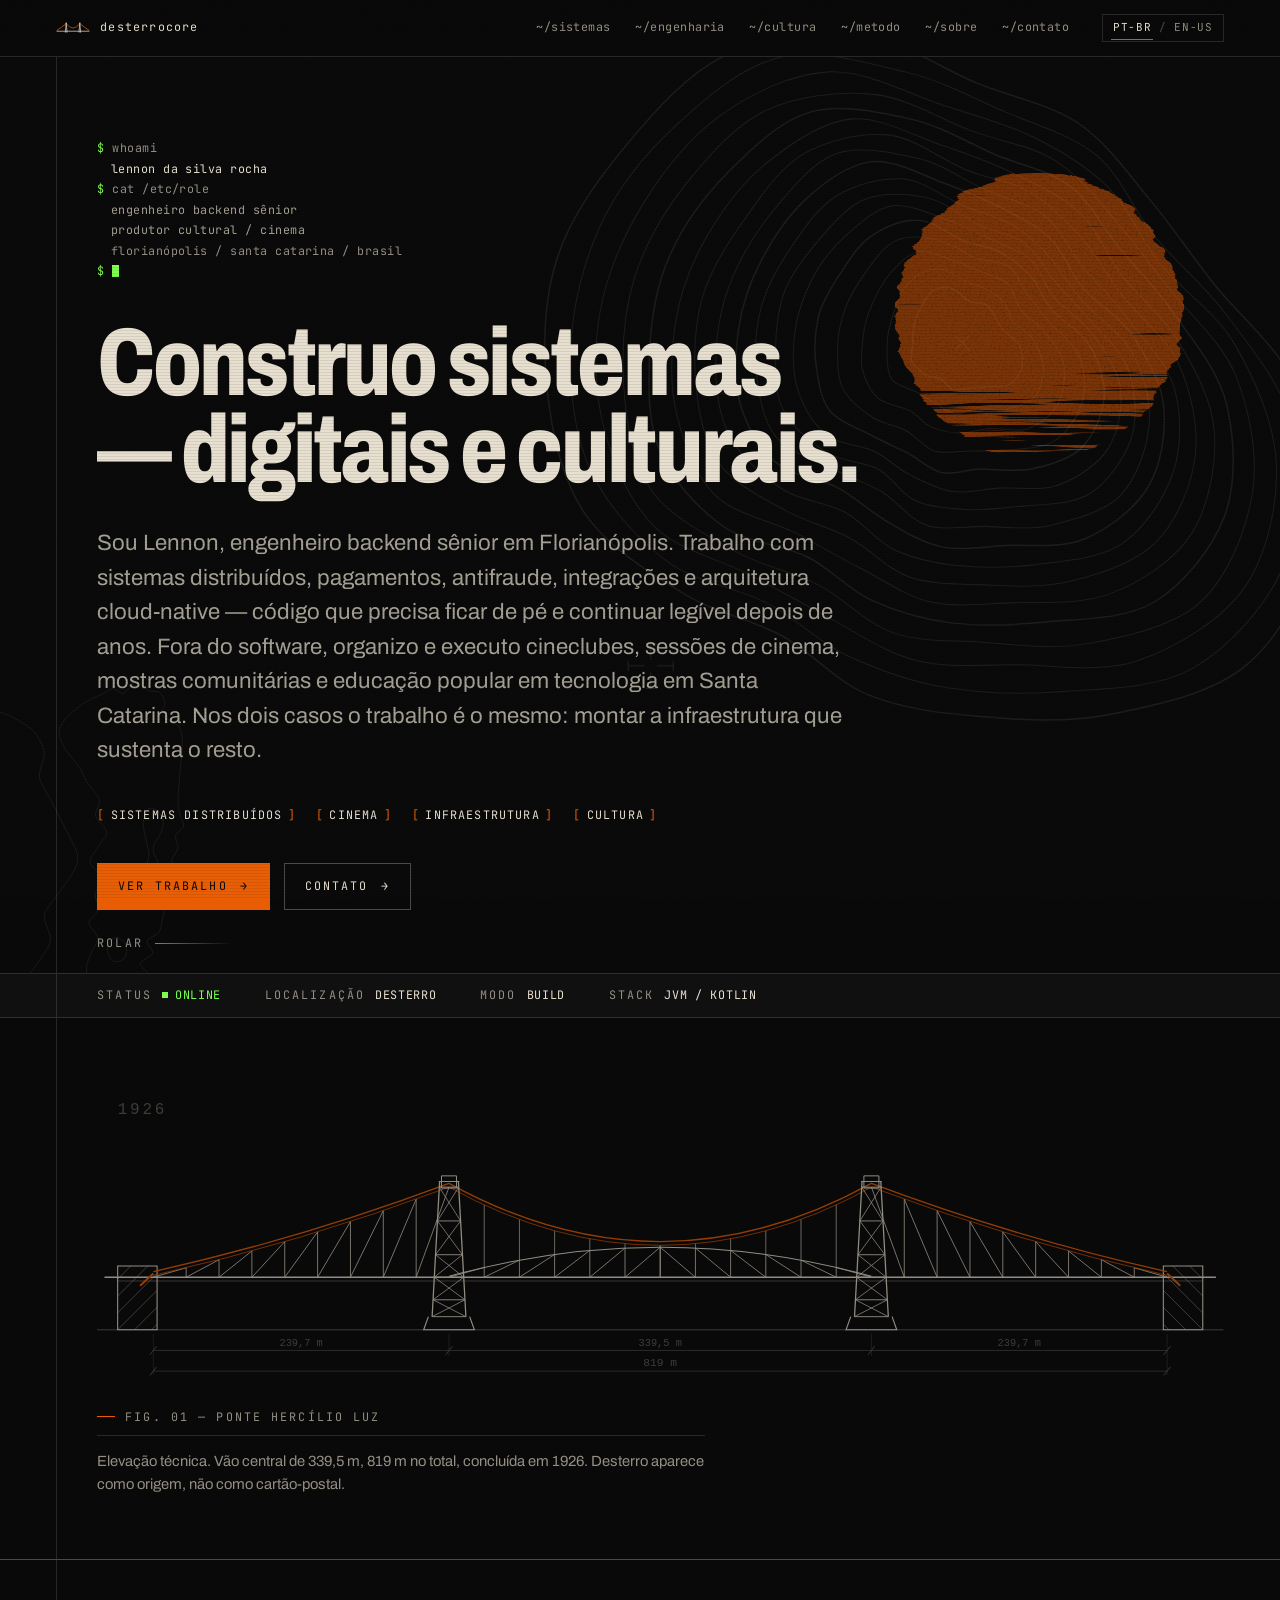
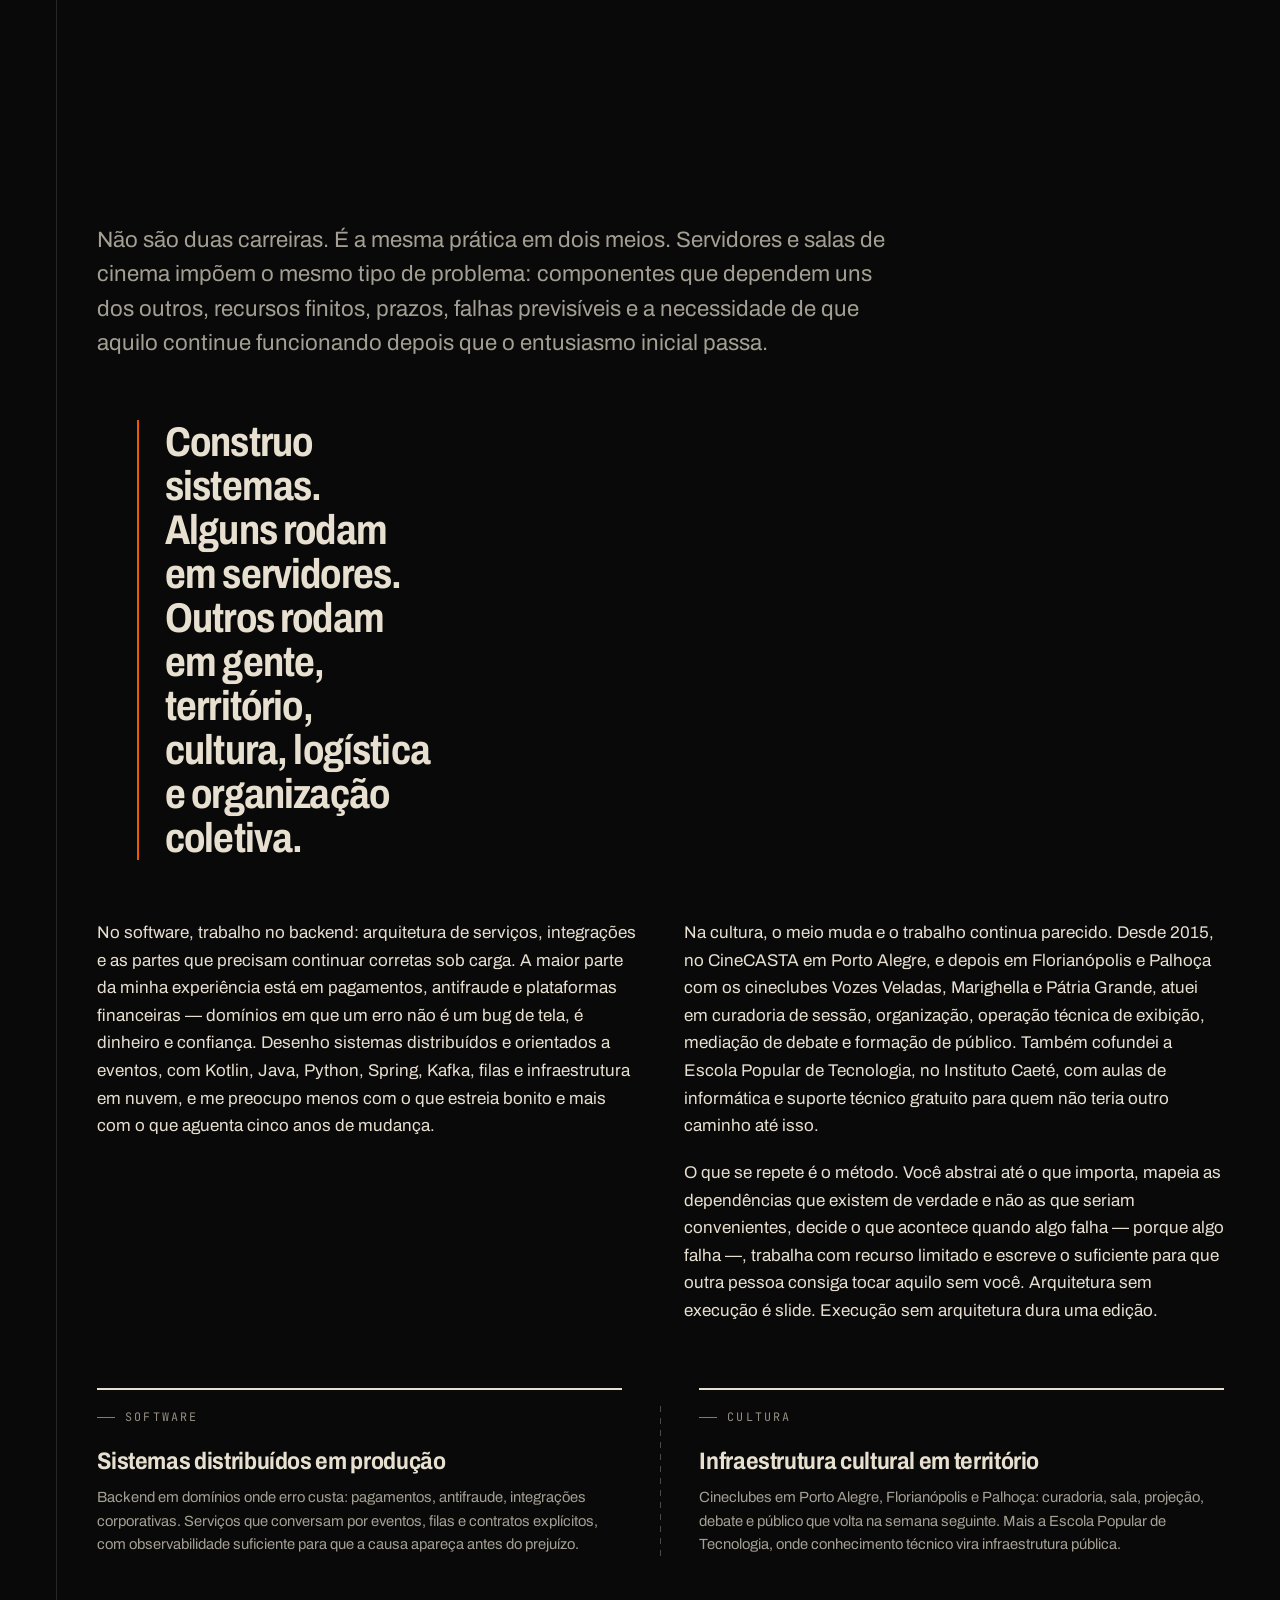
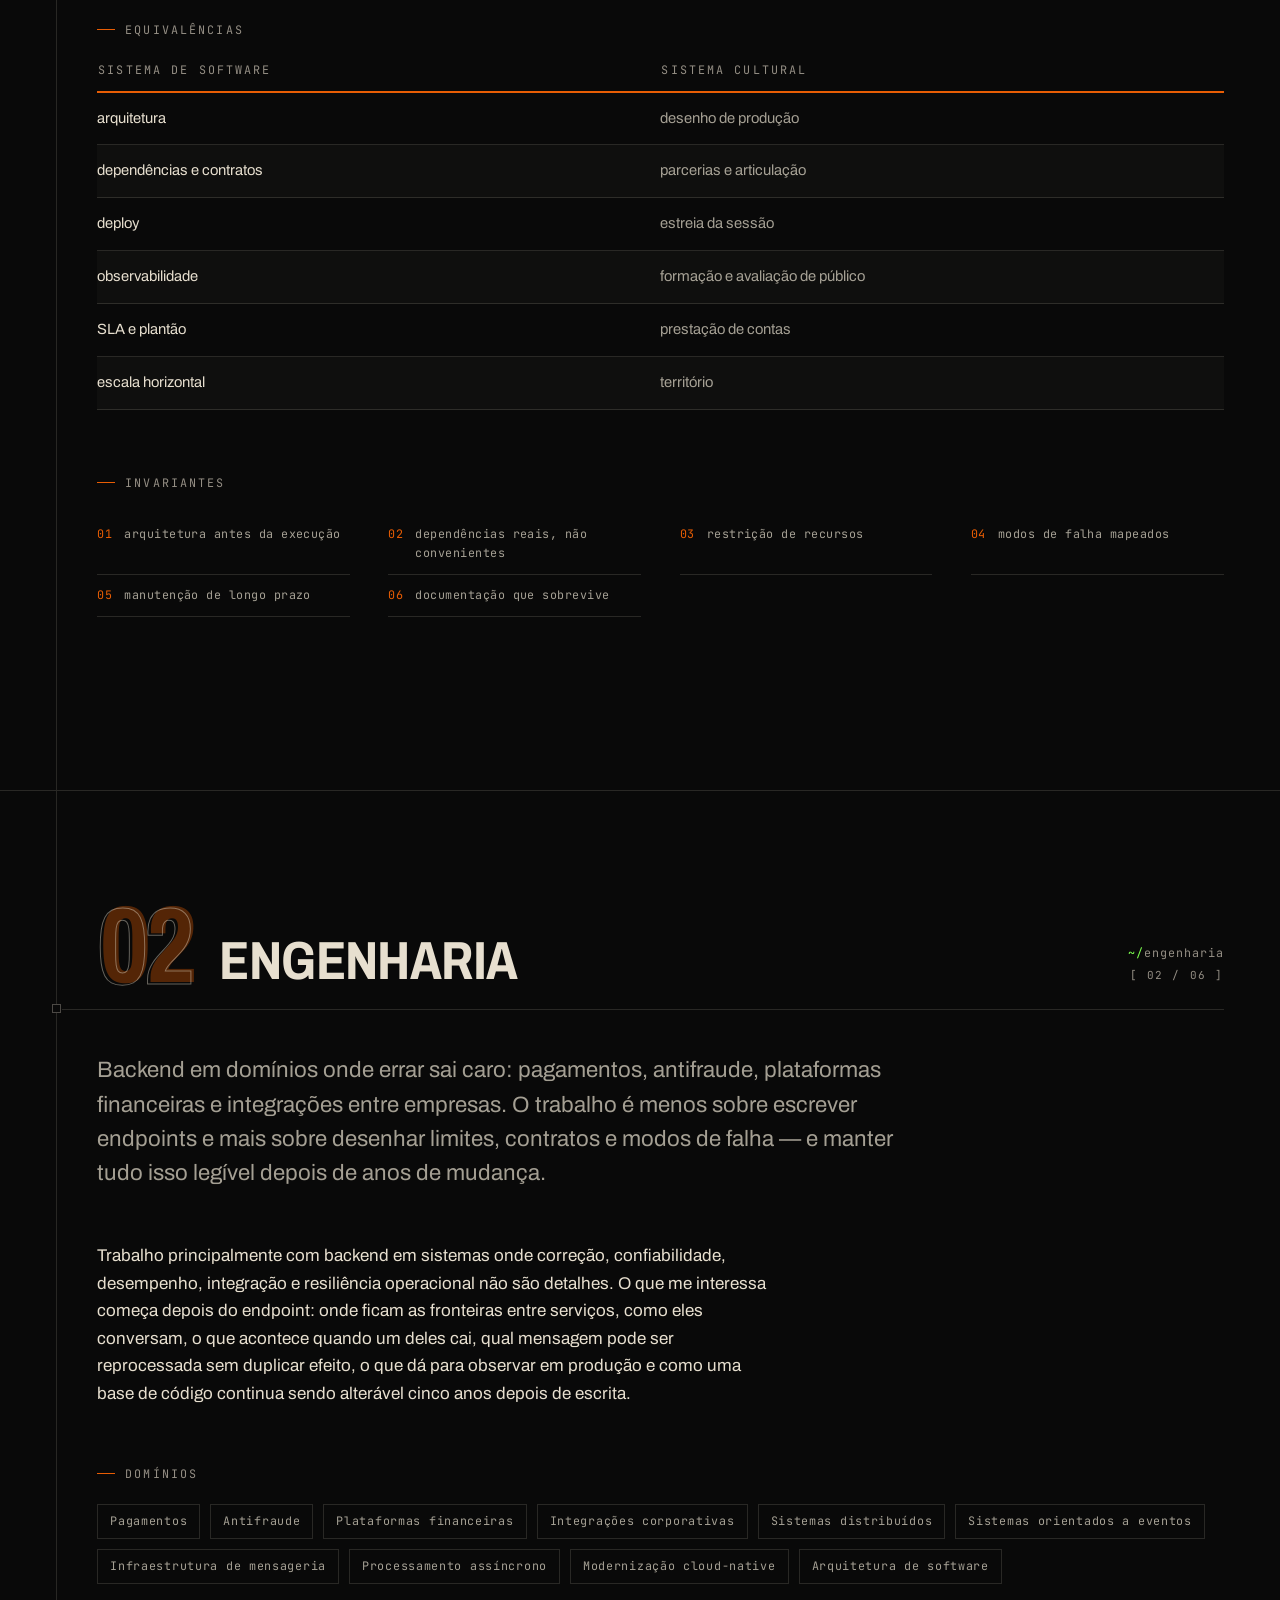
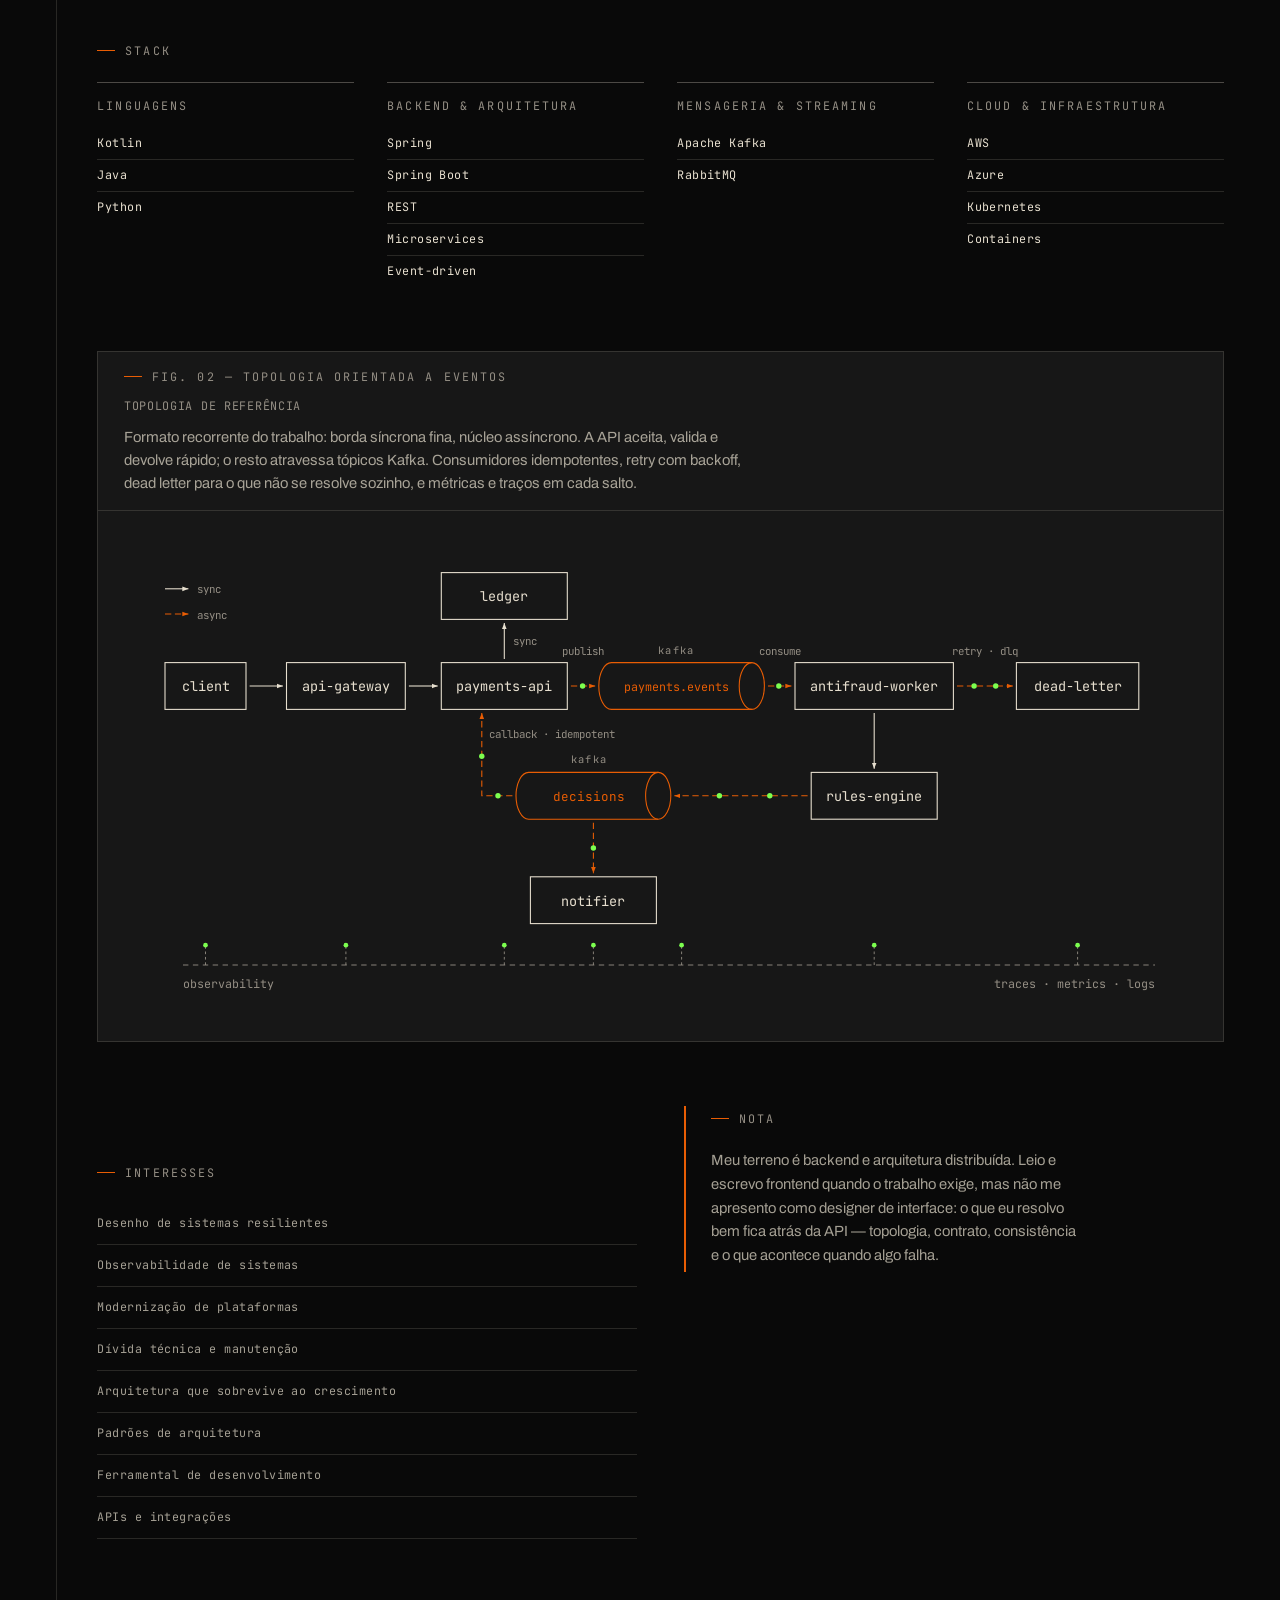
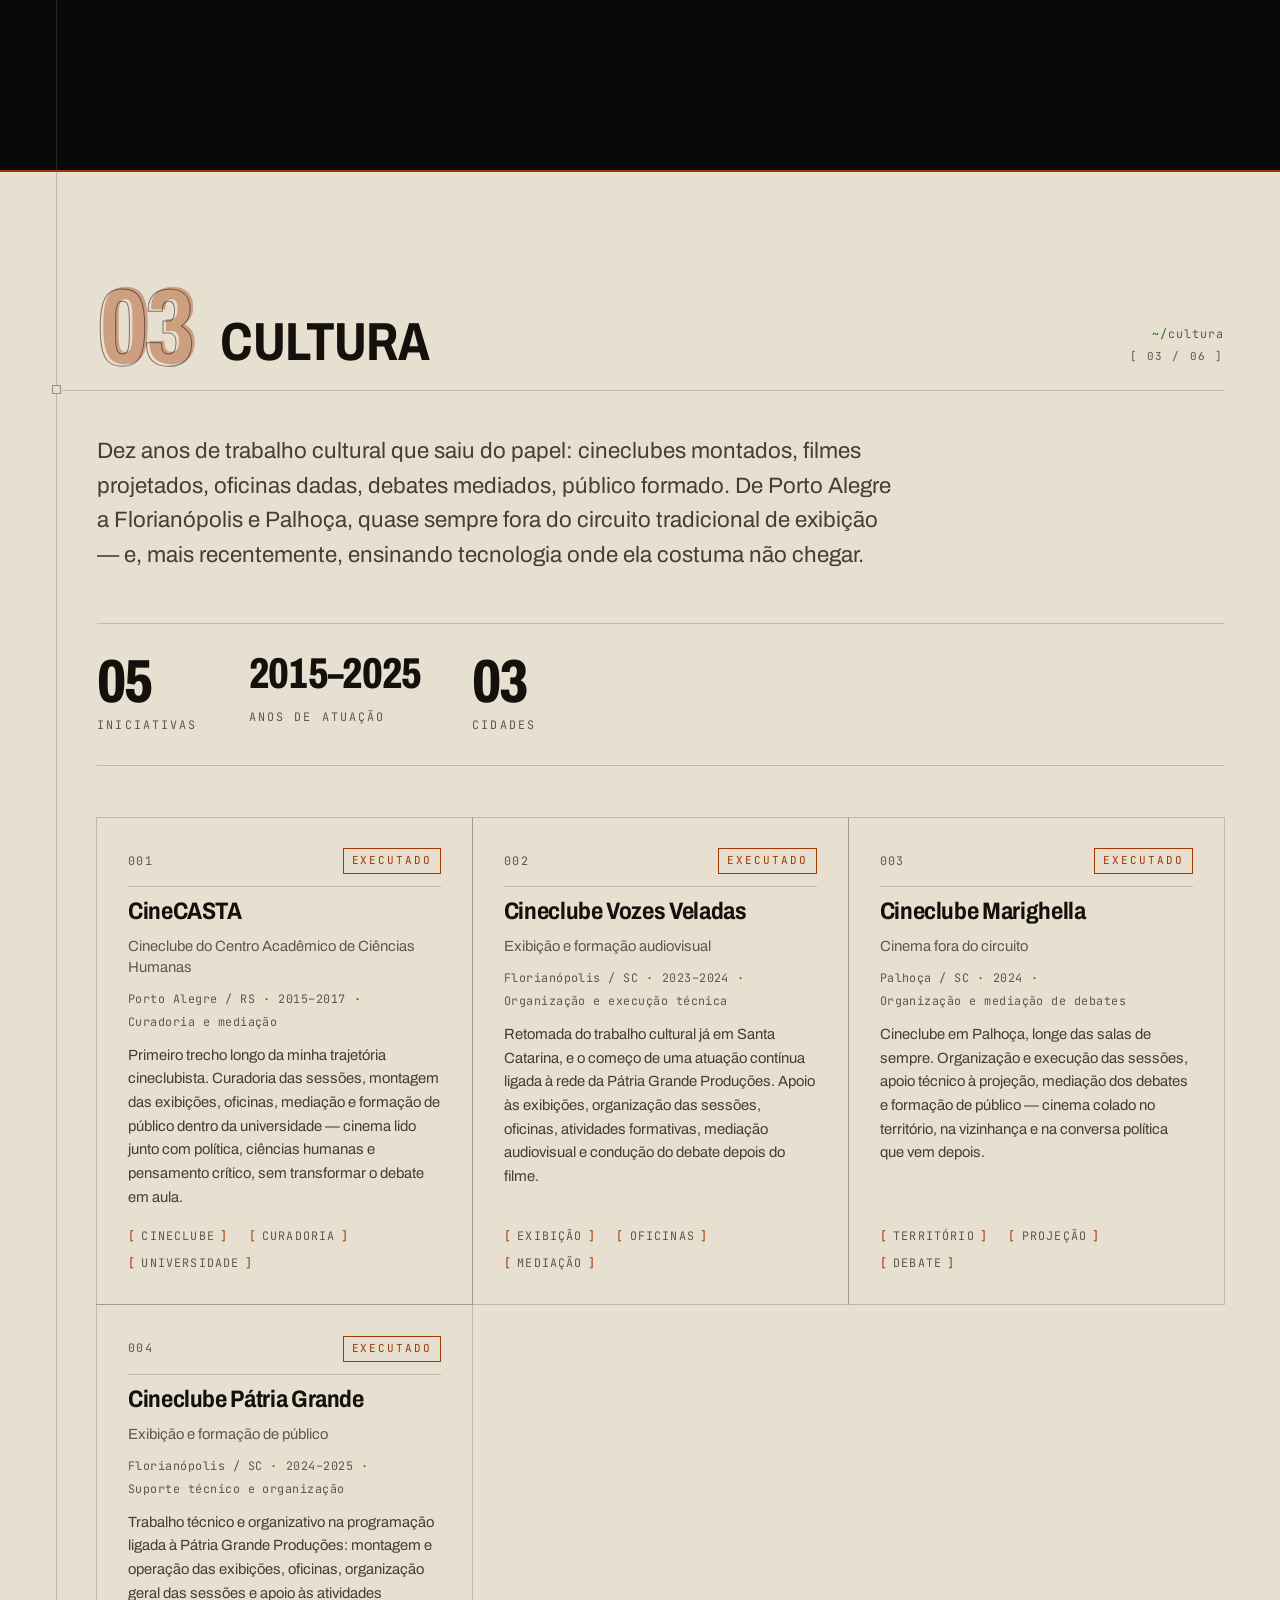
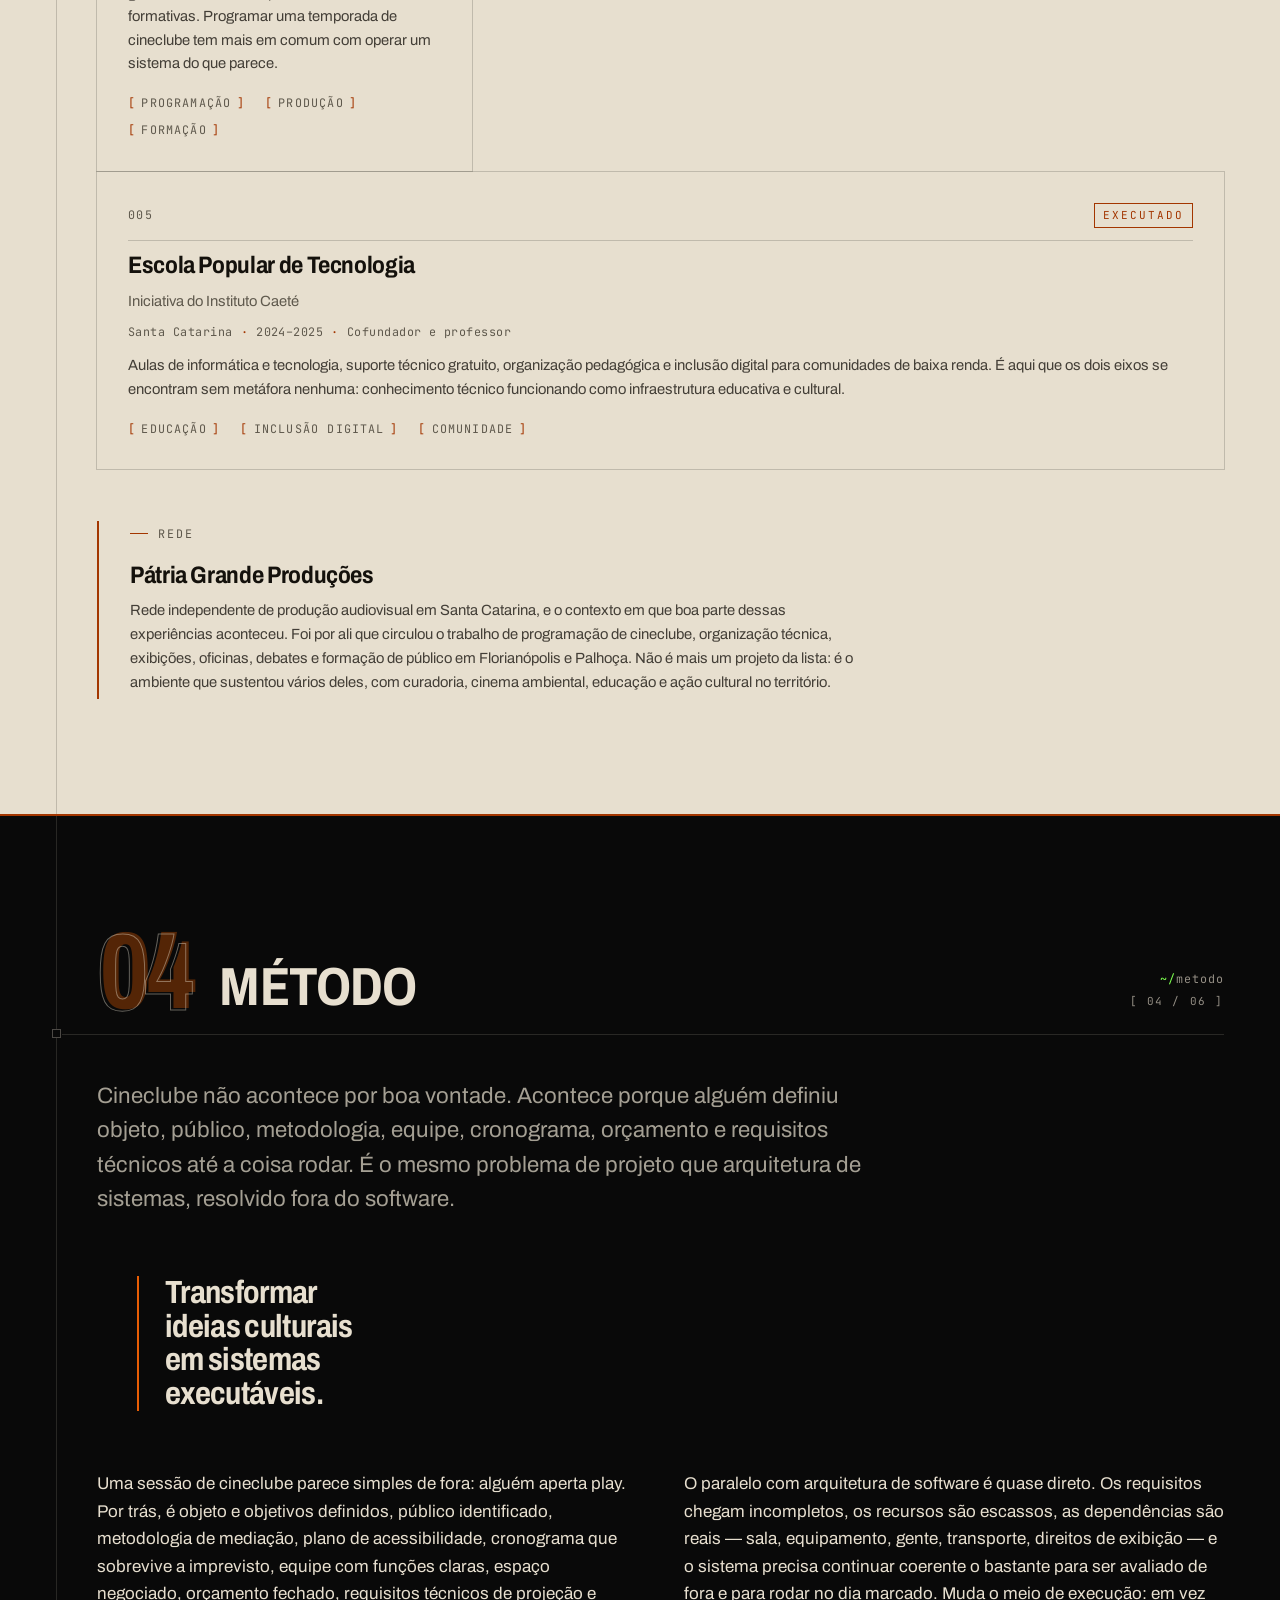
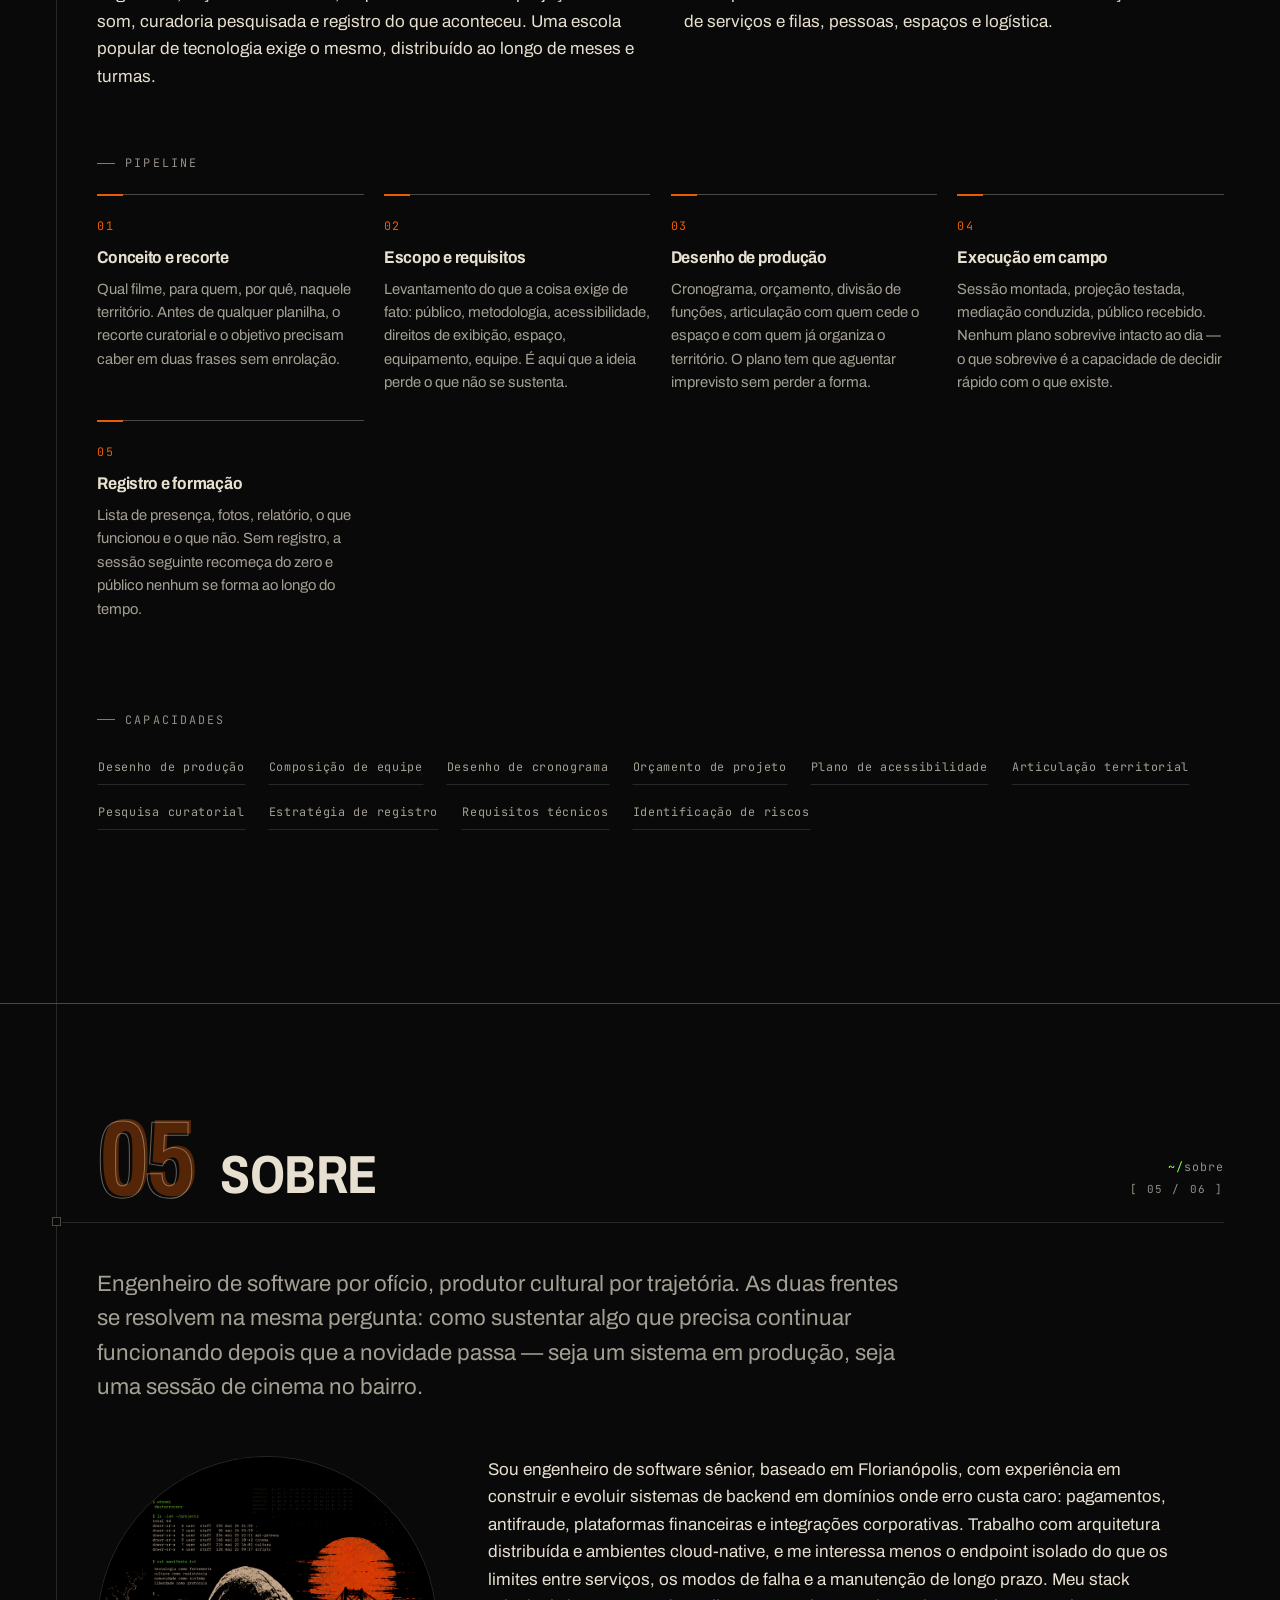
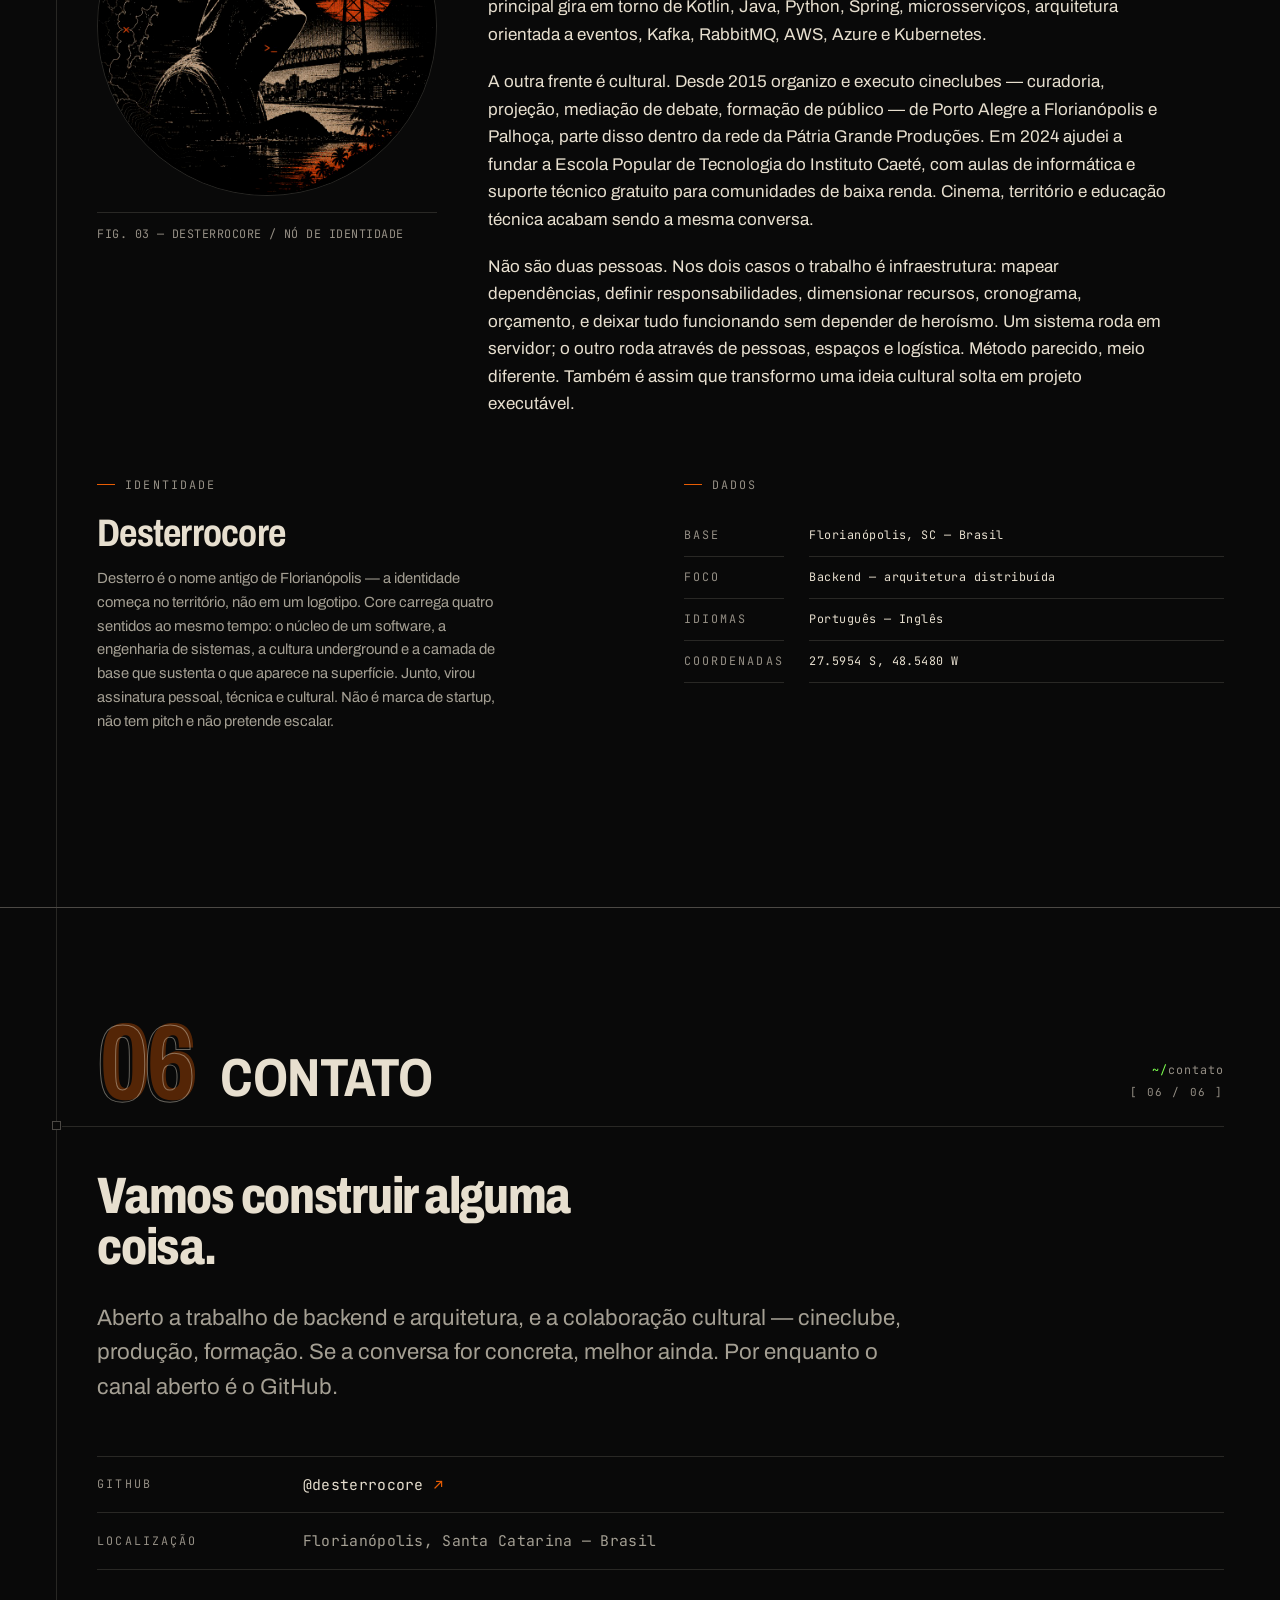
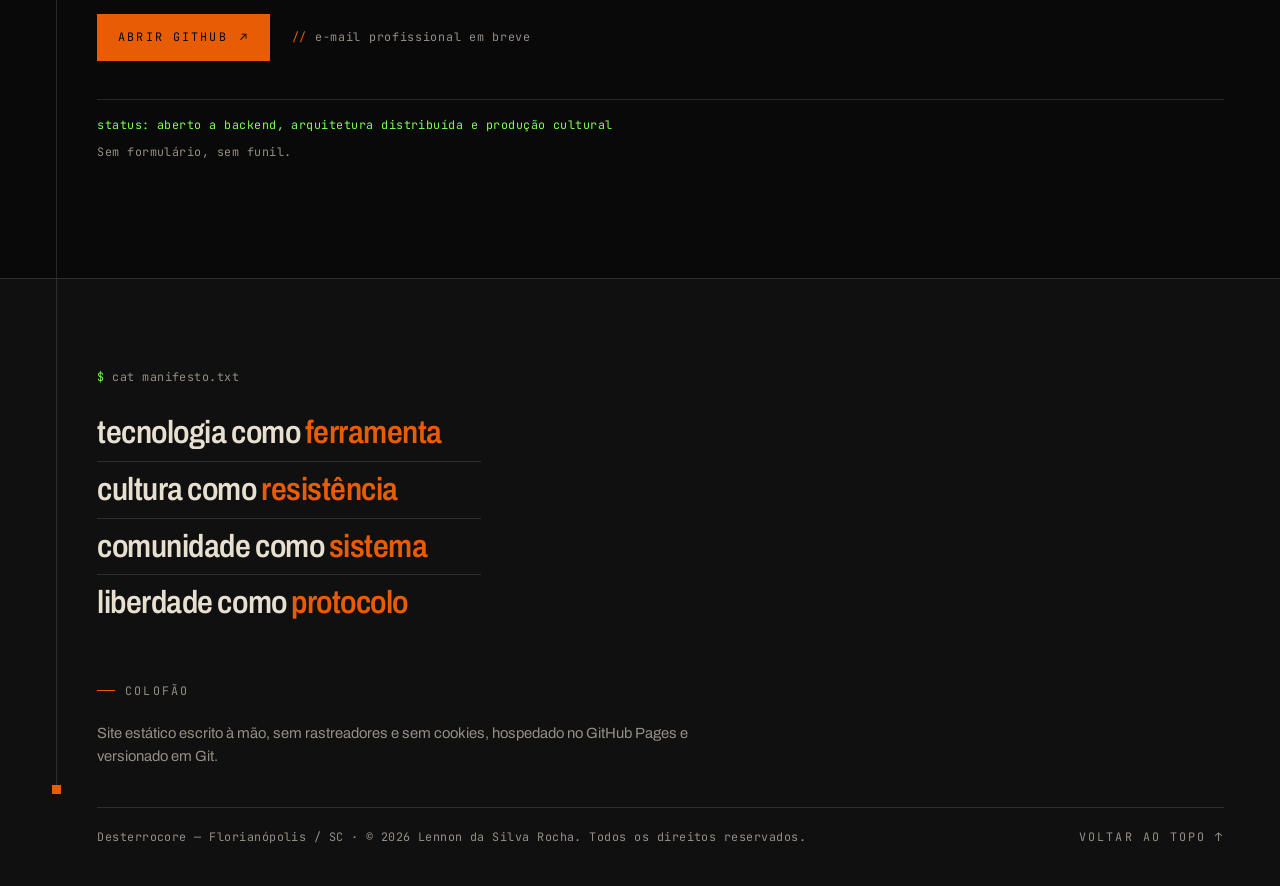
==== index.html @ 42d52fac "Add the bilingual portfolio page with pt-BR as the default" ====
<!doctype html>
<html lang="pt-BR" data-lang="pt">
<head>
<meta charset="utf-8">
<meta name="viewport" content="width=device-width, initial-scale=1">
<title data-i18n="meta.title">Lennon da Silva Rocha — Engenheiro Backend Sênior — Desterrocore</title>

<meta name="description" data-i18n-attr="content:meta.description" content="Engenheiro backend sênior em Florianópolis. Sistemas distribuídos, pagamentos e arquitetura cloud-native, mais produção cultural em cinema e cineclubes.">
<meta name="author" content="Lennon da Silva Rocha">
<meta name="color-scheme" content="dark">
<meta name="theme-color" content="#090909">
<link rel="canonical" href="https://desterrocore.github.io/" data-canonical>
<link rel="alternate" hreflang="pt-BR" href="https://desterrocore.github.io/">
<link rel="alternate" hreflang="en" href="https://desterrocore.github.io/?lang=en">
<link rel="alternate" hreflang="x-default" href="https://desterrocore.github.io/">

<meta property="og:type" content="profile">
<meta property="og:site_name" content="Desterrocore">
<meta property="og:url" content="https://desterrocore.github.io/">
<meta property="og:locale" data-i18n-attr="content:x.meta.ogLocale" content="pt_BR">
<meta property="og:locale:alternate" data-i18n-attr="content:x.meta.ogLocaleAlt" content="en_US">
<meta property="og:title" data-i18n-attr="content:meta.ogTitle" content="Lennon da Silva Rocha — Sistemas digitais e culturais">
<meta property="og:description" data-i18n-attr="content:meta.ogDescription" content="Engenheiro backend sênior em Florianópolis. Sistemas distribuídos, cinema e produção cultural.">
<meta property="og:image" content="https://desterrocore.github.io/assets/img/desterrocore.jpg">
<meta property="og:image:width" content="800">
<meta property="og:image:height" content="800">
<meta property="og:image:alt" data-i18n-attr="content:x.hero.avatarAlt" content="Ilustração circular do Desterrocore: figura encapuzada diante da ponte Hercílio Luz, sol laranja granulado, o litoral de Santa Catarina em linhas topográficas e fragmentos de saída de terminal.">
<meta name="twitter:card" content="summary_large_image">
<meta name="twitter:title" data-i18n-attr="content:meta.ogTitle" content="Lennon da Silva Rocha — Sistemas digitais e culturais">
<meta name="twitter:description" data-i18n-attr="content:meta.ogDescription" content="Engenheiro backend sênior em Florianópolis. Sistemas distribuídos, cinema e produção cultural.">
<meta name="twitter:image" content="https://desterrocore.github.io/assets/img/desterrocore.jpg">

<link rel="icon" href="assets/favicon.svg" type="image/svg+xml">
<link rel="apple-touch-icon" href="assets/img/desterrocore.jpg">
<link rel="manifest" href="site.webmanifest">

<link rel="preload" href="assets/fonts/archivo-latin.woff2" as="font" type="font/woff2" crossorigin>
<link rel="preload" href="assets/fonts/jetbrains-mono-latin.woff2" as="font" type="font/woff2" crossorigin>
<link rel="stylesheet" href="assets/css/desterrocore.css">

<script>document.documentElement.classList.add('js');</script>

<script type="application/ld+json">
{
  "@context": "https://schema.org",
  "@type": "Person",
  "name": "Lennon da Silva Rocha",
  "alternateName": "Desterrocore",
  "jobTitle": "Senior Backend Engineer",
  "url": "https://desterrocore.github.io/",
  "sameAs": ["https://github.com/desterrocore"],
  "image": "https://desterrocore.github.io/assets/img/desterrocore.jpg",
  "knowsLanguage": ["pt-BR", "en"],
  "address": {
    "@type": "PostalAddress",
    "addressLocality": "Florianópolis",
    "addressRegion": "SC",
    "addressCountry": "BR"
  },
  "knowsAbout": [
    "Backend engineering", "Distributed systems", "Event-driven architecture",
    "Payments", "Antifraud", "Kotlin", "Java", "Spring", "Apache Kafka",
    "Kubernetes", "Cultural production", "Cinema", "Cineclubs"
  ]
}
</script>
</head>

<body>
<a class="skip-link" href="#main" data-i18n="skip.link">Pular para o conteúdo</a>
<p class="a11y-status" role="status" aria-live="polite" data-lang-status></p>

<div class="grain" aria-hidden="true"></div>
<div class="scanlines" aria-hidden="true"></div>

<header class="masthead" data-header>
  <div class="masthead__in">
    <a class="brand" href="#top" data-i18n-attr="aria-label:x.nav.brandAria" aria-label="Desterrocore — ir para o início">
      <span class="brand__mark" aria-hidden="true"><svg xmlns="http://www.w3.org/2000/svg" viewBox="0 0 120 48" preserveAspectRatio="xMidYMid meet" aria-hidden="true" focusable="false" fill="none" stroke="currentColor" stroke-linejoin="round"><path d="M3 33Q19.5 22.4 36 9Q60 41 84 9Q100.5 22.4 117 33" stroke-width="2.6" stroke="var(--bridge-mark-chain, currentColor)"/><path d="M2 36H118" stroke-width="2.6"/><path d="M33 41L36 6L39 41M81 41L84 6L87 41" stroke-width="2.6"/></svg></span>
      <span class="brand__name" data-i18n="x.nav.brand">desterrocore</span>
    </a>

    <nav class="nav" id="site-nav" data-i18n-attr="aria-label:nav.aria" aria-label="Navegação principal">
      <ul class="nav__list">
        <li><a href="#sistemas"   data-nav-link data-i18n="nav.systems">~/sistemas</a></li>
        <li><a href="#engenharia" data-nav-link data-i18n="nav.engineering">~/engenharia</a></li>
        <li><a href="#cultura"    data-nav-link data-i18n="nav.culture">~/cultura</a></li>
        <li><a href="#metodo"     data-nav-link data-i18n="nav.method">~/metodo</a></li>
        <li><a href="#sobre"      data-nav-link data-i18n="nav.about">~/sobre</a></li>
        <li><a href="#contato"    data-nav-link data-i18n="nav.contact">~/contato</a></li>
      </ul>
    </nav>

    <div class="masthead__tools">
      <div class="lang js-only" role="group" data-i18n-attr="aria-label:lang.aria" aria-label="Trocar idioma">
        <button type="button" class="lang__btn is-active" data-lang-btn="pt" aria-pressed="true"
                data-i18n-attr="title:lang.ptFull" title="Português do Brasil"><span data-i18n="lang.pt">PT-BR</span></button>
        <span class="lang__sep" aria-hidden="true">/</span>
        <button type="button" class="lang__btn" data-lang-btn="en" aria-pressed="false"
                data-i18n-attr="title:lang.enFull" title="Inglês dos Estados Unidos"><span data-i18n="lang.en">EN-US</span></button>
      </div>

      <button type="button" class="navtoggle" data-nav-toggle aria-expanded="false" aria-controls="site-nav">
        <span class="sr-only" data-navlabel="open" data-i18n="nav.menuOpen">Abrir menu</span>
        <span class="sr-only" data-navlabel="close" data-i18n="nav.menuClose">Fechar menu</span>
        <span class="navtoggle__bars" aria-hidden="true"><i></i><i></i><i></i></span>
      </button>
    </div>
  </div>
</header>

<main id="main" tabindex="-1">

<!-- ===================================================================== -->
<!-- HERO                                                                  -->
<!-- ===================================================================== -->
<section class="hero" id="top" data-ink="2">
  <span class="sentinel" data-header-sentinel aria-hidden="true"></span>

  <div class="hero__bg" aria-hidden="true">
    <div class="hero__contours"><svg xmlns="http://www.w3.org/2000/svg" viewBox="0 0 800 800" preserveAspectRatio="xMidYMid meet" aria-hidden="true" focusable="false" fill="none" stroke="currentColor" stroke-linecap="round" stroke-linejoin="round" opacity="var(--basemap-opacity, 1)"><g id="contours-intermediate" stroke-width="var(--basemap-hairline, .8)"><path d="M721 443c9 37 7 86-8 122s-48 73-81 92s-82 18-119 21s-71 1-102-4s-60-16-86-28s-45-33-72-47s-64-18-90-38s-53-50-67-81s-18-71-17-107s11-76 26-109s40-64 67-89s59-53 93-61s77 5 111 13s62 24 90 36s58 20 80 38s32 47 51 71s43 42 64 70s51 64 60 101z"/><path d="M706 474c2 36-8 82-28 111s-60 53-94 65s-76 4-109 4s-63 3-90-4s-51-24-75-37s-44-24-70-38s-65-22-87-44s-37-57-45-89s-9-69-3-102s21-68 39-97s42-59 69-78s63-37 96-38s69 19 99 29s55 16 80 28s50 27 69 46s27 45 46 68s49 42 66 71s35 69 37 105z"/><path d="M685 500c-5 33-21 74-45 97s-68 32-101 38s-66 1-95-1s-56 0-80-9s-42-30-65-42s-49-16-74-30s-59-31-75-55s-22-60-24-91s0-65 9-95s26-60 46-85s44-53 72-66s65-17 95-14s59 22 86 32s52 13 74 26s38 35 55 54s30 38 48 61s47 47 59 77s20 70 15 103z"/><path d="M631 537c-15 24-46 44-73 54s-61 7-88 8s-50 4-72-1s-42-20-62-30s-36-20-57-31s-54-16-72-34s-28-47-34-72s-5-55-1-81s14-53 28-77s32-48 53-65s48-36 74-39s57 15 81 23s46 16 66 26s41 19 57 34s23 36 37 55s36 35 50 58s31 53 33 82s-5 66-20 90z"/><path d="M599 545c-19 19-51 29-77 35s-52 4-76 3s-46 0-66-7s-34-24-52-34s-38-14-58-25s-47-24-60-43s-18-46-20-71s-1-52 6-76s21-46 36-67s31-46 52-59s52-20 76-18s48 22 70 31s42 10 59 21s33 27 46 42s21 32 35 50s38 35 49 59s18 56 15 82s-16 58-35 77z"/><path d="M568 547c-20 13-52 15-76 18s-46 3-67 1s-41-6-58-14s-28-25-45-34s-41-10-58-22s-37-30-46-50s-11-46-10-69s6-47 15-68s22-42 37-60s33-41 54-49s52-1 74 4s41 20 60 28s38 12 52 23s22 30 34 45s26 27 39 45s35 39 42 62s7 54-1 77s-26 50-46 63z"/><path d="M506 530c-20 5-42 1-60 1s-36 4-51-1s-26-22-40-30s-27-12-43-20s-40-15-51-29s-15-36-17-55s-1-40 4-59s15-37 26-53s24-36 40-46s40-17 59-16s38 17 55 24s32 10 45 18s25 20 35 32s16 24 28 37s32 26 42 44s17 43 15 64s-11 47-25 62s-42 22-62 27z"/><path d="M480 513c-18 2-34 4-50 3s-32-2-45-8s-20-21-33-28s-32-6-46-15s-30-22-38-37s-7-34-7-52s2-38 8-54s18-31 30-45s26-31 42-37s38-5 55-1s32 17 46 24s29 8 40 16s18 23 27 34s19 20 30 33s30 29 36 47s8 42 2 60s-21 39-37 49s-42 9-60 11z"/><path d="M460 497c-16 1-29 5-42 3s-26-9-38-15s-19-15-32-21s-33-6-44-16s-20-26-24-41s-4-32-2-48s8-33 15-47s18-28 30-39s27-25 42-27s35 8 50 13s26 11 38 17s26 10 35 18s11 22 20 33s23 18 33 31s23 31 26 48s-1 40-10 55s-28 27-44 33s-37 2-53 3z"/><path d="M433 464c-11 0-22 3-31 0s-16-13-25-18s-21-6-30-12s-21-15-26-25s-5-24-5-36s3-25 7-36s11-22 18-32s16-23 27-28s27-3 39 0s21 11 31 15s22 2 30 8s11 17 17 25s11 15 19 24s22 19 27 31s6 30 2 42s-13 26-24 33s-29 7-42 8s-23 1-34 1z"/><path d="M425 448c-9 0-17-2-25-5s-12-11-20-15s-21-5-28-11s-12-17-14-26s0-20 1-30s4-19 8-28s9-19 16-27s15-17 25-19s22 5 32 8s17 7 25 10s17 5 23 11s6 16 11 23s15 11 21 19s15 18 17 29s0 25-5 35s-16 18-26 22s-25-1-35 0s-17 4-26 4z"/><path d="M420 431c-6-1-12-7-18-10s-11-7-17-10s-17-5-21-11s-4-16-4-23s0-15 2-22s4-16 7-23s8-16 14-21s15-9 23-9s17 8 24 11s12 4 18 7s12 7 16 12s4 12 8 17s14 9 18 16s9 17 9 25s-2 20-8 26s-17 9-26 11s-17-2-25-1s-14 6-20 5z"/></g><g id="contours-index" stroke-width="var(--basemap-index, 1.4)"><path d="M725 410c15 37 25 88 18 128s-31 88-62 115s-82 37-122 45s-80 5-116 2s-69-7-99-19s-50-38-78-53s-59-20-88-38s-67-41-87-71s-29-71-33-109s-3-81 9-118s38-72 63-102s54-63 89-79s81-20 118-16s71 29 103 42s63 18 89 35s45 45 65 69s35 47 57 75s59 57 74 94z"/><path d="M660 522c-11 29-36 60-62 76s-67 15-97 18s-56 4-82 1s-50-10-72-20s-36-28-58-39s-54-12-76-28s-44-40-55-66s-10-58-9-87s6-60 18-87s31-53 52-74s45-45 72-53s63 0 90 6s51 21 74 31s48 14 67 28s29 37 45 56s33 36 49 59s39 50 46 80s9 70-2 99z"/><path d="M536 542c-21 9-49 5-70 6s-40 5-58 1s-34-14-49-23s-26-20-42-29s-41-10-56-23s-27-34-32-54s-4-43-1-64s10-42 20-61s23-39 39-54s37-31 58-34s47 12 66 19s35 14 51 22s32 16 44 28s16 29 28 43s32 24 44 42s26 41 28 64s-2 51-14 71s-35 37-56 46z"/><path d="M444 480c-13 0-25 6-36 3s-21-13-31-18s-20-9-31-15s-29-12-37-22s-10-26-12-40s-1-30 2-43s11-26 19-38s16-26 28-34s28-15 42-14s28 13 40 18s24 5 34 11s20 14 27 22s9 19 18 29s25 18 33 31s14 31 13 46s-9 34-20 45s-30 16-45 19s-31 0-44 0z"/><path d="M419 410c-4-1-7-8-11-10s-10-1-14-4s-10-7-12-12s1-11 1-16s0-11 1-16s3-10 6-15s6-13 11-16s13-3 18-1s10 9 15 11s10 1 14 3s6 7 8 11s4 7 7 11s11 8 14 13s4 13 3 19s-6 14-11 17s-14 1-20 2s-10 1-15 1s-11 3-15 2z"/></g><g id="contours-marks" stroke-width="var(--basemap-mark, 1.2)"><path d="M421 362l12 12M433 362l-12 12"/><path d="M130 655h14M156 655h14M150 635v14M150 661v14M130 651v8M170 651v8M146 635h8M146 675h8"/></g></svg></div>
    <div class="hero__coast"><svg xmlns="http://www.w3.org/2000/svg" viewBox="0 0 420 700" preserveAspectRatio="xMidYMid meet" aria-hidden="true" focusable="false" fill="none" stroke="currentColor" stroke-width="var(--basemap-hairline, 1.1)" stroke-linecap="round" stroke-linejoin="round" opacity="var(--basemap-opacity, 1)"><path id="coastline-mainland" d="M0 88c8 1 44 5 58 8s29 7 40 12s30 16 38 24s17 26 18 36s-9 28-8 38s10 23 16 34s17 32 24 46s21 38 22 50s-7 24-12 32s-14 19-20 28s-20 24-22 34s11 29 10 40s-13 26-20 36s-18 26-26 34s-15 19-32 26s-74 22-86 26"/><path id="coastline-island" d="M302 44c4-1 20 4 22 7s-7 12-5 15s17 1 21 4s9 13 9 18s-8 12-7 16s8 7 12 10s15 7 18 12s5 14 5 22s-1 23-2 32s-2 24-3 34s-2 26-2 34s3 17 4 22s6 11 5 16s-12 11-13 16s5 15 4 20s-9 13-10 18s3 10 3 16s-4 16-6 24s-4 22-6 30s-4 19-6 26s-2 17-6 22s-18 9-19 14s11 15 9 20s-19 11-20 16s13 13 12 18s-16 14-18 20s4 17 2 24s-10 16-14 22s-10 16-15 22s-14 16-18 22s-8 19-12 20s-13-7-16-12s-6-19-8-26s-5-19-5-26s3-19 4-26s5-19 5-26s-5-19-4-26s5-17 8-24s11-17 10-24s-14-17-14-24s15-15 16-22s-7-17-6-24s13-17 12-24s-19-20-20-28s10-19 14-26s14-15 13-22s-16-19-18-26s8-19 6-26s-13-19-18-26s-9-18-14-26s-18-22-23-30s-11-22-10-30s9-18 15-24s17-15 24-20s21-11 28-14s15-10 20-10s12 9 16 8s11-10 14-14s3-13 7-14zM322 258c3-2 13 1 16 4s7 11 8 16s-2 15-4 20s-7 10-9 14s-4 11-3 16s5 11 7 16s5 11 4 16s-5 15-8 16s-9-2-11-6s-2-15-2-20s3-13 3-18s-2-11-3-16s-3-13-4-18s-3-14-2-20s5-18 8-20zM272 466c3 1 10 5 12 8s3 10 3 14s-3 12-6 14s-10 4-13 3s-8-6-10-10s-2-11-1-15s4-9 6-11s6-4 9-3z"/></svg></div>
    <div class="hero__sun"><svg xmlns="http://www.w3.org/2000/svg" viewBox="0 0 400 400" preserveAspectRatio="xMidYMid meet" aria-hidden="true" focusable="false">
  <defs>
    <linearGradient id="sun-fade" x1="0" y1="0" x2="0" y2="1">
      <stop offset="0" stop-color="#fff"/>
      <stop offset=".60" stop-color="#fff"/>
      <stop offset=".95" stop-color="#000"/>
    </linearGradient>
    <filter id="sun-streaks" filterUnits="userSpaceOnUse" x="0" y="0" width="400" height="400" color-interpolation-filters="sRGB">
      <feTurbulence type="fractalNoise" baseFrequency="0.005 0.22" numOctaves="3" seed="9" result="sun-streak-noise"/>
      <feColorMatrix in="sun-streak-noise" type="matrix" values="1 0 0 0 0  1 0 0 0 0  1 0 0 0 0  0 0 0 0 1" result="sun-streak-mono"/>
      <feComposite in="SourceGraphic" in2="sun-streak-mono" operator="arithmetic" k1="0" k2="1" k3="1.4" k4="-0.72" result="sun-streak-mix"/>
      <feComponentTransfer in="sun-streak-mix" result="sun-streak-hard">
        <feFuncR type="linear" slope="12" intercept="-5.5"/>
        <feFuncG type="linear" slope="12" intercept="-5.5"/>
        <feFuncB type="linear" slope="12" intercept="-5.5"/>
      </feComponentTransfer>
      <feTurbulence type="fractalNoise" baseFrequency="0.45" numOctaves="4" seed="4" result="sun-grain-noise"/>
      <feColorMatrix in="sun-grain-noise" type="matrix" values="0.6 0 0 0 0.7  0.6 0 0 0 0.7  0.6 0 0 0 0.7  0 0 0 0 1" result="sun-grain-mono"/>
      <feComposite in="sun-streak-hard" in2="sun-grain-mono" operator="arithmetic" k1="1" k2="0" k3="0" k4="0"/>
    </filter>
    <filter id="sun-register" filterUnits="userSpaceOnUse" x="20" y="20" width="360" height="360" color-interpolation-filters="sRGB">
      <feTurbulence type="fractalNoise" baseFrequency="0.004 0.09" numOctaves="2" seed="17" result="sun-register-noise"/>
      <feDisplacementMap in="SourceGraphic" in2="sun-register-noise" scale="14" xChannelSelector="R" yChannelSelector="G"/>
    </filter>
    <mask id="sun-mask" maskUnits="userSpaceOnUse" x="0" y="0" width="400" height="400">
      <rect x="0" y="0" width="400" height="400" fill="url(#sun-fade)" filter="url(#sun-streaks)"/>
    </mask>
  </defs>
  <g mask="url(#sun-mask)">
    <circle cx="200" cy="196" r="150" fill="var(--sun-ink, currentColor)" filter="url(#sun-register)"/>
  </g>
</svg></div>
  </div>

  <div class="wrap rail hero__in">
    <div class="hero__term mono" data-reveal>
      <p class="term__line"><span class="term__prompt" aria-hidden="true">$</span> <span data-i18n="hero.cmdWhoami">whoami</span></p>
      <p class="term__out term__out--name" data-i18n="hero.whoamiOut">lennon da silva rocha</p>
      <p class="term__line"><span class="term__prompt" aria-hidden="true">$</span> <span data-i18n="hero.cmdRole">cat /etc/role</span></p>
      <p class="term__out" data-i18n="hero.role1">engenheiro backend sênior</p>
      <p class="term__out" data-i18n="hero.role2">produtor cultural / cinema</p>
      <p class="term__out term__out--dim" data-i18n="hero.location">florianópolis / santa catarina / brasil</p>
      <p class="term__line term__line--cursor" aria-hidden="true"><span class="term__prompt">$</span> <span class="cursor"></span></p>
    </div>

    <h1 class="hero__headline" data-reveal data-i18n="hero.headline">Construo sistemas — digitais e culturais.</h1>

    <p class="hero__lede" data-reveal data-i18n="hero.lede">Sou Lennon, engenheiro backend sênior em Florianópolis. Trabalho com sistemas distribuídos, pagamentos, antifraude, integrações e arquitetura cloud-native — código que precisa ficar de pé e continuar legível depois de anos. Fora do software, organizo e executo cineclubes, sessões de cinema, mostras comunitárias e educação popular em tecnologia em Santa Catarina. Nos dois casos o trabalho é o mesmo: montar a infraestrutura que sustenta o resto.</p>

    <ul class="tags hero__tags" data-reveal>
      <li class="tag" data-i18n="hero.tag1">SISTEMAS DISTRIBUÍDOS</li>
      <li class="tag" data-i18n="hero.tag2">CINEMA</li>
      <li class="tag" data-i18n="hero.tag3">INFRAESTRUTURA</li>
      <li class="tag" data-i18n="hero.tag4">CULTURA</li>
    </ul>

    <div class="hero__actions" data-reveal>
      <a class="btn btn--primary" href="#cultura"><span data-i18n="hero.ctaWork">VER TRABALHO</span><span class="btn__arrow" aria-hidden="true">&#8594;</span></a>
      <a class="btn" href="#contato"><span data-i18n="hero.ctaContact">CONTATO</span><span class="btn__arrow" aria-hidden="true">&#8594;</span></a>
    </div>
  </div>

  <div class="wrap hero__foot" aria-hidden="true">
    <p class="hero__scroll mono"><span data-i18n="hero.scroll">ROLAR</span> <span class="hero__scrollrule"></span></p>
  </div>
</section>

<!-- ===================================================================== -->
<!-- STATUS STRIP                                                          -->
<!-- ===================================================================== -->
<div class="statusbar mono">
  <div class="wrap rail statusbar__in">
    <p class="statusbar__cell"><span class="statusbar__k" data-i18n="status.statusLabel">STATUS</span><span class="statusbar__v statusbar__v--on"><span class="statusbar__dot" aria-hidden="true"></span><span data-i18n="status.statusValue">ONLINE</span></span></p>
    <p class="statusbar__cell"><span class="statusbar__k" data-i18n="status.locationLabel">LOCALIZAÇÃO</span><span class="statusbar__v" data-i18n="status.locationValue">DESTERRO</span></p>
    <p class="statusbar__cell"><span class="statusbar__k" data-i18n="status.modeLabel">MODO</span><span class="statusbar__v" data-i18n="status.modeValue">BUILD</span></p>
    <p class="statusbar__cell"><span class="statusbar__k" data-i18n="status.stackLabel">STACK</span><span class="statusbar__v" data-i18n="status.stackValue">JVM / KOTLIN</span></p>
  </div>
</div>

<figure class="plate">
  <div class="wrap rail plate__in">
    <div class="plate__canvas" role="img"
         data-i18n-attr="aria-label:x.plate.alt" aria-label="Desenho técnico em elevação da Ponte Hercílio Luz: duas torres treliçadas, as correntes de barras de olhal passando sobre elas, pendurais verticais até o tabuleiro e os vãos laterais em treliça, com linhas de cota indicando 339,5 m de vão central e 819 m de comprimento total.">
      <svg aria-hidden="true" focusable="false" xmlns="http://www.w3.org/2000/svg" viewBox="0 0 1200 320" preserveAspectRatio="xMidYMid meet" fill="none" stroke="currentColor" stroke-width="1"><defs><g id="bridge-elevation-tower"><path d="M-18 250L-10 106M18 250L10 106" stroke-width="1.35"/><path d="M-10.3 112H10.3M-12.3 148H12.3M-14.3 184H14.3M-15.7 208H15.7M-17 232H17M-18 250H18" stroke-width=".95"/><path d="M-10.3 112L12.3 148M10.3 112L-12.3 148M-12.3 148L14.3 184M12.3 148L-14.3 184M-14.3 184L15.7 208M14.3 184L-15.7 208M-15.7 208L17 232M15.7 208L-17 232M-17 232L18 250M17 232L-18 250" stroke-width=".8"/><path d="M-11 106H11M-8 100H8V113H-8Z" stroke-width="1.05"/><path d="M-22 250L-27 264H27L22 250" stroke-width="1.2"/></g><g id="bridge-elevation-side"><path d="M22 196H64V264H22Z" stroke-width="1.15"/><path d="M22 210L36 196M22 228L54 196M22 246L64 204M22 264L64 222M40 264L64 240M58 264L64 258" stroke-width=".7" opacity=".6"/><path d="M95 197.9V208M130 189.3V208M165 180V208M200 170.1V208M235 159.7V208M270 148.7V208M305 137V208M340 124.8V208" stroke-width=".85"/><path d="M60 208L95 197.9M95 208L130 189.3M130 208L165 180M165 208L200 170.1M200 208L235 159.7M235 208L270 148.7M270 208L305 137M305 208L340 124.8M340 208L375 112" stroke-width=".85"/></g><g id="bridge-elevation-half"><path d="M412.5 130.9V197.5M450 146.4V189.8M487.5 158.5V183.8M525 167.1V179.4M562.5 172.3V176.9M600 174V176" stroke-width=".75"/><path d="M412.5 197.5V208M450 189.8V208M487.5 183.8V208M525 179.4V208M562.5 176.9V208M600 176V208" stroke-width=".85"/><path d="M375 208L412.5 197.5M412.5 208L450 189.8M450 208L487.5 183.8M487.5 208L525 179.4M525 208L562.5 176.9M562.5 208L600 176" stroke-width=".85"/></g></defs><path d="M0 264H1200" stroke-width=".9" opacity=".45"/><use href="#bridge-elevation-side"/><use href="#bridge-elevation-side" transform="translate(1200 0) scale(-1 1)"/><use href="#bridge-elevation-half"/><use href="#bridge-elevation-half" transform="translate(1200 0) scale(-1 1)"/><path d="M375 207Q600 145 825 207" stroke-width="1.1"/><path d="M22 212H1178" stroke-width=".6" opacity=".6"/><path d="M8 208H1192" stroke-width="1.5"/><g stroke="var(--bridge-chain, currentColor)"><path d="M60 202Q217.5 167 375 108Q600 232 825 108Q982.5 167 1140 202" stroke-width="1.45"/><path d="M60 206Q217.5 171 375 112Q600 236 825 112Q982.5 171 1140 206" stroke-width=".8"/><path d="M60 204L46 217M1140 204L1154 217" stroke-width="2.2"/></g><use href="#bridge-elevation-tower" transform="translate(375 0)"/><use href="#bridge-elevation-tower" transform="translate(825 0)"/><g stroke="var(--bridge-dim, currentColor)" fill="var(--bridge-dim, currentColor)" opacity=".62"><path d="M60 268V312M375 268V292M825 268V292M1140 268V312" stroke-width=".55" opacity=".75"/><path d="M60 286H1140M60 308H1140" stroke-width=".7"/><path d="M56.5 290.5L63.5 281.5M371.5 290.5L378.5 281.5M821.5 290.5L828.5 281.5M1136.5 290.5L1143.5 281.5M56.5 312.5L63.5 303.5M1136.5 312.5L1143.5 303.5" stroke-width="1"/><g stroke="none" font-family="ui-monospace, monospace"><text x="217.5" y="281" font-size="11" text-anchor="middle" data-i18n="x.plate.dimSide">239,7 m</text><text x="600" y="281" font-size="11" text-anchor="middle" data-i18n="x.plate.dimMain">339,5 m</text><text x="982.5" y="281" font-size="11" text-anchor="middle" data-i18n="x.plate.dimSide2">239,7 m</text><text x="600" y="303" font-size="12" text-anchor="middle" data-i18n="x.plate.dimTotal">819 m</text><text x="22" y="34" font-size="17" letter-spacing="3">1926</text></g></g></svg>
    </div>
  </div>
  <figcaption class="wrap rail plate__cap">
    <span class="label mono" data-i18n="x.plate.label">FIG. 01 — PONTE HERCÍLIO LUZ</span>
    <span class="plate__text" data-i18n="x.plate.caption">Elevação técnica. Vão central de 339,5 m, 819 m no total, concluída em 1926. Desterro aparece como origem, não como cartão-postal.</span>
  </figcaption>
</figure>

<!-- ===================================================================== -->
<!-- 01 / SISTEMAS                                                         -->
<!-- ===================================================================== -->
<section class="sec sec--systems" data-ink="1" id="sistemas" aria-labelledby="sistemas-title">
  <div class="wrap rail">
    <header class="sechead" data-reveal>
      <span class="sechead__num" aria-hidden="true" data-i18n="sec.systems.num">01</span>
      <h2 class="sechead__title" id="sistemas-title" data-i18n="sec.systems.title">SISTEMAS</h2>
      <span class="sechead__meta mono">
        <span class="sechead__path" data-i18n="sec.systems.path">~/sistemas</span>
        <span class="sechead__index" aria-hidden="true">[ 01 / 06 ]</span>
      </span>
    </header>

    <p class="sec__lede" data-reveal data-i18n="sec.systems.lede">Não são duas carreiras. É a mesma prática em dois meios. Servidores e salas de cinema impõem o mesmo tipo de problema: componentes que dependem uns dos outros, recursos finitos, prazos, falhas previsíveis e a necessidade de que aquilo continue funcionando depois que o entusiasmo inicial passa.</p>

    <blockquote class="pull" data-reveal>
      <p data-i18n="systems.quote">Construo sistemas. Alguns rodam em servidores. Outros rodam em gente, território, cultura, logística e organização coletiva.</p>
    </blockquote>

    <div class="prose prose--two" data-reveal>
      <p data-i18n="systems.p1">No software, trabalho no backend: arquitetura de serviços, integrações e as partes que precisam continuar corretas sob carga. A maior parte da minha experiência está em pagamentos, antifraude e plataformas financeiras — domínios em que um erro não é um bug de tela, é dinheiro e confiança. Desenho sistemas distribuídos e orientados a eventos, com Kotlin, Java, Python, Spring, Kafka, filas e infraestrutura em nuvem, e me preocupo menos com o que estreia bonito e mais com o que aguenta cinco anos de mudança.</p>
      <p data-i18n="systems.p2">Na cultura, o meio muda e o trabalho continua parecido. Desde 2015, no CineCASTA em Porto Alegre, e depois em Florianópolis e Palhoça com os cineclubes Vozes Veladas, Marighella e Pátria Grande, atuei em curadoria de sessão, organização, operação técnica de exibição, mediação de debate e formação de público. Também cofundei a Escola Popular de Tecnologia, no Instituto Caeté, com aulas de informática e suporte técnico gratuito para quem não teria outro caminho até isso.</p>
      <p data-i18n="systems.p3">O que se repete é o método. Você abstrai até o que importa, mapeia as dependências que existem de verdade e não as que seriam convenientes, decide o que acontece quando algo falha — porque algo falha —, trabalha com recurso limitado e escreve o suficiente para que outra pessoa consiga tocar aquilo sem você. Arquitetura sem execução é slide. Execução sem arquitetura dura uma edição.</p>
    </div>

    <div class="duo" data-reveal>
      <article class="duo__col">
        <p class="label mono" data-i18n="systems.colA.label">SOFTWARE</p>
        <h3 class="duo__title" data-i18n="systems.colA.title">Sistemas distribuídos em produção</h3>
        <p class="duo__body" data-i18n="systems.colA.body">Backend em domínios onde erro custa: pagamentos, antifraude, integrações corporativas. Serviços que conversam por eventos, filas e contratos explícitos, com observabilidade suficiente para que a causa apareça antes do prejuízo.</p>
      </article>
      <div class="duo__bus" aria-hidden="true"><span></span></div>
      <article class="duo__col">
        <p class="label mono" data-i18n="systems.colB.label">CULTURA</p>
        <h3 class="duo__title" data-i18n="systems.colB.title">Infraestrutura cultural em território</h3>
        <p class="duo__body" data-i18n="systems.colB.body">Cineclubes em Porto Alegre, Florianópolis e Palhoça: curadoria, sala, projeção, debate e público que volta na semana seguinte. Mais a Escola Popular de Tecnologia, onde conhecimento técnico vira infraestrutura pública.</p>
      </article>
    </div>

    <div class="equiv" data-reveal>
      <p class="label mono" data-i18n="systems.eq.label">EQUIVALÊNCIAS</p>
      <table class="etable">
        <caption class="sr-only" data-i18n="systems.eq.caption">Equivalências entre sistema de software e sistema cultural</caption>
        <thead>
          <tr>
            <th scope="col" class="mono" data-i18n="systems.eq.colA">SISTEMA DE SOFTWARE</th>
            <th scope="col" class="mono" data-i18n="systems.eq.colB">SISTEMA CULTURAL</th>
          </tr>
        </thead>
        <tbody>
          <tr><td data-i18n="systems.eq.r1a">arquitetura</td><td data-i18n="systems.eq.r1b">desenho de produção</td></tr>
          <tr><td data-i18n="systems.eq.r2a">dependências e contratos</td><td data-i18n="systems.eq.r2b">parcerias e articulação</td></tr>
          <tr><td data-i18n="systems.eq.r3a">deploy</td><td data-i18n="systems.eq.r3b">estreia da sessão</td></tr>
          <tr><td data-i18n="systems.eq.r4a">observabilidade</td><td data-i18n="systems.eq.r4b">formação e avaliação de público</td></tr>
          <tr><td data-i18n="systems.eq.r5a">SLA e plantão</td><td data-i18n="systems.eq.r5b">prestação de contas</td></tr>
          <tr><td data-i18n="systems.eq.r6a">escala horizontal</td><td data-i18n="systems.eq.r6b">território</td></tr>
        </tbody>
      </table>
    </div>

    <div class="invariants" data-reveal>
      <p class="label mono" data-i18n="systems.shared.label">INVARIANTES</p>
      <ul class="invariants__list mono">
        <li data-i18n="systems.shared.1">arquitetura antes da execução</li>
        <li data-i18n="systems.shared.2">dependências reais, não convenientes</li>
        <li data-i18n="systems.shared.3">restrição de recursos</li>
        <li data-i18n="systems.shared.4">modos de falha mapeados</li>
        <li data-i18n="systems.shared.5">manutenção de longo prazo</li>
        <li data-i18n="systems.shared.6">documentação que sobrevive</li>
      </ul>
    </div>
  </div>
</section>

<!-- ===================================================================== -->
<!-- 02 / ENGENHARIA                                                       -->
<!-- ===================================================================== -->
<section class="sec sec--eng" data-ink="0" id="engenharia" aria-labelledby="engenharia-title">
  <div class="wrap rail">
    <header class="sechead" data-reveal>
      <span class="sechead__num" aria-hidden="true" data-i18n="sec.eng.num">02</span>
      <h2 class="sechead__title" id="engenharia-title" data-i18n="sec.eng.title">ENGENHARIA</h2>
      <span class="sechead__meta mono">
        <span class="sechead__path" data-i18n="sec.eng.path">~/engenharia</span>
        <span class="sechead__index" aria-hidden="true">[ 02 / 06 ]</span>
      </span>
    </header>

    <p class="sec__lede" data-reveal data-i18n="sec.eng.lede">Backend em domínios onde errar sai caro: pagamentos, antifraude, plataformas financeiras e integrações entre empresas. O trabalho é menos sobre escrever endpoints e mais sobre desenhar limites, contratos e modos de falha — e manter tudo isso legível depois de anos de mudança.</p>

    <div class="prose" data-reveal>
      <p data-i18n="eng.profile.p1">Trabalho principalmente com backend em sistemas onde correção, confiabilidade, desempenho, integração e resiliência operacional não são detalhes. O que me interessa começa depois do endpoint: onde ficam as fronteiras entre serviços, como eles conversam, o que acontece quando um deles cai, qual mensagem pode ser reprocessada sem duplicar efeito, o que dá para observar em produção e como uma base de código continua sendo alterável cinco anos depois de escrita.</p>
    </div>

    <div class="block" data-reveal>
      <p class="label mono" data-i18n="eng.domains.label">DOMÍNIOS</p>
      <ul class="chips">
        <li class="chip" data-i18n="eng.domains.1">Pagamentos</li>
        <li class="chip" data-i18n="eng.domains.2">Antifraude</li>
        <li class="chip" data-i18n="eng.domains.3">Plataformas financeiras</li>
        <li class="chip" data-i18n="eng.domains.4">Integrações corporativas</li>
        <li class="chip" data-i18n="eng.domains.5">Sistemas distribuídos</li>
        <li class="chip" data-i18n="eng.domains.6">Sistemas orientados a eventos</li>
        <li class="chip" data-i18n="eng.domains.7">Infraestrutura de mensageria</li>
        <li class="chip" data-i18n="eng.domains.8">Processamento assíncrono</li>
        <li class="chip" data-i18n="eng.domains.9">Modernização cloud-native</li>
        <li class="chip" data-i18n="eng.domains.10">Arquitetura de software</li>
      </ul>
    </div>

    <div class="block" data-reveal>
      <p class="label mono" data-i18n="eng.stack.label">STACK</p>
      <div class="stack">
        <div class="stack__group">
          <p class="stack__k mono" data-i18n="eng.stack.langLabel">LINGUAGENS</p>
          <ul class="stack__v mono"><li>Kotlin</li><li>Java</li><li>Python</li></ul>
        </div>
        <div class="stack__group">
          <p class="stack__k mono" data-i18n="eng.stack.backendLabel">BACKEND &amp; ARQUITETURA</p>
          <ul class="stack__v mono"><li>Spring</li><li>Spring Boot</li><li>REST</li><li>Microservices</li><li>Event-driven</li></ul>
        </div>
        <div class="stack__group">
          <p class="stack__k mono" data-i18n="eng.stack.msgLabel">MENSAGERIA &amp; STREAMING</p>
          <ul class="stack__v mono"><li>Apache Kafka</li><li>RabbitMQ</li></ul>
        </div>
        <div class="stack__group">
          <p class="stack__k mono" data-i18n="eng.stack.cloudLabel">CLOUD &amp; INFRAESTRUTURA</p>
          <ul class="stack__v mono"><li>AWS</li><li>Azure</li><li>Kubernetes</li><li>Containers</li></ul>
        </div>
      </div>
    </div>

    <figure class="diagram" data-reveal>
      <figcaption class="diagram__head">
        <span class="label mono" data-i18n="x.eng.figlabel">FIG. 02 — TOPOLOGIA ORIENTADA A EVENTOS</span>
        <span class="diagram__sub mono" data-i18n="eng.diagram.label">TOPOLOGIA DE REFERÊNCIA</span>
        <span class="diagram__caption" data-i18n="eng.diagram.caption">Formato recorrente do trabalho: borda síncrona fina, núcleo assíncrono. A API aceita, valida e devolve rápido; o resto atravessa tópicos Kafka. Consumidores idempotentes, retry com backoff, dead letter para o que não se resolve sozinho, e métricas e traços em cada salto.</span>
      </figcaption>
      <div class="diagram__canvas" role="img" tabindex="0" data-i18n-attr="aria-label:eng.diagram.alt" aria-label="Diagrama: o cliente chama um api-gateway, que chama a payments-api. A payments-api grava de forma síncrona no ledger e publica no tópico Kafka payments.events. Desse tópico consome um antifraud-worker, que consulta o rules-engine e emite o resultado no tópico decisions, de onde sai um callback idempotente de volta para a payments-api e uma notificação. O que falha vai para uma fila de dead letter, e um trilho de observabilidade recolhe traces, métricas e logs de todos os serviços.">
        <div class="diagram__wide"><svg aria-hidden="true" focusable="false" xmlns="http://www.w3.org/2000/svg" viewBox="0 0 1200 520" preserveAspectRatio="xMidYMid meet" font-family="'JetBrains Mono',ui-monospace,SFMono-Regular,Menlo,Consolas,monospace">


<defs>
<marker id="event-topology-tip" viewBox="0 0 10 10" refX="9.4" refY="5" markerWidth="6" markerHeight="6" markerUnits="strokeWidth" orient="auto"><path d="M0 1.4 9.4 5 0 8.6Z" fill="var(--paper)"/></marker>
<marker id="event-topology-tip-a" viewBox="0 0 10 10" refX="9.4" refY="5" markerWidth="6" markerHeight="6" markerUnits="strokeWidth" orient="auto"><path d="M0 1.4 9.4 5 0 8.6Z" fill="var(--orange)"/></marker>
</defs>
<g fill="none" stroke="var(--paper)" stroke-width="1.2">
<rect x="40" y="134" width="90" height="52"/>
<rect x="175" y="134" width="132" height="52"/>
<rect x="347" y="134" width="140" height="52"/>
<rect x="740" y="134" width="176" height="52"/>
<rect x="986" y="134" width="136" height="52"/>
<rect x="347" y="34" width="140" height="52"/>
<rect x="758" y="256" width="140" height="52"/>
<rect x="446" y="372" width="140" height="52"/>
</g>
<g fill="none" stroke="var(--paper)" stroke-width="1.2" marker-end="url(#event-topology-tip)">
<path d="M134 160H171"/>
<path d="M311 160H343"/>
<path d="M417 130V90"/>
<path d="M828 190V252"/>
<path d="M40 52H66"/>
</g>
<g fill="none" stroke="var(--orange)" stroke-width="1.2">
<path d="M536 134H692a14 26 0 0 1 0 52H536a14 26 0 0 1 0-52Z"/>
<path d="M692 134a14 26 0 0 0 0 52"/>
<path d="M444 256H588a14 26 0 0 1 0 52H444a14 26 0 0 1 0-52Z"/>
<path d="M588 256a14 26 0 0 0 0 52"/>
</g>
<g class="flows" fill="none" stroke="var(--orange)" stroke-width="1.2" stroke-dasharray="7 4" stroke-linejoin="round" marker-end="url(#event-topology-tip-a)">
<path class="flow" id="event-topology-flow-publish" d="M491 160H518"/>
<path class="flow" id="event-topology-flow-consume" d="M710 160H736"/>
<path class="flow" id="event-topology-flow-dlq" d="M920 160H982"/>
<path class="flow" id="event-topology-flow-decision" d="M754 282H606"/>
<path class="flow" id="event-topology-flow-callback" d="M426 282H392V190"/>
<path class="flow" id="event-topology-flow-notify" d="M516 312V368"/>
<path class="flow" id="event-topology-flow-legend" d="M40 80H66"/>
</g>
<g fill="var(--green)">
<circle class="dot" id="event-topology-dot-publish" cx="504" cy="160" r="3"/>
<circle class="dot" id="event-topology-dot-consume" cx="722" cy="160" r="3"/>
<circle class="dot" id="event-topology-dot-dlq" cx="939" cy="160" r="3"/>
<circle class="dot" id="event-topology-dot-dlq2" cx="963" cy="160" r="3"/>
<circle class="dot" id="event-topology-dot-decision" cx="712" cy="282" r="3"/>
<circle class="dot" id="event-topology-dot-decision2" cx="656" cy="282" r="3"/>
<circle class="dot" id="event-topology-dot-callback" cx="410" cy="282" r="3"/>
<circle class="dot" id="event-topology-dot-callback2" cx="392" cy="238" r="3"/>
<circle class="dot" id="event-topology-dot-notify" cx="516" cy="340" r="3"/>
</g>
<g text-anchor="middle" font-size="15" fill="var(--paper)">
<text x="85" y="166">client</text>
<text x="241" y="166">api-gateway</text>
<text x="417" y="166">payments-api</text>
<text x="828" y="166">antifraud-worker</text>
<text x="1054" y="166">dead-letter</text>
<text x="417" y="66">ledger</text>
<text x="828" y="288">rules-engine</text>
<text x="516" y="404">notifier</text>
</g>
<g text-anchor="middle" fill="var(--orange)">
<text x="608" y="166" font-size="13">payments.events</text>
<text x="511" y="288" font-size="14">decisions</text>
</g>
<g text-anchor="middle" font-size="11.5" fill="var(--gray)" letter-spacing="1.4">
<text x="608" y="124">kafka</text>
<text x="511" y="246">kafka</text>
</g>
<g text-anchor="middle" font-size="12" fill="var(--gray)">
<text x="504" y="126">publish</text>
<text x="723" y="126">consume</text>
<text x="951" y="126">retry &#183; dlq</text>
</g>
<g text-anchor="start" font-size="12" fill="var(--gray)">
<text x="427" y="114">sync</text>
<text x="400" y="218">callback &#183; idempotent</text>
<text x="76" y="57">sync</text>
<text x="76" y="85">async</text>
</g>
<g fill="none" stroke="var(--gray)" stroke-width="1">
<path d="M60 470H1140" stroke-dasharray="6 5"/>
<path d="M85 470V448M241 470V448M417 470V448M516 470V448M614 470V448M828 470V448M1054 470V448" stroke-dasharray="3 3"/>
</g>
<g fill="var(--green)">
<circle cx="85" cy="448" r="2.6"/><circle cx="241" cy="448" r="2.6"/><circle cx="417" cy="448" r="2.6"/><circle cx="516" cy="448" r="2.6"/><circle cx="614" cy="448" r="2.6"/><circle cx="828" cy="448" r="2.6"/><circle cx="1054" cy="448" r="2.6"/>
</g>
<g font-size="13" fill="var(--gray)">
<text x="60" y="496">observability</text>
<text x="1140" y="496" text-anchor="end">traces &#183; metrics &#183; logs</text>
</g>
</svg></div>
        <div class="diagram__narrow"><svg aria-hidden="true" focusable="false" xmlns="http://www.w3.org/2000/svg" viewBox="0 0 600 80" preserveAspectRatio="xMidYMid meet" font-family="'JetBrains Mono',ui-monospace,SFMono-Regular,Menlo,Consolas,monospace">


<defs>
<marker id="flow-strip-tip" viewBox="0 0 10 10" refX="9.4" refY="5" markerWidth="6" markerHeight="6" markerUnits="strokeWidth" orient="auto"><path d="M0 1.4 9.4 5 0 8.6Z" fill="var(--orange)"/></marker>
</defs>
<g fill="none" stroke="var(--paper)" stroke-width="1.4">
<rect x="10" y="18" width="170" height="44"/>
<rect x="422" y="18" width="168" height="44"/>
</g>
<g fill="none" stroke="var(--orange)" stroke-width="1.4">
<path d="M236 20H364a12 20 0 0 1 0 40H236a12 20 0 0 1 0-40Z"/>
<path d="M364 20a12 20 0 0 0 0 40"/>
</g>
<g class="flows" fill="none" stroke="var(--orange)" stroke-width="1.4" stroke-dasharray="7 4" marker-end="url(#flow-strip-tip)">
<path class="flow" id="flow-strip-flow-in" d="M186 40H220"/>
<path class="flow" id="flow-strip-flow-out" d="M380 40H418"/>
</g>
<g fill="var(--green)">
<circle class="dot" id="flow-strip-dot-in" cx="201" cy="40" r="3.4"/>
<circle class="dot" id="flow-strip-dot-out" cx="397" cy="40" r="3.4"/>
</g>
<g text-anchor="middle" font-size="17">
<text x="95" y="46" fill="var(--paper)">payments-api</text>
<text x="295" y="47" fill="var(--orange)">kafka</text>
<text x="506" y="46" fill="var(--paper)">antifraud</text>
</g>
<text x="295" y="12" text-anchor="middle" font-size="11" fill="var(--gray)">payments.events</text>
</svg></div>
      </div>
    </figure>

    <div class="cols2" data-reveal>
      <div class="block">
        <p class="label mono" data-i18n="eng.interests.label">INTERESSES</p>
        <ul class="ruled mono">
          <li data-i18n="eng.interests.1">Desenho de sistemas resilientes</li>
          <li data-i18n="eng.interests.2">Observabilidade de sistemas</li>
          <li data-i18n="eng.interests.3">Modernização de plataformas</li>
          <li data-i18n="eng.interests.4">Dívida técnica e manutenção</li>
          <li data-i18n="eng.interests.5">Arquitetura que sobrevive ao crescimento</li>
          <li data-i18n="eng.interests.6">Padrões de arquitetura</li>
          <li data-i18n="eng.interests.7">Ferramental de desenvolvimento</li>
          <li data-i18n="eng.interests.8">APIs e integrações</li>
        </ul>
      </div>
      <div class="note">
        <p class="label mono" data-i18n="eng.note.label">NOTA</p>
        <p class="note__body" data-i18n="eng.note.body">Meu terreno é backend e arquitetura distribuída. Leio e escrevo frontend quando o trabalho exige, mas não me apresento como designer de interface: o que eu resolvo bem fica atrás da API — topologia, contrato, consistência e o que acontece quando algo falha.</p>
      </div>
    </div>
  </div>
</section>

<!-- ===================================================================== -->
<!-- 03 / CULTURA                                                          -->
<!-- ===================================================================== -->
<section class="sec sec--culture" data-ink="3" id="cultura" aria-labelledby="cultura-title">
  <div class="wrap rail">
    <header class="sechead" data-reveal>
      <span class="sechead__num" aria-hidden="true" data-i18n="sec.culture.num">03</span>
      <h2 class="sechead__title" id="cultura-title" data-i18n="sec.culture.title">CULTURA</h2>
      <span class="sechead__meta mono">
        <span class="sechead__path" data-i18n="sec.culture.path">~/cultura</span>
        <span class="sechead__index" aria-hidden="true">[ 03 / 06 ]</span>
      </span>
    </header>

    <p class="sec__lede" data-reveal data-i18n="sec.culture.lede">Dez anos de trabalho cultural que saiu do papel: cineclubes montados, filmes projetados, oficinas dadas, debates mediados, público formado. De Porto Alegre a Florianópolis e Palhoça, quase sempre fora do circuito tradicional de exibição — e, mais recentemente, ensinando tecnologia onde ela costuma não chegar.</p>

    <div class="stats" data-reveal>
      <p class="stat">
        <span class="stat__v" data-count-to="05">05</span>
        <span class="stat__k mono" data-i18n="culture.count.label">INICIATIVAS</span>
      </p>
      <p class="stat">
        <span class="stat__v stat__v--span" data-i18n="x.culture.years.value">2015–2025</span>
        <span class="stat__k mono" data-i18n="culture.years.label">ANOS DE ATUAÇÃO</span>
      </p>
      <p class="stat">
        <span class="stat__v" data-count-to="03">03</span>
        <span class="stat__k mono" data-i18n="culture.cities.label">CIDADES</span>
      </p>
    </div>

    <ol class="cards">

      <li class="card" data-reveal>
        <div class="card__bar">
          <span class="card__idx mono">001</span>
          <span class="stamp mono" data-i18n="culture.realized.label">EXECUTADO</span>
        </div>
        <h3 class="card__name" data-i18n="culture.item1.name">CineCASTA</h3>
        <p class="card__sub" data-i18n="culture.item1.subtitle">Cineclube do Centro Acadêmico de Ciências Humanas</p>
        <p class="card__meta mono">
          <span data-i18n="culture.item1.place">Porto Alegre / RS</span>
          <span class="card__dot" aria-hidden="true">&#183;</span>
          <span data-i18n="culture.item1.years">2015–2017</span>
          <span class="card__dot" aria-hidden="true">&#183;</span>
          <span data-i18n="culture.item1.role">Curadoria e mediação</span>
        </p>
        <p class="card__body" data-i18n="culture.item1.body">Primeiro trecho longo da minha trajetória cineclubista. Curadoria das sessões, montagem das exibições, oficinas, mediação e formação de público dentro da universidade — cinema lido junto com política, ciências humanas e pensamento crítico, sem transformar o debate em aula.</p>
        <ul class="tags">
          <li class="tag" data-i18n="culture.item1.tag1">CINECLUBE</li>
          <li class="tag" data-i18n="culture.item1.tag2">CURADORIA</li>
          <li class="tag" data-i18n="culture.item1.tag3">UNIVERSIDADE</li>
        </ul>
      </li>

      <li class="card" data-reveal>
        <div class="card__bar">
          <span class="card__idx mono">002</span>
          <span class="stamp mono" data-i18n="culture.realized.label">EXECUTADO</span>
        </div>
        <h3 class="card__name" data-i18n="culture.item2.name">Cineclube Vozes Veladas</h3>
        <p class="card__sub" data-i18n="culture.item2.subtitle">Exibição e formação audiovisual</p>
        <p class="card__meta mono">
          <span data-i18n="culture.item2.place">Florianópolis / SC</span>
          <span class="card__dot" aria-hidden="true">&#183;</span>
          <span data-i18n="culture.item2.years">2023–2024</span>
          <span class="card__dot" aria-hidden="true">&#183;</span>
          <span data-i18n="culture.item2.role">Organização e execução técnica</span>
        </p>
        <p class="card__body" data-i18n="culture.item2.body">Retomada do trabalho cultural já em Santa Catarina, e o começo de uma atuação contínua ligada à rede da Pátria Grande Produções. Apoio às exibições, organização das sessões, oficinas, atividades formativas, mediação audiovisual e condução do debate depois do filme.</p>
        <ul class="tags">
          <li class="tag" data-i18n="culture.item2.tag1">EXIBIÇÃO</li>
          <li class="tag" data-i18n="culture.item2.tag2">OFICINAS</li>
          <li class="tag" data-i18n="culture.item2.tag3">MEDIAÇÃO</li>
        </ul>
      </li>

      <li class="card" data-reveal>
        <div class="card__bar">
          <span class="card__idx mono">003</span>
          <span class="stamp mono" data-i18n="culture.realized.label">EXECUTADO</span>
        </div>
        <h3 class="card__name" data-i18n="culture.item3.name">Cineclube Marighella</h3>
        <p class="card__sub" data-i18n="culture.item3.subtitle">Cinema fora do circuito</p>
        <p class="card__meta mono">
          <span data-i18n="culture.item3.place">Palhoça / SC</span>
          <span class="card__dot" aria-hidden="true">&#183;</span>
          <span data-i18n="culture.item3.years">2024</span>
          <span class="card__dot" aria-hidden="true">&#183;</span>
          <span data-i18n="culture.item3.role">Organização e mediação de debates</span>
        </p>
        <p class="card__body" data-i18n="culture.item3.body">Cineclube em Palhoça, longe das salas de sempre. Organização e execução das sessões, apoio técnico à projeção, mediação dos debates e formação de público — cinema colado no território, na vizinhança e na conversa política que vem depois.</p>
        <ul class="tags">
          <li class="tag" data-i18n="culture.item3.tag1">TERRITÓRIO</li>
          <li class="tag" data-i18n="culture.item3.tag2">PROJEÇÃO</li>
          <li class="tag" data-i18n="culture.item3.tag3">DEBATE</li>
        </ul>
      </li>

      <li class="card" data-reveal>
        <div class="card__bar">
          <span class="card__idx mono">004</span>
          <span class="stamp mono" data-i18n="culture.realized.label">EXECUTADO</span>
        </div>
        <h3 class="card__name" data-i18n="culture.item4.name">Cineclube Pátria Grande</h3>
        <p class="card__sub" data-i18n="culture.item4.subtitle">Exibição e formação de público</p>
        <p class="card__meta mono">
          <span data-i18n="culture.item4.place">Florianópolis / SC</span>
          <span class="card__dot" aria-hidden="true">&#183;</span>
          <span data-i18n="culture.item4.years">2024–2025</span>
          <span class="card__dot" aria-hidden="true">&#183;</span>
          <span data-i18n="culture.item4.role">Suporte técnico e organização</span>
        </p>
        <p class="card__body" data-i18n="culture.item4.body">Trabalho técnico e organizativo na programação ligada à Pátria Grande Produções: montagem e operação das exibições, oficinas, organização geral das sessões e apoio às atividades formativas. Programar uma temporada de cineclube tem mais em comum com operar um sistema do que parece.</p>
        <ul class="tags">
          <li class="tag" data-i18n="culture.item4.tag1">PROGRAMAÇÃO</li>
          <li class="tag" data-i18n="culture.item4.tag2">PRODUÇÃO</li>
          <li class="tag" data-i18n="culture.item4.tag3">FORMAÇÃO</li>
        </ul>
      </li>

      <li class="card card--wide" data-reveal>
        <div class="card__bar">
          <span class="card__idx mono">005</span>
          <span class="stamp mono" data-i18n="culture.realized.label">EXECUTADO</span>
        </div>
        <h3 class="card__name" data-i18n="culture.item5.name">Escola Popular de Tecnologia</h3>
        <p class="card__sub" data-i18n="culture.item5.subtitle">Iniciativa do Instituto Caeté</p>
        <p class="card__meta mono">
          <span data-i18n="culture.item5.place">Santa Catarina</span>
          <span class="card__dot" aria-hidden="true">&#183;</span>
          <span data-i18n="culture.item5.years">2024–2025</span>
          <span class="card__dot" aria-hidden="true">&#183;</span>
          <span data-i18n="culture.item5.role">Cofundador e professor</span>
        </p>
        <p class="card__body" data-i18n="culture.item5.body">Aulas de informática e tecnologia, suporte técnico gratuito, organização pedagógica e inclusão digital para comunidades de baixa renda. É aqui que os dois eixos se encontram sem metáfora nenhuma: conhecimento técnico funcionando como infraestrutura educativa e cultural.</p>
        <ul class="tags">
          <li class="tag" data-i18n="culture.item5.tag1">EDUCAÇÃO</li>
          <li class="tag" data-i18n="culture.item5.tag2">INCLUSÃO DIGITAL</li>
          <li class="tag" data-i18n="culture.item5.tag3">COMUNIDADE</li>
        </ul>
      </li>

    </ol>

    <div class="network" data-reveal>
      <p class="label mono" data-i18n="culture.network.label">REDE</p>
      <h3 class="network__name" data-i18n="culture.network.name">Pátria Grande Produções</h3>
      <p class="network__body" data-i18n="culture.network.body">Rede independente de produção audiovisual em Santa Catarina, e o contexto em que boa parte dessas experiências aconteceu. Foi por ali que circulou o trabalho de programação de cineclube, organização técnica, exibições, oficinas, debates e formação de público em Florianópolis e Palhoça. Não é mais um projeto da lista: é o ambiente que sustentou vários deles, com curadoria, cinema ambiental, educação e ação cultural no território.</p>
    </div>
  </div>
</section>

<!-- ===================================================================== -->
<!-- 04 / METODO                                                           -->
<!-- ===================================================================== -->
<section class="sec sec--method" data-ink="0" id="metodo" aria-labelledby="metodo-title">
  <div class="wrap rail">
    <header class="sechead" data-reveal>
      <span class="sechead__num" aria-hidden="true" data-i18n="sec.method.num">04</span>
      <h2 class="sechead__title" id="metodo-title" data-i18n="sec.method.title">MÉTODO</h2>
      <span class="sechead__meta mono">
        <span class="sechead__path" data-i18n="sec.method.path">~/metodo</span>
        <span class="sechead__index" aria-hidden="true">[ 04 / 06 ]</span>
      </span>
    </header>

    <p class="sec__lede" data-reveal data-i18n="sec.method.lede">Cineclube não acontece por boa vontade. Acontece porque alguém definiu objeto, público, metodologia, equipe, cronograma, orçamento e requisitos técnicos até a coisa rodar. É o mesmo problema de projeto que arquitetura de sistemas, resolvido fora do software.</p>

    <blockquote class="pull pull--sm" data-reveal>
      <p data-i18n="method.quote">Transformar ideias culturais em sistemas executáveis.</p>
    </blockquote>

    <div class="prose prose--two" data-reveal>
      <p data-i18n="method.p1">Uma sessão de cineclube parece simples de fora: alguém aperta play. Por trás, é objeto e objetivos definidos, público identificado, metodologia de mediação, plano de acessibilidade, cronograma que sobrevive a imprevisto, equipe com funções claras, espaço negociado, orçamento fechado, requisitos técnicos de projeção e som, curadoria pesquisada e registro do que aconteceu. Uma escola popular de tecnologia exige o mesmo, distribuído ao longo de meses e turmas.</p>
      <p data-i18n="method.p2">O paralelo com arquitetura de software é quase direto. Os requisitos chegam incompletos, os recursos são escassos, as dependências são reais — sala, equipamento, gente, transporte, direitos de exibição — e o sistema precisa continuar coerente o bastante para ser avaliado de fora e para rodar no dia marcado. Muda o meio de execução: em vez de serviços e filas, pessoas, espaços e logística.</p>
    </div>

    <div class="pipeline" data-reveal>
      <p class="label mono" data-i18n="x.method.steps.label">PIPELINE</p>
      <ol class="pipeline__list">
        <li class="step">
          <span class="step__num mono" data-i18n="method.step1.num">01</span>
          <h3 class="step__title" data-i18n="method.step1.title">Conceito e recorte</h3>
          <p class="step__body" data-i18n="method.step1.body">Qual filme, para quem, por quê, naquele território. Antes de qualquer planilha, o recorte curatorial e o objetivo precisam caber em duas frases sem enrolação.</p>
        </li>
        <li class="step">
          <span class="step__num mono" data-i18n="method.step2.num">02</span>
          <h3 class="step__title" data-i18n="method.step2.title">Escopo e requisitos</h3>
          <p class="step__body" data-i18n="method.step2.body">Levantamento do que a coisa exige de fato: público, metodologia, acessibilidade, direitos de exibição, espaço, equipamento, equipe. É aqui que a ideia perde o que não se sustenta.</p>
        </li>
        <li class="step">
          <span class="step__num mono" data-i18n="method.step3.num">03</span>
          <h3 class="step__title" data-i18n="method.step3.title">Desenho de produção</h3>
          <p class="step__body" data-i18n="method.step3.body">Cronograma, orçamento, divisão de funções, articulação com quem cede o espaço e com quem já organiza o território. O plano tem que aguentar imprevisto sem perder a forma.</p>
        </li>
        <li class="step">
          <span class="step__num mono" data-i18n="method.step4.num">04</span>
          <h3 class="step__title" data-i18n="method.step4.title">Execução em campo</h3>
          <p class="step__body" data-i18n="method.step4.body">Sessão montada, projeção testada, mediação conduzida, público recebido. Nenhum plano sobrevive intacto ao dia — o que sobrevive é a capacidade de decidir rápido com o que existe.</p>
        </li>
        <li class="step">
          <span class="step__num mono" data-i18n="method.step5.num">05</span>
          <h3 class="step__title" data-i18n="method.step5.title">Registro e formação</h3>
          <p class="step__body" data-i18n="method.step5.body">Lista de presença, fotos, relatório, o que funcionou e o que não. Sem registro, a sessão seguinte recomeça do zero e público nenhum se forma ao longo do tempo.</p>
        </li>
      </ol>
    </div>

    <div class="block" data-reveal>
      <p class="label mono" data-i18n="method.capabilities.label">CAPACIDADES</p>
      <ul class="chips chips--quiet">
        <li class="chip" data-i18n="method.cap1">Desenho de produção</li>
        <li class="chip" data-i18n="method.cap2">Composição de equipe</li>
        <li class="chip" data-i18n="method.cap3">Desenho de cronograma</li>
        <li class="chip" data-i18n="method.cap4">Orçamento de projeto</li>
        <li class="chip" data-i18n="method.cap5">Plano de acessibilidade</li>
        <li class="chip" data-i18n="method.cap6">Articulação territorial</li>
        <li class="chip" data-i18n="method.cap7">Pesquisa curatorial</li>
        <li class="chip" data-i18n="method.cap8">Estratégia de registro</li>
        <li class="chip" data-i18n="method.cap9">Requisitos técnicos</li>
        <li class="chip" data-i18n="method.cap10">Identificação de riscos</li>
      </ul>
    </div>
  </div>
</section>

<!-- ===================================================================== -->
<!-- 05 / SOBRE                                                            -->
<!-- ===================================================================== -->
<section class="sec sec--about" data-ink="1" id="sobre" aria-labelledby="sobre-title">
  <div class="wrap rail">
    <header class="sechead" data-reveal>
      <span class="sechead__num" aria-hidden="true" data-i18n="sec.about.num">05</span>
      <h2 class="sechead__title" id="sobre-title" data-i18n="sec.about.title">SOBRE</h2>
      <span class="sechead__meta mono">
        <span class="sechead__path" data-i18n="sec.about.path">~/sobre</span>
        <span class="sechead__index" aria-hidden="true">[ 05 / 06 ]</span>
      </span>
    </header>

    <p class="sec__lede" data-reveal data-i18n="sec.about.lede">Engenheiro de software por ofício, produtor cultural por trajetória. As duas frentes se resolvem na mesma pergunta: como sustentar algo que precisa continuar funcionando depois que a novidade passa — seja um sistema em produção, seja uma sessão de cinema no bairro.</p>

    <div class="about" data-reveal>
      <figure class="about__fig">
        <div class="avatar">
          <img src="assets/img/desterrocore.jpg" width="800" height="800" loading="lazy" decoding="async"
               data-i18n-attr="alt:x.about.avatarAlt" alt="Ilustração circular do Desterrocore: figura encapuzada, silhueta da ponte Hercílio Luz, sol laranja granulado, contorno do litoral catarinense, curvas de nível e fragmentos de terminal.">
          <span class="avatar__halftone" aria-hidden="true"></span>
        </div>
        <figcaption class="about__cap mono" data-i18n="x.about.figcap">FIG. 03 — DESTERROCORE / NÓ DE IDENTIDADE</figcaption>
      </figure>

      <div class="about__text prose">
        <p data-i18n="about.p1">Sou engenheiro de software sênior, baseado em Florianópolis, com experiência em construir e evoluir sistemas de backend em domínios onde erro custa caro: pagamentos, antifraude, plataformas financeiras e integrações corporativas. Trabalho com arquitetura distribuída e ambientes cloud-native, e me interessa menos o endpoint isolado do que os limites entre serviços, os modos de falha e a manutenção de longo prazo. Meu stack principal gira em torno de Kotlin, Java, Python, Spring, microsserviços, arquitetura orientada a eventos, Kafka, RabbitMQ, AWS, Azure e Kubernetes.</p>
        <p data-i18n="about.p2">A outra frente é cultural. Desde 2015 organizo e executo cineclubes — curadoria, projeção, mediação de debate, formação de público — de Porto Alegre a Florianópolis e Palhoça, parte disso dentro da rede da Pátria Grande Produções. Em 2024 ajudei a fundar a Escola Popular de Tecnologia do Instituto Caeté, com aulas de informática e suporte técnico gratuito para comunidades de baixa renda. Cinema, território e educação técnica acabam sendo a mesma conversa.</p>
        <p data-i18n="about.p3">Não são duas pessoas. Nos dois casos o trabalho é infraestrutura: mapear dependências, definir responsabilidades, dimensionar recursos, cronograma, orçamento, e deixar tudo funcionando sem depender de heroísmo. Um sistema roda em servidor; o outro roda através de pessoas, espaços e logística. Método parecido, meio diferente. Também é assim que transformo uma ideia cultural solta em projeto executável.</p>
      </div>
    </div>

    <div class="cols2" data-reveal>
      <div class="identity">
        <p class="label mono" data-i18n="about.identity.label">IDENTIDADE</p>
        <h3 class="identity__term" data-i18n="about.identity.term">Desterrocore</h3>
        <p class="identity__body" data-i18n="about.identity.etymology">Desterro é o nome antigo de Florianópolis — a identidade começa no território, não em um logotipo. Core carrega quatro sentidos ao mesmo tempo: o núcleo de um software, a engenharia de sistemas, a cultura underground e a camada de base que sustenta o que aparece na superfície. Junto, virou assinatura pessoal, técnica e cultural. Não é marca de startup, não tem pitch e não pretende escalar.</p>
      </div>

      <div class="facts">
        <p class="label mono" data-i18n="about.facts.label">DADOS</p>
        <dl class="facts__list mono">
          <dt data-i18n="about.fact1.label">BASE</dt>
          <dd data-i18n="about.fact1.value">Florianópolis, SC — Brasil</dd>
          <dt data-i18n="about.fact2.label">FOCO</dt>
          <dd data-i18n="about.fact2.value">Backend — arquitetura distribuída</dd>
          <dt data-i18n="about.fact3.label">IDIOMAS</dt>
          <dd data-i18n="about.fact3.value">Português — Inglês</dd>
          <dt data-i18n="about.fact4.label">COORDENADAS</dt>
          <dd data-i18n="about.fact4.value">27.5954 S, 48.5480 W</dd>
        </dl>
      </div>
    </div>
  </div>
</section>

<!-- ===================================================================== -->
<!-- 06 / CONTATO                                                          -->
<!-- ===================================================================== -->
<section class="sec sec--contact" data-ink="2" id="contato" aria-labelledby="contato-title">
  <div class="wrap rail">
    <header class="sechead" data-reveal>
      <span class="sechead__num" aria-hidden="true" data-i18n="sec.contact.num">06</span>
      <h2 class="sechead__title" id="contato-title" data-i18n="sec.contact.title">CONTATO</h2>
      <span class="sechead__meta mono">
        <span class="sechead__path" data-i18n="sec.contact.path">~/contato</span>
        <span class="sechead__index" aria-hidden="true">[ 06 / 06 ]</span>
      </span>
    </header>

    <p class="contact__headline" data-reveal data-i18n="contact.headline">Vamos construir alguma coisa.</p>
    <p class="sec__lede" data-reveal data-i18n="sec.contact.lede">Aberto a trabalho de backend e arquitetura, e a colaboração cultural — cineclube, produção, formação. Se a conversa for concreta, melhor ainda. Por enquanto o canal aberto é o GitHub.</p>

    <ul class="channels" data-reveal>
      <li class="channel">
        <span class="channel__k mono" data-i18n="contact.githubLabel">GITHUB</span>
        <a class="channel__v" href="https://github.com/desterrocore" rel="me noopener" target="_blank">
          <span data-i18n="contact.githubHandle">@desterrocore</span>
          <span class="sr-only" data-i18n="ui.externalAria">abre em uma nova aba</span>
          <span class="channel__ext" aria-hidden="true">&#8599;</span>
        </a>
      </li>

      <!-- contact:email — unhidden by assets/js/main.js once CONTACT.emailUser
           and CONTACT.emailDomain are filled in. See TODO.md. -->
      <li class="channel" data-contact="email" hidden>
        <span class="channel__k mono" data-i18n="contact.emailLabel">E-MAIL</span>
        <a class="channel__v" href="#" data-contact-link><span data-contact-value></span></a>
        <!-- The three states of this button are carried as translated
             attributes so the existing i18n machinery keeps them in the
             current language; main.js only swaps which one is showing. -->
        <button type="button" class="channel__copy mono" data-copy hidden
                data-i18n-attr="aria-label:ui.copyAria,data-done:ui.copied,data-failed:x.ui.copyFailed"
                aria-label="Copiar e-mail"
                data-done="copiado" data-failed="não foi possível copiar">
          <span class="channel__copytext" data-i18n="x.ui.copy">copiar</span>
        </button>
      </li>

      <!-- contact:linkedin — unhidden by assets/js/main.js once CONTACT.linkedin
           is filled in. See TODO.md. -->
      <li class="channel" data-contact="linkedin" hidden>
        <span class="channel__k mono" data-i18n="contact.linkedinLabel">LINKEDIN</span>
        <a class="channel__v" href="#" data-contact-link rel="me noopener" target="_blank">
          <span data-contact-value>in/lennon</span>
          <span class="sr-only" data-i18n="ui.externalAria">abre em uma nova aba</span>
          <span class="channel__ext" aria-hidden="true">&#8599;</span>
        </a>
      </li>

      <li class="channel">
        <span class="channel__k mono" data-i18n="contact.locationLabel">LOCALIZAÇÃO</span>
        <span class="channel__v channel__v--plain" data-i18n="contact.locationValue">Florianópolis, Santa Catarina — Brasil</span>
      </li>
    </ul>

    <div class="contact__actions" data-reveal>
      <a class="btn btn--primary" href="https://github.com/desterrocore" rel="me noopener" target="_blank">
        <span data-i18n="contact.ctaGithub">ABRIR GITHUB</span>
        <span class="btn__arrow" aria-hidden="true">&#8599;</span>
      </a>
      <p class="contact__note mono" data-i18n="x.contact.emailSoon">e-mail profissional em breve</p>
    </div>

    <p class="contact__status mono" data-reveal data-i18n="contact.availability">status: aberto a backend, arquitetura distribuída e produção cultural</p>
    <p class="contact__foot mono" data-i18n="x.contact.footnote">Sem formulário, sem funil.</p>
  </div>
</section>

</main>

<!-- ===================================================================== -->
<!-- FOOTER                                                                -->
<!-- ===================================================================== -->
<footer class="foot" data-ink="2">
  <div class="wrap rail foot__in">
    <div class="foot__manifesto mono">
      <p class="term__line"><span class="term__prompt" aria-hidden="true">$</span> <span data-i18n="footer.manifestoCmd">cat manifesto.txt</span></p>
      <ul class="manifesto">
        <li>
          <span class="manifesto__line" lang="pt-BR">tecnologia como <em>ferramenta</em></span>
          <span class="manifesto__gloss mono" lang="en">technology as a tool</span>
        </li>
        <li>
          <span class="manifesto__line" lang="pt-BR">cultura como <em>resistência</em></span>
          <span class="manifesto__gloss mono" lang="en">culture as resistance</span>
        </li>
        <li>
          <span class="manifesto__line" lang="pt-BR">comunidade como <em>sistema</em></span>
          <span class="manifesto__gloss mono" lang="en">community as a system</span>
        </li>
        <li>
          <span class="manifesto__line" lang="pt-BR">liberdade como <em>protocolo</em></span>
          <span class="manifesto__gloss mono" lang="en">freedom as a protocol</span>
        </li>
      </ul>
    </div>

    <div class="foot__colophon">
      <p class="label mono" data-i18n="footer.colophonLabel">COLOFÃO</p>
      <p class="foot__colotext" data-i18n="footer.colophon">Site estático escrito à mão, sem rastreadores e sem cookies, hospedado no GitHub Pages e versionado em Git.</p>
    </div>

    <div class="foot__bar">
      <p class="foot__rights mono">
        <span data-i18n="footer.rights">Desterrocore — Florianópolis / SC ·</span>
        <span class="foot__year">&#169;&#160;<span data-year>2026</span></span>
        <span data-i18n="x.footer.rightsPost">Lennon da Silva Rocha. Todos os direitos reservados.</span>
      </p>
      <a class="foot__top mono" href="#top"><span data-i18n="footer.top">VOLTAR AO TOPO</span> <span aria-hidden="true">&#8593;</span></a>
    </div>
  </div>
</footer>

<script src="assets/js/i18n.js" defer></script>
<script src="assets/js/main.js" defer></script>
</body>
</html>
---- assets/css/desterrocore.css ----
@charset "UTF-8";
/* ===========================================================================
   DESTERROCORE — design system
   ---------------------------------------------------------------------------
   Clean structure, dirty surface.

   The layout is a disciplined document grid hung off a single 1px vertical
   spine that runs from the hero to the EOF marker in the footer. Grain,
   scanlines and print registration live in one fixed overlay above the page,
   never inside the layout.

   Palette budget, deliberately kept: ~70% near-black, ~20% paper, ~8% orange,
   ~2% terminal green. Green is machine semantics only — prompts, status,
   cursors, live event dots. It is never decoration.
   =========================================================================== */

/* ---------------------------------------------------------------------------
   1. Fonts — self-hosted, no third-party requests.
   Archivo is a variable font with both a weight and a width axis, which is
   where the condensed display type comes from; JetBrains Mono carries every
   piece of metadata on the page.
   --------------------------------------------------------------------------- */

/* latin-ext */
@font-face {
  font-family: 'Archivo';
  font-style: normal;
  font-weight: 400 800;
  font-stretch: 62% 125%;
  font-display: swap;
  src: url(../fonts/archivo-latin-ext.woff2) format('woff2');
  unicode-range: U+0100-02BA, U+02BD-02C5, U+02C7-02CC, U+02CE-02D7, U+02DD-02FF, U+0304, U+0308, U+0329, U+1D00-1DBF, U+1E00-1E9F, U+1EF2-1EFF, U+2020, U+20A0-20AB, U+20AD-20C0, U+2113, U+2C60-2C7F, U+A720-A7FF;
}
/* latin */
@font-face {
  font-family: 'Archivo';
  font-style: normal;
  font-weight: 400 800;
  font-stretch: 62% 125%;
  font-display: swap;
  src: url(../fonts/archivo-latin.woff2) format('woff2');
  unicode-range: U+0000-00FF, U+0131, U+0152-0153, U+02BB-02BC, U+02C6, U+02DA, U+02DC, U+0304, U+0308, U+0329, U+2000-206F, U+20AC, U+2122, U+2191, U+2193, U+2212, U+2215, U+FEFF, U+FFFD;
}
/* latin-ext */
@font-face {
  font-family: 'JetBrains Mono';
  font-style: normal;
  font-weight: 400 700;
  font-display: swap;
  src: url(../fonts/jetbrains-mono-latin-ext.woff2) format('woff2');
  unicode-range: U+0100-02BA, U+02BD-02C5, U+02C7-02CC, U+02CE-02D7, U+02DD-02FF, U+0304, U+0308, U+0329, U+1D00-1DBF, U+1E00-1E9F, U+1EF2-1EFF, U+2020, U+20A0-20AB, U+20AD-20C0, U+2113, U+2C60-2C7F, U+A720-A7FF;
}
/* latin */
@font-face {
  font-family: 'JetBrains Mono';
  font-style: normal;
  font-weight: 400 700;
  font-display: swap;
  src: url(../fonts/jetbrains-mono-latin.woff2) format('woff2');
  unicode-range: U+0000-00FF, U+0131, U+0152-0153, U+02BB-02BC, U+02C6, U+02DA, U+02DC, U+0304, U+0308, U+0329, U+2000-206F, U+20AC, U+2122, U+2191, U+2193, U+2212, U+2215, U+FEFF, U+FFFD;
}

/* The arrows used in buttons and link affordances — U+2191, U+2192, U+2197 —
   sit outside the latin and latin-ext ranges Google serves, so they get their
   own 1 KB subset rather than falling back to a system font mid-label. */
@font-face {
  font-family: 'JetBrains Mono';
  font-style: normal;
  font-weight: 400 700;
  font-display: swap;
  src: url(../fonts/jetbrains-mono-arrows.woff2) format('woff2');
  unicode-range: U+2191-2192, U+2197;
}

/* Fallback metrics matched to Archivo so the font swap causes no layout shift. */
@font-face {
  font-family: 'Archivo Fallback';
  src: local('Arial'), local('Helvetica'), local('Liberation Sans');
  size-adjust: 100%;
  ascent-override: 92%;
  descent-override: 24%;
  line-gap-override: 0%;
}

/* ---------------------------------------------------------------------------
   2. Tokens
   --------------------------------------------------------------------------- */

:root {
  /* Ink */
  --bg:            #090909;
  --panel:         #171717;
  --panel-2:       #101010;
  --paper:         #E7DFCF;
  --orange:        #E85D04;
  --orange-hot:    #F26419;
  --green:         #7CFF4F;
  /* The brief names #77736C as the muted gray. Measured against #090909 it is
     4.22:1 and against #171717 3.80:1 — under AA for body-sized text. So it is
     kept for rules and separators, and metadata text uses a lifted variant at
     6.13:1. Same hue, same role, legible. */
  --gray-rule:     #77736C;
  --gray:          #948E84;

  /* Derived surfaces. Every hairline on the page comes from these two. */
  --hair:          rgba(231, 223, 207, .14);
  --hair-strong:   rgba(231, 223, 207, .30);
  --ink-dim:       rgba(231, 223, 207, .70);
  --focus:         var(--orange);

  /* Type */
  --ff-sans: 'Archivo', 'Archivo Fallback', system-ui, -apple-system, 'Segoe UI', Roboto, Arial, sans-serif;
  --ff-mono: 'JetBrains Mono', ui-monospace, SFMono-Regular, 'SF Mono', Menlo, Consolas, 'Liberation Mono', monospace;

  --fs-display: clamp(2.5rem, 7.6vw, 6rem);
  --fs-h2:      clamp(1.85rem, 4.4vw, 3.35rem);
  --fs-h3:      clamp(1.1rem, 1.05rem + .55vw, 1.55rem);
  --fs-lede:    clamp(1.05rem, .99rem + .5vw, 1.4rem);
  --fs-body:    clamp(1rem, .97rem + .12vw, 1.0625rem);
  --fs-small:   clamp(.875rem, .86rem + .08vw, .9375rem);
  --fs-mono:    clamp(.6875rem, .67rem + .08vw, .75rem);
  --fs-mono-sm: .6875rem;
  --fs-num:     clamp(3.25rem, 8.5vw, 7.5rem);

  --ls-label: .18em;
  --ls-mono:  .04em;

  /* Layout */
  --pad:    clamp(20px, 4.4vw, 64px);
  --busgap: clamp(16px, 3.2vw, 60px);
  --maxw:   1320px;
  /* x position of the 1px spine, measured from the left edge of any full-width
     band: the content edge when the viewport is narrower than --maxw, and the
     centred shell's content edge once it is wider. */
  --bus-x:  calc(50% - min(50%, var(--maxw) / 2) + var(--pad));
  --gap:    clamp(16px, 1.7vw, 30px);
  --sec-pad: clamp(72px, 9vw, 148px);
  --header-h: 56px;

  /* Motion */
  --dur-1: 120ms;
  --dur-2: 240ms;
  --dur-3: 380ms;
  --ease:  cubic-bezier(.2, .6, .2, 1);

  color-scheme: dark;
  accent-color: var(--orange);
}

/* ---------------------------------------------------------------------------
   3. Reset & base
   --------------------------------------------------------------------------- */

*, *::before, *::after { box-sizing: border-box; }

/* Any component that declares its own `display` would otherwise out-specify the
   UA rule for [hidden]. Several here do. */
[hidden] { display: none !important; }

html {
  -webkit-text-size-adjust: 100%;
  scroll-behavior: smooth;
  scroll-padding-top: calc(var(--header-h) + 16px);
}

body {
  margin: 0;
  background: var(--bg);
  color: var(--paper);
  font-family: var(--ff-sans);
  font-size: var(--fs-body);
  font-weight: 400;
  font-stretch: 100%;
  line-height: 1.62;
  -webkit-font-smoothing: antialiased;
  -moz-osx-font-smoothing: grayscale;
  text-rendering: optimizeLegibility;
}

h1, h2, h3, h4 {
  margin: 0;
  font-weight: 700;
  font-stretch: 84%;
  line-height: .98;
  letter-spacing: -.015em;
  text-wrap: balance;
}

p  { margin: 0; }
ul, ol, dl, dd { margin: 0; padding: 0; }
ul, ol { list-style: none; }
img, svg { display: block; max-width: 100%; }
img { height: auto; }
button { font: inherit; color: inherit; background: none; border: 0; padding: 0; cursor: pointer; }
table { border-collapse: collapse; width: 100%; }

a {
  color: inherit;
  text-decoration-color: var(--hair-strong);
  text-underline-offset: .22em;
  text-decoration-thickness: 1px;
  transition: color var(--dur-1) var(--ease), text-decoration-color var(--dur-1) var(--ease);
}
a:hover { color: var(--orange); text-decoration-color: var(--orange); }

::selection { background: var(--orange); color: #090909; }

:focus-visible {
  outline: 2px solid var(--focus);
  outline-offset: 3px;
  border-radius: 0;
}
:focus:not(:focus-visible) { outline: none; }

/* ---------------------------------------------------------------------------
   4. Utilities
   --------------------------------------------------------------------------- */

.sr-only {
  position: absolute !important;
  width: 1px; height: 1px;
  padding: 0; margin: -1px;
  overflow: hidden;
  clip: rect(0 0 0 0);
  clip-path: inset(50%);
  white-space: nowrap;
  border: 0;
}

.skip-link {
  position: absolute;
  left: 8px; top: -100px;
  z-index: 200;
  padding: 12px 18px;
  background: var(--orange);
  color: #090909;
  font-family: var(--ff-mono);
  font-size: var(--fs-mono);
  letter-spacing: var(--ls-label);
  text-transform: uppercase;
  text-decoration: none;
  transition: top var(--dur-1) var(--ease);
}
.skip-link:focus { top: 8px; color: #090909; }

/* Announced to assistive tech when the language changes; never seen. */
.a11y-status {
  position: absolute;
  width: 1px; height: 1px;
  overflow: hidden;
  clip-path: inset(50%);
  white-space: nowrap;
}

.mono {
  font-family: var(--ff-mono);
  font-size: var(--fs-mono);
  letter-spacing: var(--ls-mono);
  font-variant-ligatures: none;
}

.label {
  font-family: var(--ff-mono);
  font-size: var(--fs-mono);
  letter-spacing: var(--ls-label);
  text-transform: uppercase;
  color: var(--gray);
  margin-bottom: clamp(14px, 1.6vw, 22px);
}
.label::before {
  content: "";
  display: inline-block;
  width: 18px; height: 1px;
  margin-right: 10px;
  vertical-align: .32em;
  background: var(--orange);
}

.js-only { display: none; }
.js .js-only { display: flex; }

/* The document shell. Every band on the page uses .wrap; the ones carrying
   .rail also draw the 1px spine at the content's left edge. */
.wrap {
  width: 100%;
  max-width: var(--maxw);
  margin-inline: auto;
  padding-inline: var(--pad);
}

/* .rail only reserves the gutter; the spine itself is drawn once per band so
   it runs unbroken from the hero to the EOF marker in the footer. */
.rail { position: relative; padding-left: calc(var(--pad) + var(--busgap)); }

.hero, .statusbar, .sec, .foot { position: relative; }
.hero::before,
.statusbar::before,
.sec::before,
.foot::before {
  content: "";
  position: absolute;
  left: var(--bus-x);
  top: 0; bottom: 0;
  width: 1px;
  background: var(--hair);
  pointer-events: none;
}

/* ---------------------------------------------------------------------------
   5. Surface — grain, scanlines, vignette.
   One fixed overlay, no image requests, no animation.
   --------------------------------------------------------------------------- */

.grain, .scanlines {
  position: fixed;
  inset: 0;
  pointer-events: none;
  z-index: 90;
}

.grain {
  background-image: url("data:image/svg+xml,%3Csvg xmlns='http://www.w3.org/2000/svg' width='200' height='200'%3E%3Cfilter id='g'%3E%3CfeTurbulence type='fractalNoise' baseFrequency='.82' numOctaves='3' stitchTiles='stitch'/%3E%3CfeColorMatrix type='saturate' values='0'/%3E%3C/filter%3E%3Crect width='200' height='200' filter='url(%23g)'/%3E%3C/svg%3E");
  background-size: 200px 200px;
  background-repeat: repeat;
  opacity: .055;
  mix-blend-mode: overlay;
}

.scanlines {
  background-image: repeating-linear-gradient(180deg, rgba(0, 0, 0, .38) 0 1px, transparent 1px 3px);
  opacity: .2;
}
@media (min-resolution: 2dppx) { .scanlines { opacity: .12; } }
/* The expensive layers — a blended fixed overlay and a nine-octave SVG filter —
   are dropped on touch devices rather than on narrow ones. Keying this to width
   alone meant a phone in landscape (667-932px) switched them all back on, which
   is exactly the device they exist to protect. */
@media (max-width: 640px),
       (pointer: coarse) and (max-width: 1024px),
       (max-height: 520px) and (pointer: coarse) {
  .scanlines { display: none; }
  .hero__sun [filter] { filter: none !important; }
  .grain { mix-blend-mode: normal; opacity: .035; }
}

/* ---------------------------------------------------------------------------
   6. Masthead
   --------------------------------------------------------------------------- */

.masthead {
  position: sticky;
  top: 0;
  z-index: 80;
  background: color-mix(in srgb, var(--bg) 86%, transparent);
  border-bottom: 1px solid transparent;
  transition: background var(--dur-2) var(--ease), border-color var(--dur-2) var(--ease);
}
@supports not (background: color-mix(in srgb, red 50%, blue)) {
  .masthead { background: rgba(9, 9, 9, .88); }
}
.masthead.is-stuck {
  background: rgba(9, 9, 9, .97);
  border-bottom-color: var(--hair);
}

.masthead__in {
  max-width: var(--maxw);
  margin-inline: auto;
  padding-inline: var(--pad);
  min-height: var(--header-h);
  display: flex;
  align-items: center;
  gap: clamp(16px, 2.4vw, 40px);
}

.brand {
  display: inline-flex;
  align-items: center;
  gap: 10px;
  text-decoration: none;
  flex: 0 0 auto;
}
.brand__mark {
  display: block;
  width: 34px;
  color: var(--paper);
  transition: color var(--dur-1) var(--ease);
}
.brand__mark svg { width: 100%; height: auto; }
.brand__name {
  font-family: var(--ff-mono);
  font-size: var(--fs-mono);
  letter-spacing: .1em;
  color: var(--paper);
}
.brand:hover .brand__mark { color: var(--orange); }
.brand:hover .brand__name { color: var(--orange); }

.nav { margin-left: auto; }
.nav__list {
  display: flex;
  gap: clamp(10px, 1.6vw, 26px);
}
.nav__list a {
  display: block;
  padding: 6px 2px;
  font-family: var(--ff-mono);
  font-size: var(--fs-mono);
  letter-spacing: var(--ls-mono);
  color: var(--gray);
  text-decoration: none;
  box-shadow: inset 0 -1px 0 transparent;
  transition: color var(--dur-1) var(--ease), box-shadow var(--dur-1) var(--ease);
}
.nav__list a:hover { color: var(--paper); }
.nav__list a.is-current {
  color: var(--paper);
  box-shadow: inset 0 -1px 0 var(--orange);
}

.masthead__tools {
  display: flex;
  align-items: center;
  gap: 12px;
  flex: 0 0 auto;
}

.lang {
  align-items: center;
  gap: 6px;
  border: 1px solid var(--hair);
  padding: 3px 8px;
  height: 28px;
}
.lang__btn {
  font-family: var(--ff-mono);
  font-size: var(--fs-mono-sm);
  letter-spacing: .06em;
  color: var(--gray);
  padding: 3px 2px;
  position: relative;
  transition: color var(--dur-1) var(--ease), box-shadow var(--dur-1) var(--ease);
  box-shadow: inset 0 -1px 0 transparent;
}
.lang__btn::after {               /* 44px touch target without changing layout */
  content: "";
  position: absolute;
  inset: -10px -6px;
}
.lang__btn:hover { color: var(--paper); }
.lang__btn.is-active {
  color: var(--paper);
  box-shadow: inset 0 -1px 0 var(--orange);
}
.lang__sep { color: var(--gray); opacity: .5; font-family: var(--ff-mono); font-size: var(--fs-mono-sm); }

.navtoggle {
  display: none;
  width: 44px; height: 44px;
  align-items: center;
  justify-content: center;
  margin-right: -10px;
}
.navtoggle__bars { display: block; width: 20px; }
.navtoggle__bars i {
  display: block;
  height: 1px;
  background: var(--paper);
  margin: 5px 0;
  transition: transform var(--dur-2) var(--ease), opacity var(--dur-1) var(--ease);
}
.navtoggle[aria-expanded="true"] .navtoggle__bars i:nth-child(1) { transform: translateY(6px) rotate(45deg); }
.navtoggle[aria-expanded="true"] .navtoggle__bars i:nth-child(2) { opacity: 0; }
.navtoggle[aria-expanded="true"] .navtoggle__bars i:nth-child(3) { transform: translateY(-6px) rotate(-45deg); }

.navtoggle[aria-expanded="false"] [data-navlabel="close"],
.navtoggle[aria-expanded="true"]  [data-navlabel="open"] { display: none; }

/* ---------------------------------------------------------------------------
   7. Hero
   --------------------------------------------------------------------------- */

.hero {
  position: relative;
  isolation: isolate;
  padding-block: clamp(56px, 9vh, 120px) clamp(48px, 7vh, 96px);
  min-height: clamp(560px, 84vh, 900px);
  min-height: clamp(560px, 84svh, 900px);
  display: grid;
  align-content: center;
  overflow: hidden;
}
.sentinel { position: absolute; top: 0; left: 0; width: 1px; height: 1px; }

.hero__bg {
  position: absolute;
  inset: 0;
  z-index: -1;
  pointer-events: none;
  overflow: hidden;
}
.hero__contours,
.hero__coast,
.hero__sun { position: absolute; }

.hero__contours {
  right: -8%;
  top: -14%;
  width: min(76vw, 900px);
  color: var(--paper);
  opacity: .085;
}
.hero__coast {
  left: -4%;
  bottom: -12%;
  width: min(26vw, 260px);
  color: var(--paper);
  opacity: .10;
}
.hero__sun {
  right: 4%;
  top: 8%;
  width: min(38vw, 380px);
  opacity: .5;
}

.hero__in { position: relative; }

.hero__term {
  color: var(--gray);
  line-height: 1.75;
  margin-bottom: clamp(24px, 3vw, 40px);
}
.term__line { color: var(--gray); }
.term__prompt { color: var(--green); }
.term__out { color: var(--ink-dim); padding-left: 1.15em; }
.term__out--name { color: var(--paper); }
.term__out--dim { color: var(--gray); }

.cursor {
  display: inline-block;
  width: .55em;
  height: 1em;
  vertical-align: -.14em;
  background: var(--green);
  animation: blink 1.1s steps(1) infinite;
}
@keyframes blink { 50% { opacity: 0; } }

.hero__headline {
  font-size: var(--fs-display);
  font-weight: 800;
  font-stretch: 78%;
  line-height: .9;
  letter-spacing: -.028em;
  max-width: 18ch;
  margin-bottom: clamp(22px, 2.6vw, 36px);
}

.hero__lede {
  max-width: 58ch;
  font-size: var(--fs-lede);
  line-height: 1.55;
  color: var(--ink-dim);
  margin-bottom: clamp(24px, 3vw, 38px);
}

.hero__actions {
  display: flex;
  flex-wrap: wrap;
  gap: 14px;
  margin-top: clamp(24px, 3vw, 38px);
}

.hero__foot {
  position: absolute;
  left: 0; right: 0;
  bottom: 20px;
}
.hero__scroll {
  padding-left: var(--busgap);
  display: flex;
  align-items: center;
  gap: 12px;
  color: var(--gray);
  letter-spacing: var(--ls-label);
  text-transform: uppercase;
}
.hero__scrollrule {
  display: block;
  width: clamp(40px, 6vw, 88px);
  height: 1px;
  background: linear-gradient(90deg, var(--orange), transparent);
}

/* ---------------------------------------------------------------------------
   8. Tags, chips, buttons
   --------------------------------------------------------------------------- */

.tags {
  display: flex;
  flex-wrap: wrap;
  gap: 8px 20px;
}
.tag {
  font-family: var(--ff-mono);
  font-size: var(--fs-mono);
  letter-spacing: .1em;
  text-transform: uppercase;
  color: var(--gray);
  white-space: nowrap;
}
.tag::before { content: "["; color: var(--orange); margin-right: .45em; }
.tag::after  { content: "]"; color: var(--orange); margin-left: .45em; }

.hero__tags .tag { color: var(--paper); }

.chips {
  display: flex;
  flex-wrap: wrap;
  gap: 10px;
}
.chip {
  font-family: var(--ff-mono);
  font-size: var(--fs-mono);
  letter-spacing: .06em;
  color: var(--ink-dim);
  border: 1px solid var(--hair);
  padding: 7px 12px;
  transition: border-color var(--dur-1) var(--ease), color var(--dur-1) var(--ease);
}
.chip:hover { border-color: var(--orange); color: var(--paper); }
.chips--quiet .chip { border-color: transparent; border-bottom-color: var(--hair); padding-inline: 0; margin-right: 12px; }
.chips--quiet .chip:hover { border-bottom-color: var(--orange); }

.btn {
  display: inline-flex;
  align-items: center;
  gap: 12px;
  min-height: 46px;
  padding: 13px 20px;
  border: 1px solid var(--hair-strong);
  border-radius: 0;
  font-family: var(--ff-mono);
  font-size: var(--fs-mono);
  letter-spacing: var(--ls-label);
  text-transform: uppercase;
  text-decoration: none;
  color: var(--paper);
  background: transparent;
  transition: background var(--dur-1) var(--ease), color var(--dur-1) var(--ease), border-color var(--dur-1) var(--ease);
}
.btn__arrow { transition: transform var(--dur-2) var(--ease); }
.btn:hover, .btn:focus-visible {
  background: var(--orange);
  border-color: var(--orange);
  color: #090909;
}
.btn:hover .btn__arrow { transform: translateX(4px); }
.btn:active { transform: translateX(-1px); }
.btn--primary {
  background: var(--orange);
  border-color: var(--orange);
  color: #090909;
}
.btn--primary:hover, .btn--primary:focus-visible {
  background: var(--orange-hot);
  border-color: var(--orange-hot);
}

/* ---------------------------------------------------------------------------
   9. Status strip
   --------------------------------------------------------------------------- */

.statusbar {
  border-block: 1px solid var(--hair);
  background: var(--panel-2);
}
.statusbar__in {
  display: flex;
  flex-wrap: wrap;
  gap: 8px clamp(20px, 3.4vw, 56px);
  padding-block: 12px;
}
.statusbar__cell { display: flex; align-items: center; gap: 10px; }
.statusbar__k {
  color: var(--gray);
  letter-spacing: var(--ls-label);
  text-transform: uppercase;
}
.statusbar__v {
  color: var(--paper);
  letter-spacing: .06em;
  display: inline-flex;
  align-items: center;
  gap: 7px;
}
.statusbar__v--on { color: var(--green); }
/* Named for the status strip specifically: `.dot` is taken by the event
   circles inside the inlined topology SVG. */
.statusbar__dot {
  width: 6px; height: 6px;
  background: var(--green);
  display: inline-block;
  animation: blip 4s steps(1) infinite;
}
@keyframes blip { 0%, 92% { opacity: 1; } 93%, 100% { opacity: .25; } }

/* ---------------------------------------------------------------------------
   9b. Ink load
   One press, four ink loads. Engineering and culture are not two designs — the
   same grid, type and inks are pulled at different weights. Only 03 / CULTURA
   inverts the ground, and it is the single paper insert on the page.
   --------------------------------------------------------------------------- */

[data-ink]        { --rule-w: 1px; --rule-c: var(--hair); }
[data-ink="0"]    { --rule-w: 1px; --rule-c: var(--hair); }
[data-ink="1"]    { --rule-w: 1px; --rule-c: var(--hair-strong); }
[data-ink="2"]    { --rule-w: 1px; --rule-c: var(--hair-strong); }
[data-ink="3"]    { --rule-w: 2px; --rule-c: var(--orange); }

.sec + .sec, .plate + .sec { border-top: var(--rule-w) solid var(--rule-c); }

/* ---------------------------------------------------------------------------
   10. Section anatomy
   --------------------------------------------------------------------------- */

.sec {
  position: relative;
  padding-block: var(--sec-pad);
  overflow: clip;   /* html's scroll-padding-top already offsets anchor jumps */
}

.sechead {
  position: relative;
  display: grid;
  grid-template-columns: auto 1fr auto;
  align-items: end;
  column-gap: clamp(16px, 2vw, 32px);
  padding-bottom: 18px;
  margin-bottom: clamp(28px, 3.4vw, 48px);
  border-bottom: 1px solid var(--hair);
}
/* The node square soldered onto the spine. */
.sechead::before {
  content: "";
  position: absolute;
  left: calc(-1 * var(--busgap) - 4px);
  bottom: -4px;
  width: 9px; height: 9px;
  border: 1px solid var(--hair-strong);
  background: var(--bg);
}
/* The stub connecting the square to the section rule. */
.sechead::after {
  content: "";
  position: absolute;
  left: calc(-1 * var(--busgap) + 6px);
  bottom: -1px;
  width: calc(var(--busgap) - 6px);
  height: 1px;
  background: var(--hair);
}

.sechead__num {
  font-size: var(--fs-num);
  font-weight: 800;
  font-stretch: 70%;
  line-height: .78;
  letter-spacing: -.04em;
  color: transparent;
  -webkit-text-stroke: 1px rgba(231, 223, 207, .42);
  /* Print misregistration: a solid orange pull sitting a hair off the outlined
     cream one. One constant offset vector everywhere, which is what makes it
     read as a bad press run rather than as a glitch filter. */
  text-shadow: 3px -2px 0 rgba(232, 93, 4, .34);
  padding-right: 4px;
}
@supports not (-webkit-text-stroke: 1px red) {
  .sechead__num { color: var(--hair-strong); text-shadow: none; }
}
.sechead__title {
  font-size: var(--fs-h2);
  font-stretch: 80%;
  letter-spacing: -.01em;
  text-transform: uppercase;
  padding-bottom: .06em;
}
.sechead__meta {
  display: grid;
  justify-items: end;
  gap: 4px;
  padding-bottom: .5em;
  text-align: right;
}
.sechead__path {
  color: var(--gray);
  letter-spacing: .08em;
  white-space: nowrap;
}
.sechead__path::first-letter { color: var(--green); }
.sechead__index {
  color: var(--gray);
  letter-spacing: .14em;
  font-size: var(--fs-mono-sm);
  white-space: nowrap;
}

.sec__lede {
  max-width: 62ch;
  font-size: var(--fs-lede);
  line-height: 1.55;
  color: var(--ink-dim);
  margin-bottom: clamp(32px, 4vw, 56px);
}

.block { margin-block: clamp(36px, 4.5vw, 68px); }

.cols2 {
  display: grid;
  grid-template-columns: repeat(auto-fit, minmax(min(320px, 100%), 1fr));
  gap: clamp(28px, 3.6vw, 64px);
  margin-block: clamp(36px, 4.5vw, 68px);
}

/* ---------------------------------------------------------------------------
   11. Prose & pull quotes
   --------------------------------------------------------------------------- */

.prose { max-width: 68ch; }
.prose p, .sec__lede, .card__body, .duo__body, .note__body, .network__body,
.identity__body, .step__body, .plate__text, .foot__colotext { overflow-wrap: break-word; }
.prose p + p { margin-top: 1.15em; }
.prose--two {
  max-width: none;
  columns: 2;
  column-gap: clamp(28px, 3.6vw, 64px);
}
.prose--two p { break-inside: avoid; max-width: 60ch; }
.prose--two p + p { margin-top: 1.15em; }
@media (max-width: 860px) { .prose--two { columns: 1; } }

.pull {
  margin-block: clamp(36px, 4.6vw, 72px);
  padding-left: clamp(16px, 2vw, 28px);
  border-left: 2px solid var(--orange);
  max-width: 30ch;
}
.pull p {
  font-size: clamp(1.5rem, 3.4vw, 2.6rem);
  font-weight: 700;
  font-stretch: 82%;
  line-height: 1.06;
  letter-spacing: -.02em;
  text-wrap: balance;
}
.pull--sm { max-width: 26ch; }
.pull--sm p { font-size: clamp(1.3rem, 2.6vw, 2rem); }

/* ---------------------------------------------------------------------------
   12. 01 / SISTEMAS
   --------------------------------------------------------------------------- */

.duo {
  display: grid;
  grid-template-columns: 1fr auto 1fr;
  gap: clamp(20px, 3vw, 52px);
  align-items: start;
  margin-block: clamp(40px, 5vw, 76px);
}
.duo__col { border-top: 2px solid var(--paper); padding-top: 18px; }
.duo__title {
  font-size: var(--fs-h3);
  font-stretch: 88%;
  margin-block: 4px 12px;
  line-height: 1.1;
}
.duo__body { color: var(--ink-dim); font-size: var(--fs-small); line-height: 1.6; }
.duo__bus { align-self: stretch; display: flex; justify-content: center; padding-top: 18px; }
.duo__bus span {
  display: block;
  width: 1px;
  min-height: 100%;
  background: repeating-linear-gradient(180deg, var(--hair-strong) 0 6px, transparent 6px 12px);
}
@media (max-width: 820px) {
  .duo { grid-template-columns: 1fr; }
  .duo__bus { display: none; }
}

.equiv { margin-block: clamp(40px, 5vw, 76px); }
.etable { font-variant-numeric: tabular-nums; }
.etable th {
  text-align: left;
  font-family: var(--ff-mono);
  font-size: var(--fs-mono);
  font-weight: 400;
  letter-spacing: var(--ls-label);
  text-transform: uppercase;
  color: var(--gray);
  padding-bottom: 10px;
  border-bottom: 2px solid var(--orange);
  width: 50%;
}
.etable td {
  overflow-wrap: break-word;
  padding: 14px 24px 14px 0;
  border-bottom: 1px solid var(--hair);
  vertical-align: top;
  color: var(--ink-dim);
  font-size: var(--fs-small);
}
.etable tbody tr:nth-child(even) { background: rgba(231, 223, 207, .025); }
.etable tbody tr:hover td { color: var(--paper); }
.etable td:first-child { color: var(--paper); }

.invariants { margin-block: clamp(36px, 4.5vw, 68px); }
.invariants__list {
  display: grid;
  grid-template-columns: repeat(auto-fit, minmax(min(240px, 100%), 1fr));
  gap: 0 clamp(20px, 3vw, 48px);
  counter-reset: inv;
}
.invariants__list li {
  counter-increment: inv;
  display: flex;
  gap: 12px;
  padding: 11px 0;
  border-bottom: 1px solid var(--hair);
  color: var(--ink-dim);
}
.invariants__list li::before {
  content: counter(inv, decimal-leading-zero);
  color: var(--orange);
  flex: 0 0 auto;
}

/* ---------------------------------------------------------------------------
   13. 02 / ENGENHARIA
   --------------------------------------------------------------------------- */

.stack {
  display: grid;
  grid-template-columns: repeat(auto-fit, minmax(min(200px, 100%), 1fr));
  gap: clamp(20px, 2.6vw, 40px);
}
.stack__group { border-top: 1px solid var(--hair-strong); padding-top: 14px; }
.stack__k {
  color: var(--gray);
  letter-spacing: var(--ls-label);
  text-transform: uppercase;
  margin-bottom: 12px;
}
.stack__v li {
  padding: 6px 0;
  color: var(--paper);
  border-bottom: 1px solid var(--hair);
}
.stack__v li:last-child { border-bottom: 0; }

.diagram {
  margin: clamp(40px, 5vw, 76px) 0;
  border: 1px solid var(--hair);
  background: var(--panel);
}
.diagram__head {
  padding: 16px clamp(16px, 2vw, 26px);
  border-bottom: 1px solid var(--hair);
  display: grid;
  gap: 10px;
}
.diagram__head .label { margin-bottom: 0; }
.diagram__caption {
  color: var(--ink-dim);
  font-size: var(--fs-small);
  line-height: 1.55;
  max-width: 78ch;
}
.diagram__canvas {
  padding: clamp(16px, 2.4vw, 34px);
  overflow-x: auto;
  overscroll-behavior-x: contain;
}
.diagram__canvas svg { width: 100%; height: auto; }
/* Labels are sized in viewBox units, so scaling the drawing down scales the
   type down with it. Below ~1080px the diagram scrolls instead of shrinking
   past legibility; the container is focusable so it can be scrolled by
   keyboard too. */
.diagram__wide svg { min-width: 1080px; }
.diagram__canvas:focus-visible { outline: 2px solid var(--focus); outline-offset: 2px; }
.diagram__narrow { display: none; }

/* Event dots drifting along the asynchronous edges. The arrowheads already
   carry direction, so each dot only needs a short travel with a fade at both
   ends — the one piece of continuous motion in the body of the page, and it
   depicts something true about the topology. */
@keyframes flow-x {
  0%        { transform: translateX(-16px); opacity: 0; }
  22%, 78%  { opacity: 1; }
  100%      { transform: translateX(16px); opacity: 0; }
}
@keyframes flow-y {
  0%        { transform: translateY(-16px); opacity: 0; }
  22%, 78%  { opacity: 1; }
  100%      { transform: translateY(16px); opacity: 0; }
}
.diagram .dot {
  animation: flow-x 3.2s linear infinite;
}
#event-topology-dot-consume   { animation-delay: -.4s; }
#event-topology-dot-dlq       { animation-delay: -.8s; }
#event-topology-dot-dlq2      { animation-delay: -2.4s; }
/* these three run right-to-left */
#event-topology-dot-decision  { animation-delay: -1.2s; animation-direction: reverse; }
#event-topology-dot-decision2 { animation-delay: -2.8s; animation-direction: reverse; }
#event-topology-dot-callback  { animation-delay: -1.6s; animation-direction: reverse; }
/* and these two run on vertical segments */
#event-topology-dot-callback2 { animation-name: flow-y; animation-delay: -2s; animation-direction: reverse; }
#event-topology-dot-notify    { animation-name: flow-y; animation-delay: -2.6s; }
#flow-strip-dot-out           { animation-delay: -1.6s; }
@media (max-width: 720px) {
  .diagram__wide   { display: none; }
  .diagram__narrow { display: block; }
}

.ruled li {
  padding: 11px 0;
  border-bottom: 1px solid var(--hair);
  color: var(--ink-dim);
  transition: color var(--dur-1) var(--ease), padding-left var(--dur-1) var(--ease);
}
.ruled li:hover { color: var(--paper); padding-left: 6px; }

.note {
  border-left: 2px solid var(--orange);
  padding: 4px 0 4px clamp(16px, 2vw, 26px);
  align-self: start;
}
.note__body { color: var(--ink-dim); font-size: var(--fs-small); line-height: 1.6; max-width: 46ch; }

/* ---------------------------------------------------------------------------
   14. 03 / CULTURA — the cream insert.
   The section re-declares the ink tokens, so every component inside it
   inverts without needing a single override of its own.
   --------------------------------------------------------------------------- */

.sec--culture {
  --bg:          #E7DFCF;
  --panel:       #DED5C3;
  --paper:       #14110C;
  --orange:      #A33600;   /* 5.14:1 on cream — #E85D04 is 2.64:1 and fails */
  --orange-hot:  #8F2F00;
  --green:       #2E6B18;
  --gray-rule:   #6E675A;
  --gray:        #5F594D;   /* 5.24:1 on cream */
  --hair:        rgba(20, 17, 12, .18);
  --hair-strong: rgba(20, 17, 12, .38);
  --ink-dim:     rgba(20, 17, 12, .78);
  --focus:       #14110C;

  background: var(--bg);
  color: var(--paper);
  /* Both 2px rules resolve against this block's own --orange (#A33600). That
     is deliberate: they are painted over the cream ground, where #E85D04 drops
     to 2.6:1. */
  border-bottom: var(--rule-w) solid var(--rule-c);
}
.sec--culture + .sec { border-top: 0; }
.sec--culture .sechead__num {
  -webkit-text-stroke-color: rgba(20, 17, 12, .52);
  text-shadow: 3px -2px 0 rgba(163, 54, 0, .38);
}
.sec--culture ::selection { background: #14110C; color: #E7DFCF; }

.stats {
  display: flex;
  flex-wrap: wrap;
  gap: clamp(24px, 4vw, 72px);
  padding-block: clamp(20px, 2.4vw, 32px);
  border-block: 1px solid var(--hair);
  margin-bottom: clamp(32px, 4vw, 56px);
}
.stat { display: grid; gap: 6px; }
.stat__v {
  font-size: clamp(2.2rem, 5.4vw, 3.8rem);
  font-weight: 800;
  font-stretch: 72%;
  line-height: .9;
  letter-spacing: -.03em;
  font-variant-numeric: tabular-nums;
}
.stat__v--span { font-size: clamp(1.7rem, 3.8vw, 2.7rem); }
.stat__k { color: var(--gray); letter-spacing: var(--ls-label); text-transform: uppercase; }

.cards {
  display: grid;
  grid-template-columns: repeat(auto-fit, minmax(min(320px, 100%), 1fr));
  gap: 1px;
}
.card {
  background: var(--bg);
  outline: 1px solid var(--hair);   /* not a border: it fills the 1px gap and
                                       leaves empty tracks invisible */
  padding: clamp(20px, 2.4vw, 34px);
  display: flex;
  flex-direction: column;
  gap: 12px;
  transition: background var(--dur-2) var(--ease);
}
.card:hover { background: var(--panel); }
.card--wide { grid-column: 1 / -1; }

.card__bar {
  display: flex;
  align-items: center;
  justify-content: space-between;
  gap: 12px;
  padding-bottom: 12px;
  border-bottom: 1px solid var(--hair);
}
.card__idx { color: var(--gray); letter-spacing: .12em; }
.stamp {
  font-size: var(--fs-mono-sm);
  letter-spacing: var(--ls-label);
  text-transform: uppercase;
  color: var(--orange);
  border: 1px solid var(--orange);
  padding: 3px 8px;
}
.card__name {
  font-size: var(--fs-h3);
  font-stretch: 86%;
  line-height: 1.06;
}
.card__sub { color: var(--gray); font-size: var(--fs-small); line-height: 1.4; }
.card__meta {
  color: var(--gray);
  display: flex;
  flex-wrap: wrap;
  gap: 4px 8px;
  align-items: baseline;
}
.card__dot { color: var(--orange); }
.card__body { color: var(--ink-dim); font-size: var(--fs-small); line-height: 1.6; }
.card .tags { margin-top: auto; padding-top: 6px; }
.card .tag { color: var(--gray); }

.network {
  margin-top: clamp(32px, 4vw, 56px);
  border-left: 2px solid var(--orange);
  padding: 4px 0 4px clamp(18px, 2.4vw, 32px);
  max-width: 76ch;
}
.network__name {
  font-size: var(--fs-h3);
  font-stretch: 86%;
  margin-bottom: 12px;
}
.network__body { color: var(--ink-dim); font-size: var(--fs-small); line-height: 1.62; }

/* ---------------------------------------------------------------------------
   15. 04 / MÉTODO
   --------------------------------------------------------------------------- */

.pipeline { margin-block: clamp(40px, 5vw, 72px); }
.pipeline__list {
  display: grid;
  grid-template-columns: repeat(auto-fit, minmax(min(210px, 100%), 1fr));
  gap: 0 clamp(14px, 1.6vw, 28px);
}
.step {
  position: relative;
  padding: 22px 0 26px;
  border-top: 1px solid var(--hair-strong);
}
.step::before {
  content: "";
  position: absolute;
  top: -1px; left: 0;
  width: 26px; height: 2px;
  background: var(--orange);
}
.step__num { color: var(--orange); letter-spacing: .12em; display: block; margin-bottom: 12px; }
.step__title {
  font-size: 1.0625rem;
  font-stretch: 90%;
  line-height: 1.16;
  margin-bottom: 10px;
}
.step__body { color: var(--ink-dim); font-size: var(--fs-small); line-height: 1.58; }


/* ---------------------------------------------------------------------------
   16. 05 / SOBRE
   --------------------------------------------------------------------------- */

.about {
  display: grid;
  grid-template-columns: minmax(220px, 340px) minmax(0, 1fr);
  gap: clamp(28px, 4vw, 72px);
  align-items: start;
  margin-bottom: clamp(36px, 4.5vw, 68px);
}
@media (max-width: 860px) { .about { grid-template-columns: 1fr; } }

.about__fig { margin: 0; }
.avatar {
  position: relative;
  border-radius: 50%;
  overflow: hidden;
  border: 1px solid var(--hair);
  isolation: isolate;
}
.avatar img {
  width: 100%;
  height: auto;
  filter: contrast(1.06) saturate(.95);
}
.avatar__halftone {
  position: absolute;
  inset: 0;
  pointer-events: none;
  background-image: radial-gradient(circle at 50% 50%, rgba(9, 9, 9, .55) 22%, transparent 23%);
  background-size: 4px 4px;
  mix-blend-mode: multiply;
  opacity: .5;
}
.about__cap {
  margin-top: 16px;
  color: var(--gray);
  line-height: 1.7;
  border-top: 1px solid var(--hair);
  padding-top: 12px;
}

.identity__term {
  font-size: clamp(1.6rem, 3.2vw, 2.4rem);
  font-stretch: 78%;
  letter-spacing: -.02em;
  margin-block: 4px 14px;
}
.identity__body { color: var(--ink-dim); font-size: var(--fs-small); line-height: 1.62; max-width: 52ch; }

.facts__list {
  display: grid;
  grid-template-columns: minmax(96px, auto) 1fr;
  column-gap: clamp(16px, 2vw, 32px);
}
.facts__list dt {
  color: var(--gray);
  letter-spacing: var(--ls-label);
  text-transform: uppercase;
  padding: 11px 0;
  border-bottom: 1px solid var(--hair);
}
.facts__list dd {
  color: var(--paper);
  padding: 11px 0;
  border-bottom: 1px solid var(--hair);
}

/* ---------------------------------------------------------------------------
   17. 06 / CONTATO
   --------------------------------------------------------------------------- */

.contact__headline {
  font-family: var(--ff-sans);
  font-size: clamp(1.8rem, 4.4vw, 3.2rem);
  font-weight: 800;
  font-stretch: 78%;
  line-height: 1;
  letter-spacing: -.025em;
  margin-bottom: clamp(18px, 2.2vw, 28px);
  max-width: 20ch;
}

.channels { border-top: 1px solid var(--hair); margin-block: clamp(28px, 3.4vw, 44px); }
.channel {
  display: grid;
  grid-template-columns: minmax(110px, 180px) 1fr auto;
  align-items: center;
  gap: 12px clamp(16px, 2vw, 32px);
  padding: 16px 0;
  border-bottom: 1px solid var(--hair);
  transition: padding-left var(--dur-1) var(--ease);
}
.channel:hover { padding-left: 8px; }
.channel__k { color: var(--gray); letter-spacing: var(--ls-label); text-transform: uppercase; }
.channel__v {
  font-family: var(--ff-mono);
  font-size: var(--fs-small);
  letter-spacing: .02em;
  color: var(--paper);
  text-decoration: none;
  display: inline-flex;
  align-items: center;
  gap: 10px;
}
.channel__v--plain { color: var(--ink-dim); }
.channel__ext { color: var(--orange); transition: transform var(--dur-2) var(--ease); }
.channel__v:hover { color: var(--orange); }
.channel__v:hover .channel__ext { transform: translate(3px, -3px); }
.channel__copy {
  font-family: var(--ff-mono);
  font-size: var(--fs-mono-sm);
  letter-spacing: var(--ls-label);
  text-transform: uppercase;
  color: var(--gray);
  border: 1px solid var(--hair);
  padding: 6px 10px;
  min-height: 32px;
}
.channel__copy.is-copied { color: var(--green); border-color: var(--green); }
.channel__copy.is-failed { color: var(--orange); border-color: var(--orange); }

.contact__actions {
  display: flex;
  flex-wrap: wrap;
  align-items: center;
  gap: 16px 22px;
  margin-bottom: clamp(24px, 3vw, 40px);
}
.contact__note {
  color: var(--gray);
  letter-spacing: .06em;
  text-transform: lowercase;
}
.contact__note::before { content: "// "; color: var(--orange); }

.contact__status {
  color: var(--green);
  letter-spacing: .04em;
  border-top: 1px solid var(--hair);
  padding-top: 16px;
}
.contact__foot { color: var(--gray); margin-top: 8px; }

/* ---------------------------------------------------------------------------
   18. Footer
   --------------------------------------------------------------------------- */

.foot {
  border-top: 1px solid var(--hair);
  padding-block: clamp(56px, 7vw, 104px) clamp(28px, 3vw, 44px);
  background: var(--panel-2);
}
.foot__in { position: relative; }
.foot::before { bottom: 96px; }
.foot::after {
  content: "";
  position: absolute;
  left: calc(var(--bus-x) - 4px);
  bottom: 92px;
  width: 9px; height: 9px;
  background: var(--orange);
}

.foot__manifesto { margin-bottom: clamp(36px, 4vw, 56px); }
.manifesto { margin-top: 18px; }
.manifesto li {
  font-family: var(--ff-sans);
  font-size: clamp(1.15rem, 2.6vw, 2rem);
  font-weight: 600;
  font-stretch: 84%;
  line-height: 1.24;
  letter-spacing: -.015em;
  color: var(--paper);
  padding: 8px 0;
  border-bottom: 1px solid var(--hair);
  max-width: 24ch;
}
.manifesto li:last-child { border-bottom: 0; }

.foot__colophon { margin-bottom: clamp(28px, 3vw, 44px); max-width: 62ch; }
.foot__colotext { color: var(--gray); font-size: var(--fs-small); line-height: 1.6; }

.foot__bar {
  display: flex;
  flex-wrap: wrap;
  gap: 12px 24px;
  align-items: center;
  justify-content: space-between;
  padding-top: 20px;
  border-top: 1px solid var(--hair);
}
.foot__rights { color: var(--gray); display: flex; flex-wrap: wrap; gap: 0 .6em; }
.foot__year { color: var(--gray); }
.foot__top {
  color: var(--gray);
  text-decoration: none;
  letter-spacing: var(--ls-label);
  text-transform: uppercase;
  display: inline-flex;
  gap: 8px;
  align-items: center;
}
.foot__top:hover { color: var(--orange); }

/* ---------------------------------------------------------------------------
   22. The plate — a full-width technical elevation between the status strip
   and 01 / SISTEMAS. Desterro arrives as an engineering drawing, which is the
   only way the brief allows the city in: origin and atmosphere, never
   destination marketing.
   --------------------------------------------------------------------------- */

.plate {
  position: relative;
  margin: 0;
  padding-block: clamp(40px, 5vw, 76px);
  overflow: clip;   /* the status strip above already draws this boundary */
}
.plate::before {
  content: "";
  position: absolute;
  left: var(--bus-x);
  top: 0; bottom: 0;
  width: 1px;
  background: var(--hair);
  pointer-events: none;
}
.plate__canvas {
  color: var(--paper);
  opacity: .62;
}
.plate__canvas svg { width: 100%; height: auto; }
.plate__canvas { --bridge-chain: var(--orange); --bridge-dim: var(--gray); }
.plate__cap {
  display: grid;
  gap: 8px;
  margin-top: clamp(16px, 2vw, 28px);
}
.plate__cap .label { margin-bottom: 0; }
.plate__text {
  color: var(--gray);
  font-size: var(--fs-small);
  line-height: 1.55;
  max-width: 76ch;
  border-top: 1px solid var(--hair);
  padding-top: 14px;
}

@media (max-width: 900px) { .plate__canvas text { display: none; } }
@media (max-width: 640px) {
  .plate { padding-block: 32px; }
  .plate__canvas { opacity: .75; }
}

/* ---------------------------------------------------------------------------
   23. Basemap tuning for the inlined SVGs
   --------------------------------------------------------------------------- */

.hero__contours { --basemap-hairline: .9; --basemap-index: 1.3; --basemap-mark: 1.2; }
.hero__sun      { --sun-ink: var(--orange); }
.hero__coast    { --basemap-hairline: 1.2; }
.hero__contours svg, .hero__coast svg, .hero__sun svg { width: 100%; height: auto; }

.brand__mark { --bridge-mark-chain: var(--orange); }

.diagram__sub { color: var(--gray); letter-spacing: .06em; }

/* ---------------------------------------------------------------------------
   24. Manifesto
   Quoted verbatim from the Desterrocore artwork, so it stays in Portuguese in
   both locales; the English reading appears underneath as a gloss.
   --------------------------------------------------------------------------- */

.manifesto__line { display: block; }
.manifesto em { font-style: normal; color: var(--orange); }
.manifesto__gloss {
  display: none;
  color: var(--gray);
  letter-spacing: .04em;
  margin-top: 4px;
}
html[data-lang="en"] .manifesto__gloss { display: block; }

/* ---------------------------------------------------------------------------
   19. Reveal
   Default is visible. Only when JS is present AND the observer is running do
   elements start hidden, so a failure can never blank the page.
   --------------------------------------------------------------------------- */

.reveal-enabled [data-reveal] {
  opacity: 0;
  transform: translateY(12px);
  transition: opacity var(--dur-3) var(--ease), transform var(--dur-3) var(--ease);
}
.reveal-enabled [data-reveal].is-revealed {
  opacity: 1;
  transform: none;
}

/* ---------------------------------------------------------------------------
   20. Responsive
   --------------------------------------------------------------------------- */

@media (max-width: 900px) {
  :root { --header-h: 52px; }

  .js .navtoggle { display: inline-flex; }

  .nav {
    position: fixed;
    inset: var(--header-h) 0 auto 0;
    margin: 0;
    max-height: calc(100vh - var(--header-h));
    max-height: calc(100svh - var(--header-h));
    overflow-y: auto;
    overscroll-behavior: contain;
    background: rgba(9, 9, 9, .98);
    border-bottom: 1px solid var(--hair);
    transform: translateY(-12px);
    opacity: 0;
    visibility: hidden;
    transition: opacity var(--dur-2) var(--ease), transform var(--dur-2) var(--ease), visibility var(--dur-2);
  }
  .nav.is-open { transform: none; opacity: 1; visibility: visible; }
  html.nav-open { overflow: hidden; }
  .nav__list {
    flex-direction: column;
    gap: 0;
    padding: 8px var(--pad) 20px;
  }
  .nav__list a {
    padding: 14px 0;
    font-size: .8125rem;
    border-bottom: 1px solid var(--hair);
  }

  /* Without JS the drawer can never open, so the links must stay reachable. */
  html:not(.js) .nav {
    position: static;
    transform: none; opacity: 1; visibility: visible;
    background: none; border: 0;
    width: 100%;
  }
  html:not(.js) .nav__list { flex-direction: row; flex-wrap: wrap; padding: 0 0 10px; gap: 4px 18px; }
  html:not(.js) .nav__list a { border-bottom: 0; padding: 4px 0; }
  html:not(.js) .masthead__in { flex-wrap: wrap; padding-block: 10px; }
}

@media (max-width: 640px) {
  :root { --sec-pad: clamp(56px, 12vw, 88px); }

  .sechead {
    grid-template-columns: 1fr;
    align-items: start;
    row-gap: 6px;
  }
  .sechead__num { font-size: clamp(3rem, 18vw, 5rem); }
  .sechead__path { padding-bottom: 0; }
  .sechead::before { bottom: auto; top: 10px; }
  .sechead::after  { bottom: auto; top: 14px; }

  .hero { min-height: auto; padding-block: 48px 64px; }
  .hero__scroll { display: none; }
  .hero__sun { width: 60vw; right: -10%; top: 2%; }
  .hero__contours { display: none; }

  .channel { grid-template-columns: 1fr; gap: 6px; }
  .facts__list { grid-template-columns: 1fr; }
  .facts__list dt { border-bottom: 0; padding-bottom: 0; }
  .etable td { padding-right: 12px; }
}

/* ---------------------------------------------------------------------------
   21. Preferences
   --------------------------------------------------------------------------- */

@media (prefers-reduced-motion: reduce) {
  html { scroll-behavior: auto; }
  *, *::before, *::after {
    animation-duration: .001ms !important;
    animation-iteration-count: 1 !important;
    transition-duration: .001ms !important;
    scroll-behavior: auto !important;
  }
  /* Freezing these mid-keyframe would leave them invisible, so stop them
     outright and restore the resting state. */
  .cursor, .statusbar__dot, .diagram .dot {
    animation: none !important;
    opacity: 1;
    transform: none;
  }
}

@media (prefers-contrast: more) {
  :root {
    --hair:        rgba(231, 223, 207, .34);
    --hair-strong: rgba(231, 223, 207, .60);
    --ink-dim:     #E7DFCF;
    --gray:        #ABA69C;
  }
  .grain, .scanlines { display: none; }
  .sechead__num { -webkit-text-stroke-color: rgba(231, 223, 207, .8); }
}

@media print {
  :root, .sec--culture {
    --bg:          #FFFFFF;
    --panel:       #FFFFFF;
    --panel-2:     #FFFFFF;
    --paper:       #000000;
    --ink-dim:     #222222;
    --gray:        #555555;
    --gray-rule:   #777777;
    --orange:      #8F2F00;
    --orange-hot:  #8F2F00;
    --green:       #1F5410;
    --hair:        #BBBBBB;
    --hair-strong: #888888;
  }
  .grain, .scanlines, .masthead, .hero__bg, .hero__scroll, .foot__top { display: none !important; }
  .plate__canvas { opacity: 1; }
  .plate::before { display: none; }
  body { background: #fff; color: #000; }
  .sec, .hero, .foot { padding-block: 18pt; }
  .rail { padding-left: 0; }
  .hero::before, .statusbar::before, .sec::before, .foot::before, .foot::after,
  .sechead::before, .sechead::after { display: none; }
  a { color: #000; }
  .sec--culture { background: #fff; color: #000; }
  .card { outline-color: #BBBBBB; }
  .sechead__num { -webkit-text-stroke-color: #666; text-shadow: none; }
}
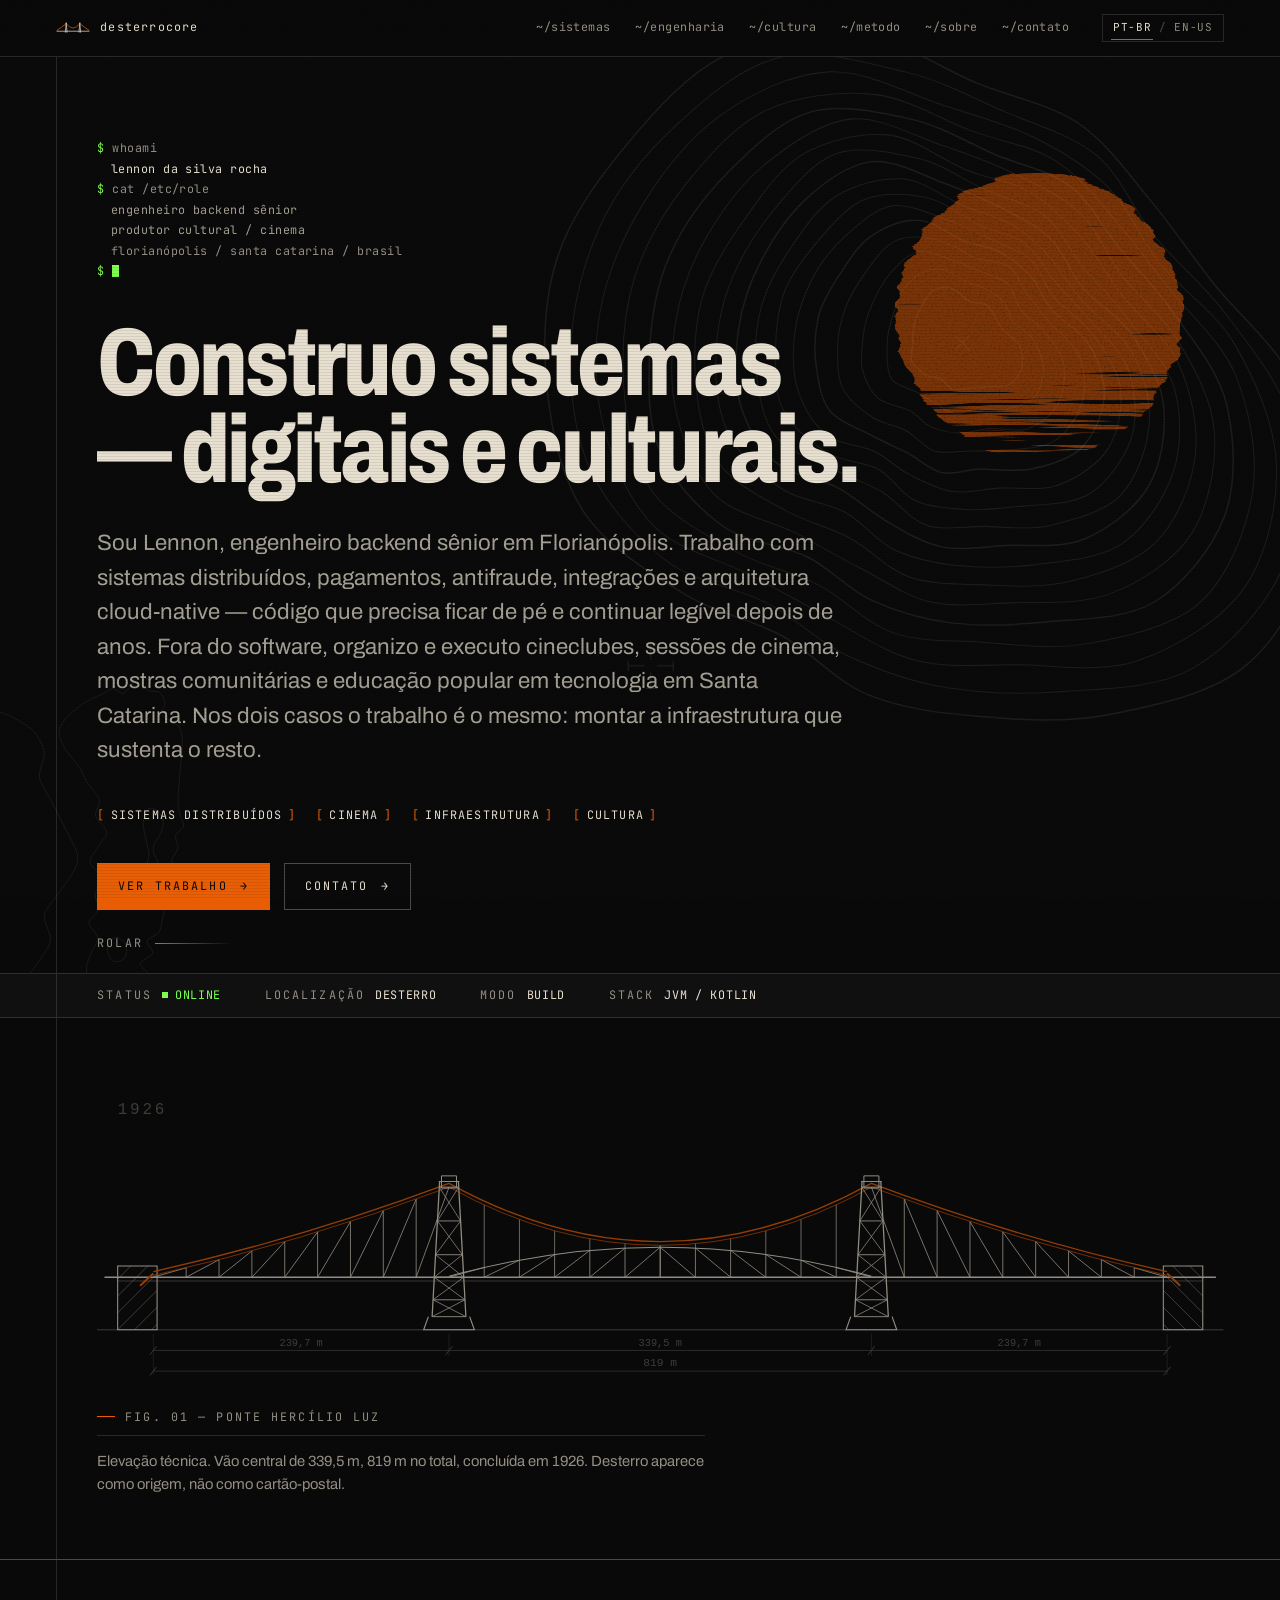
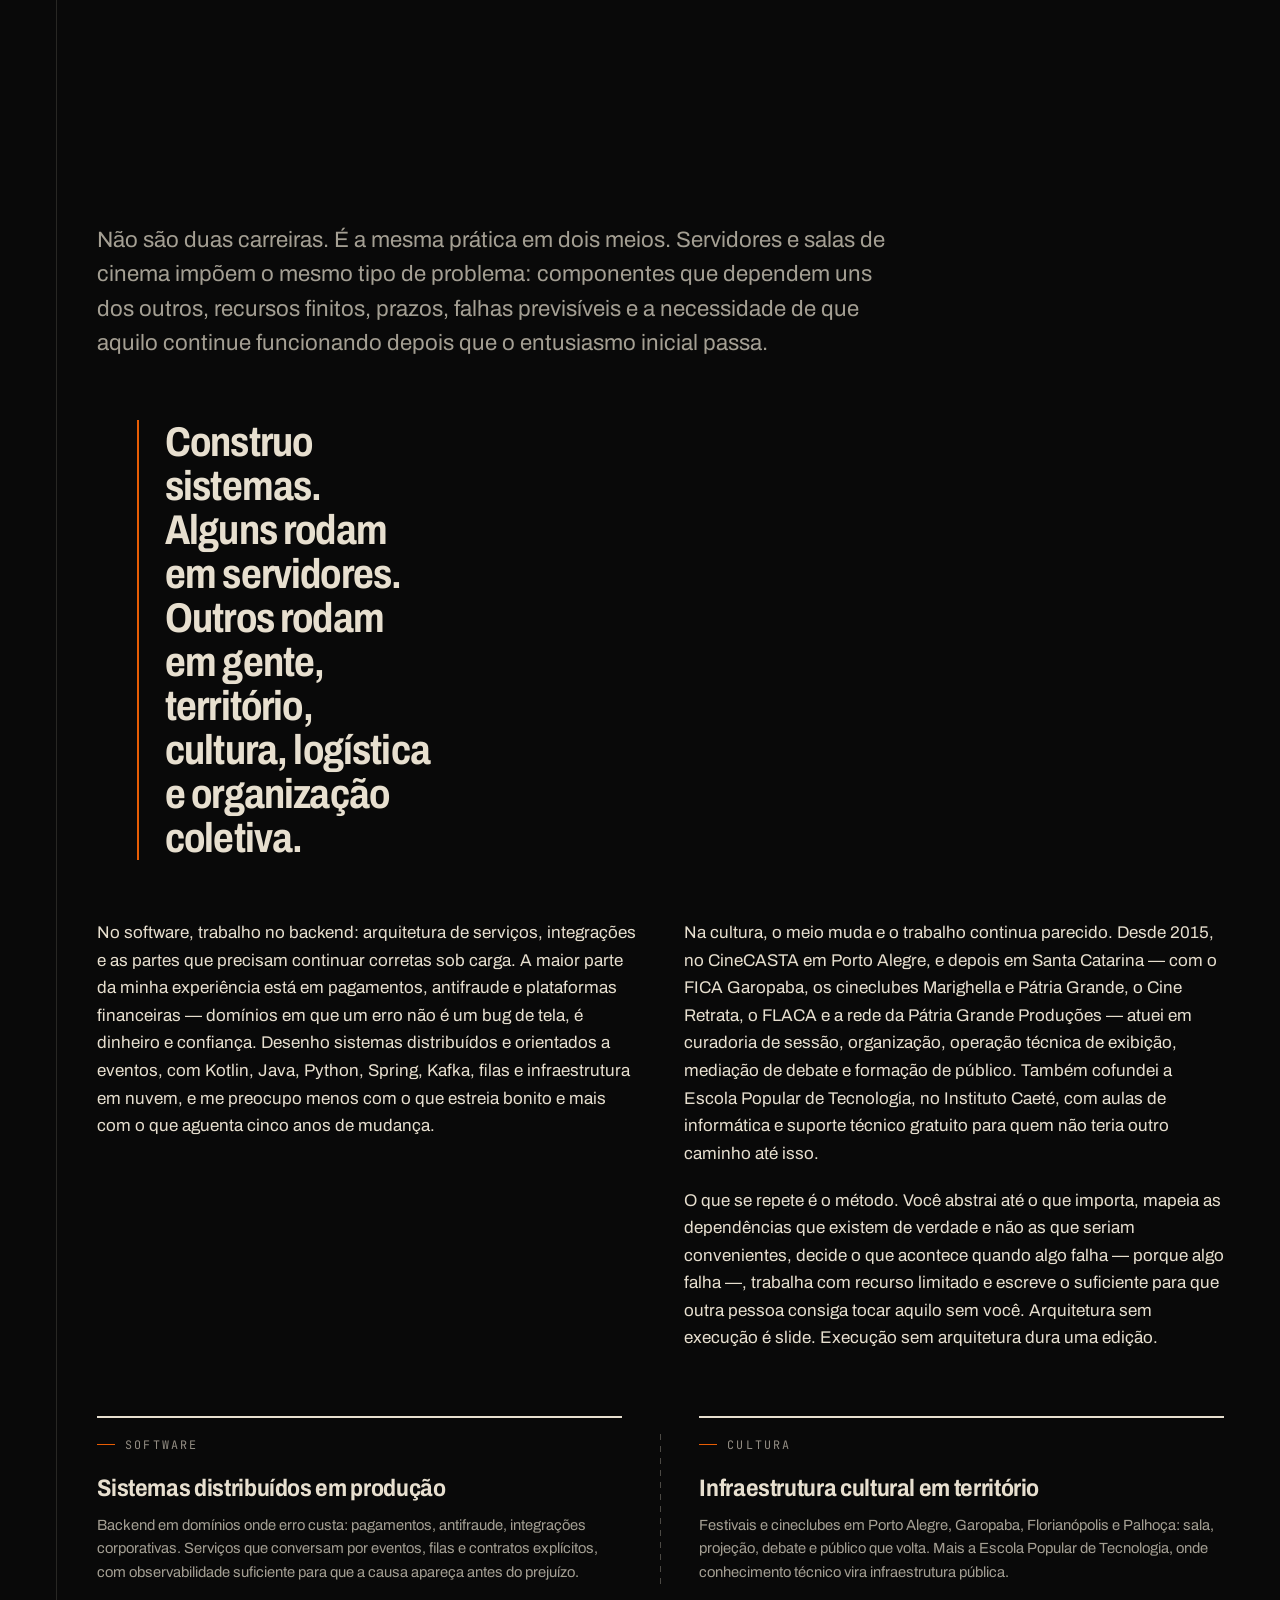
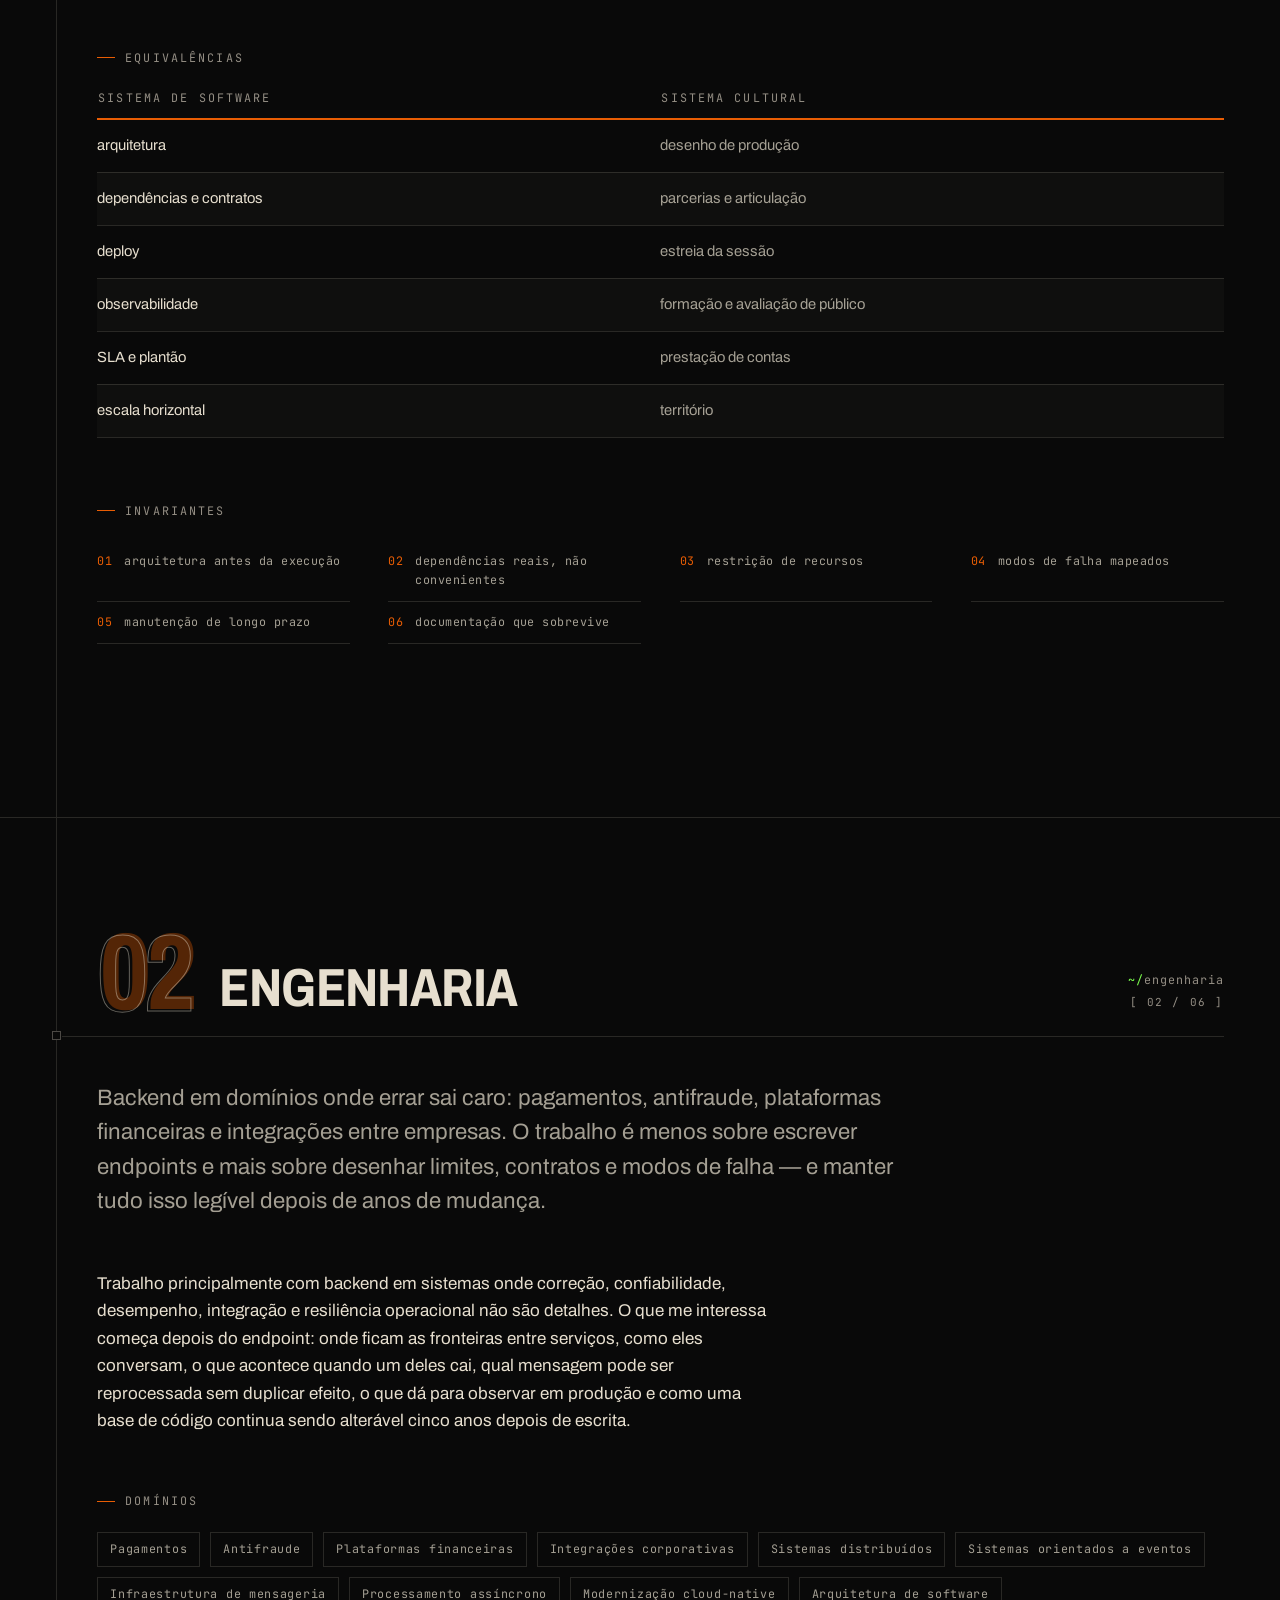
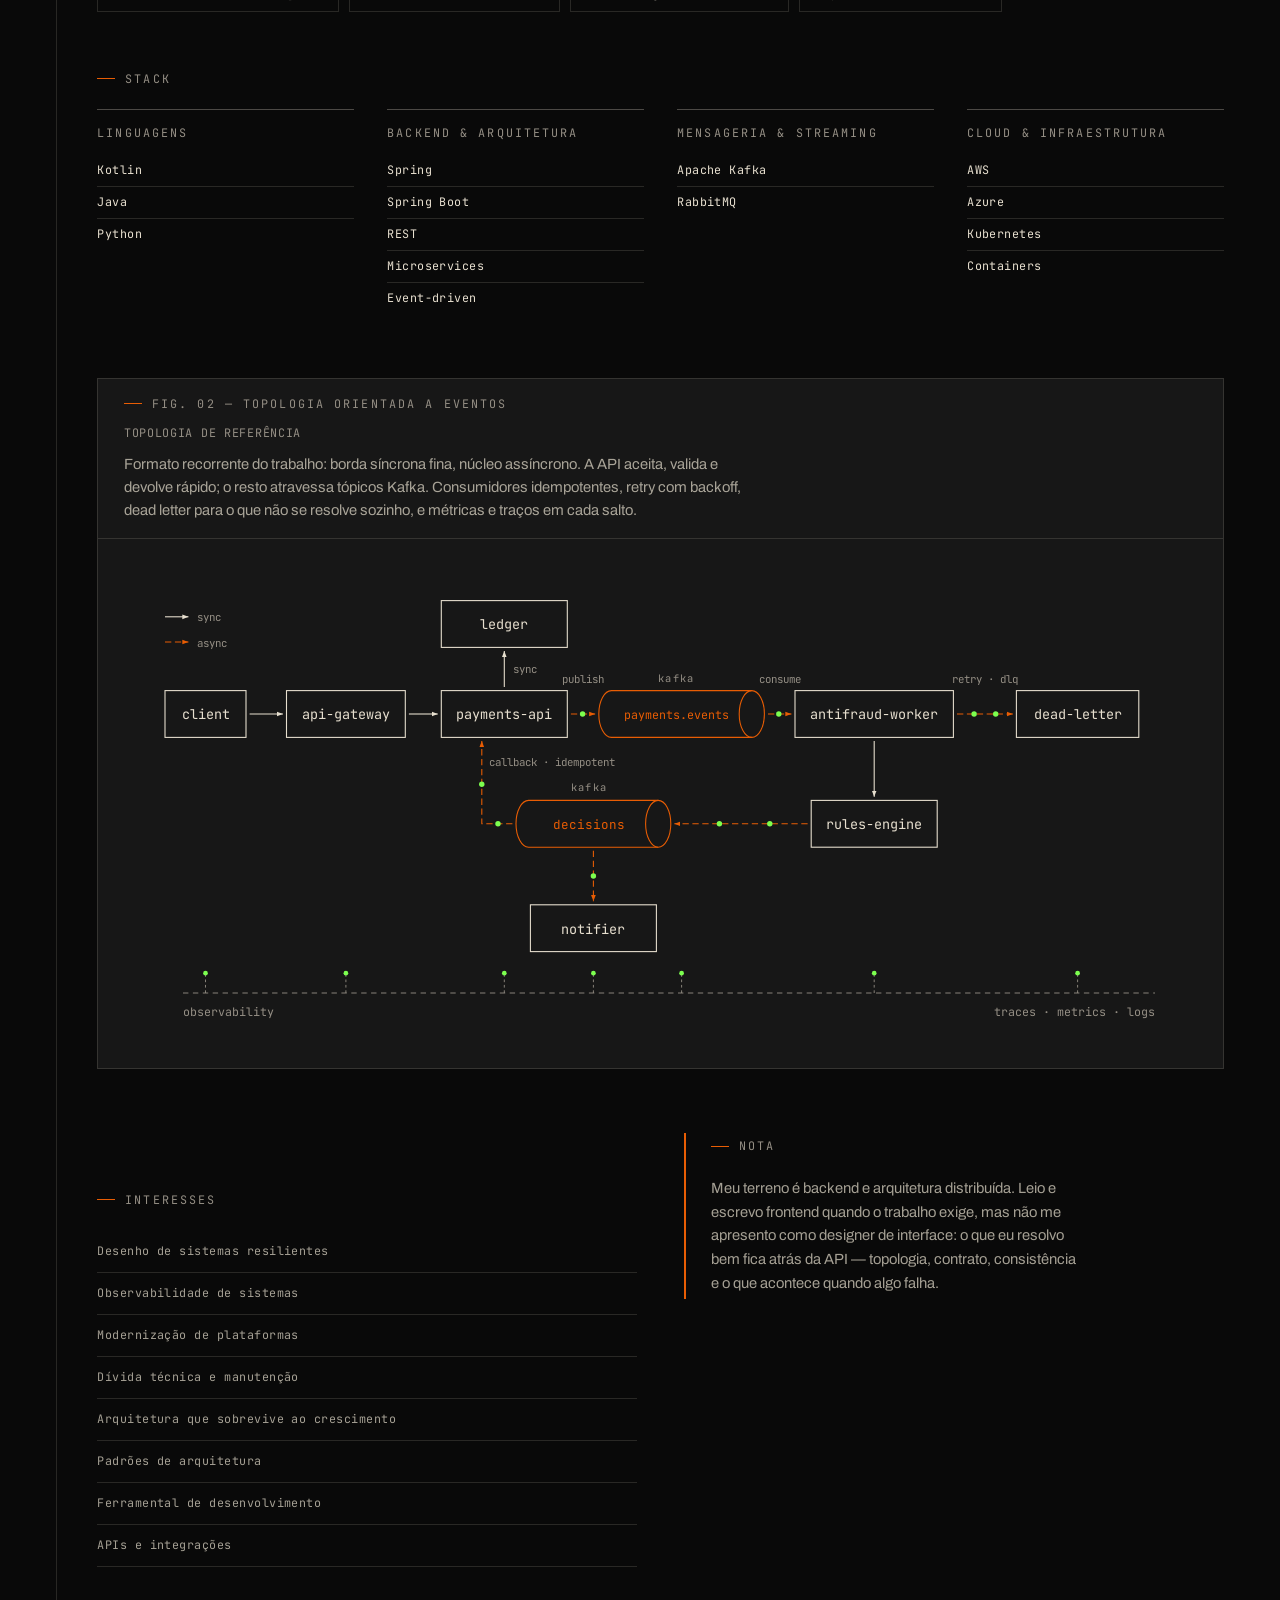
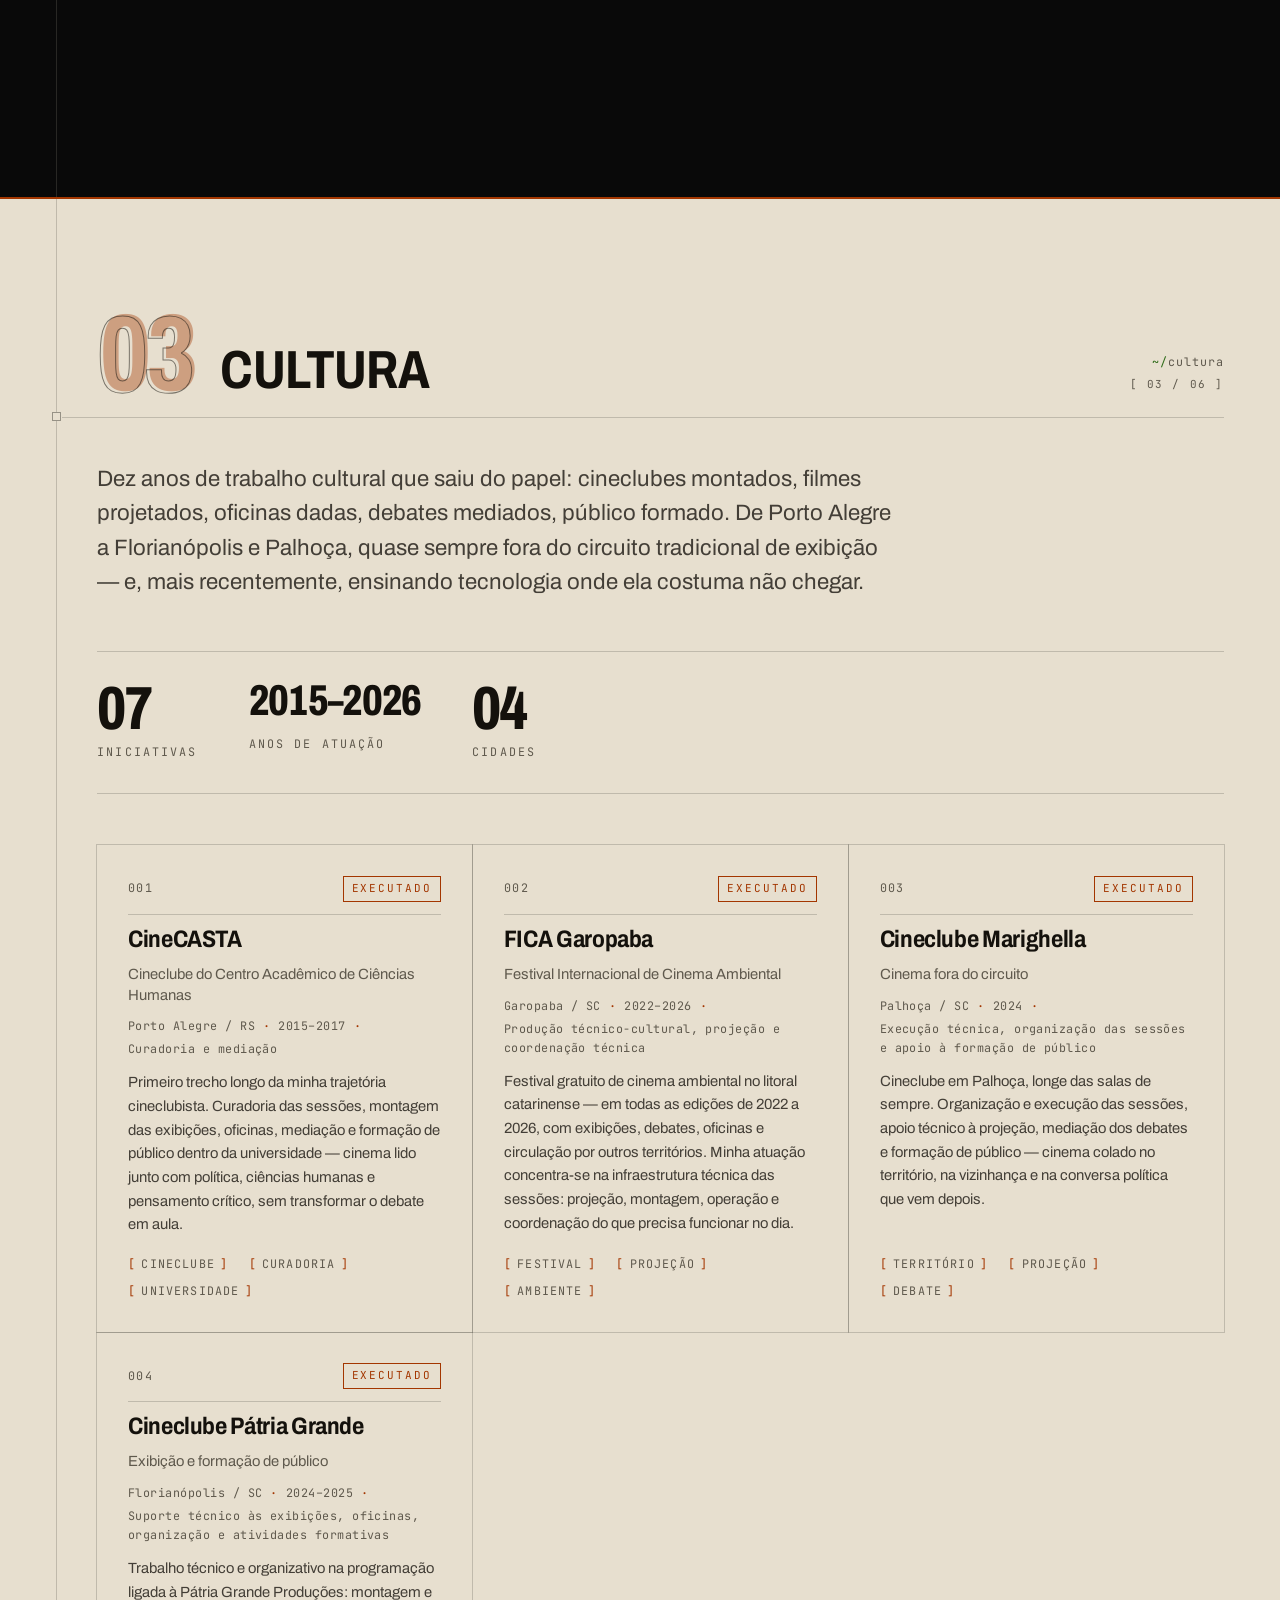
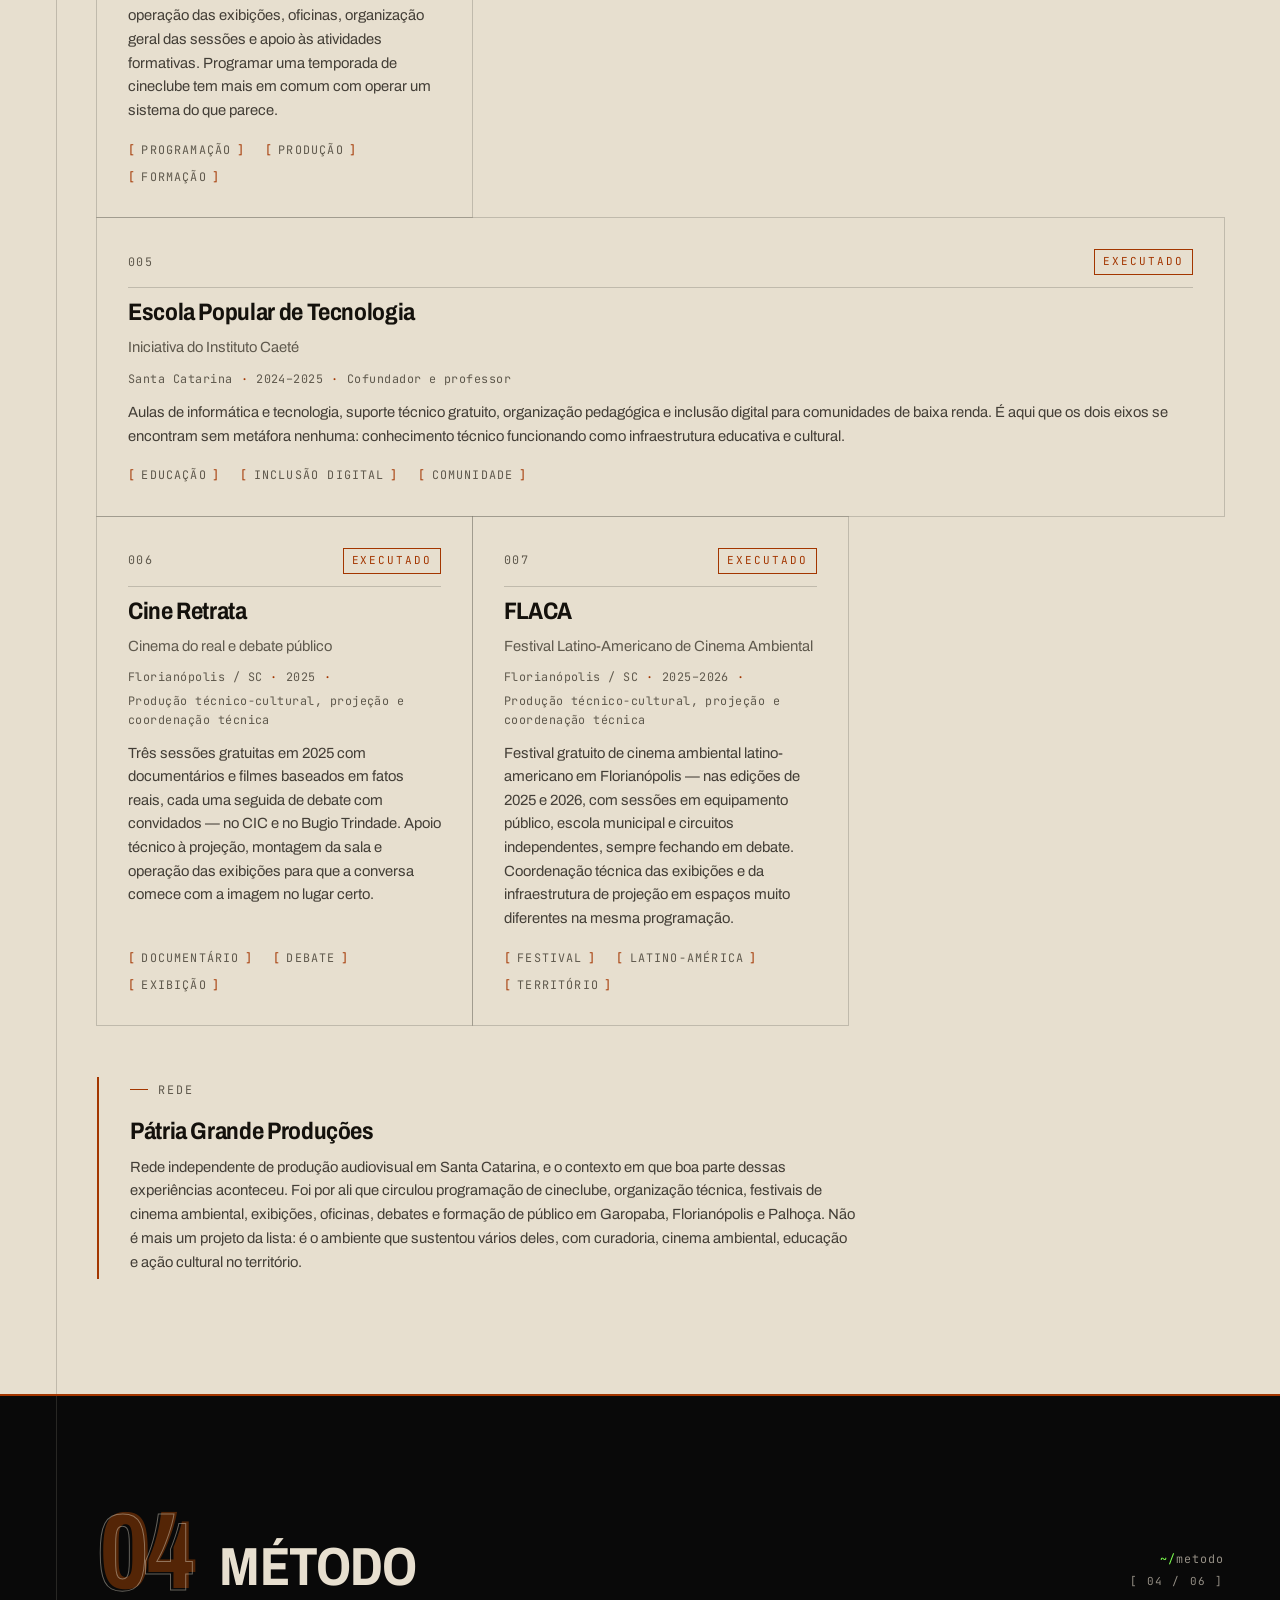
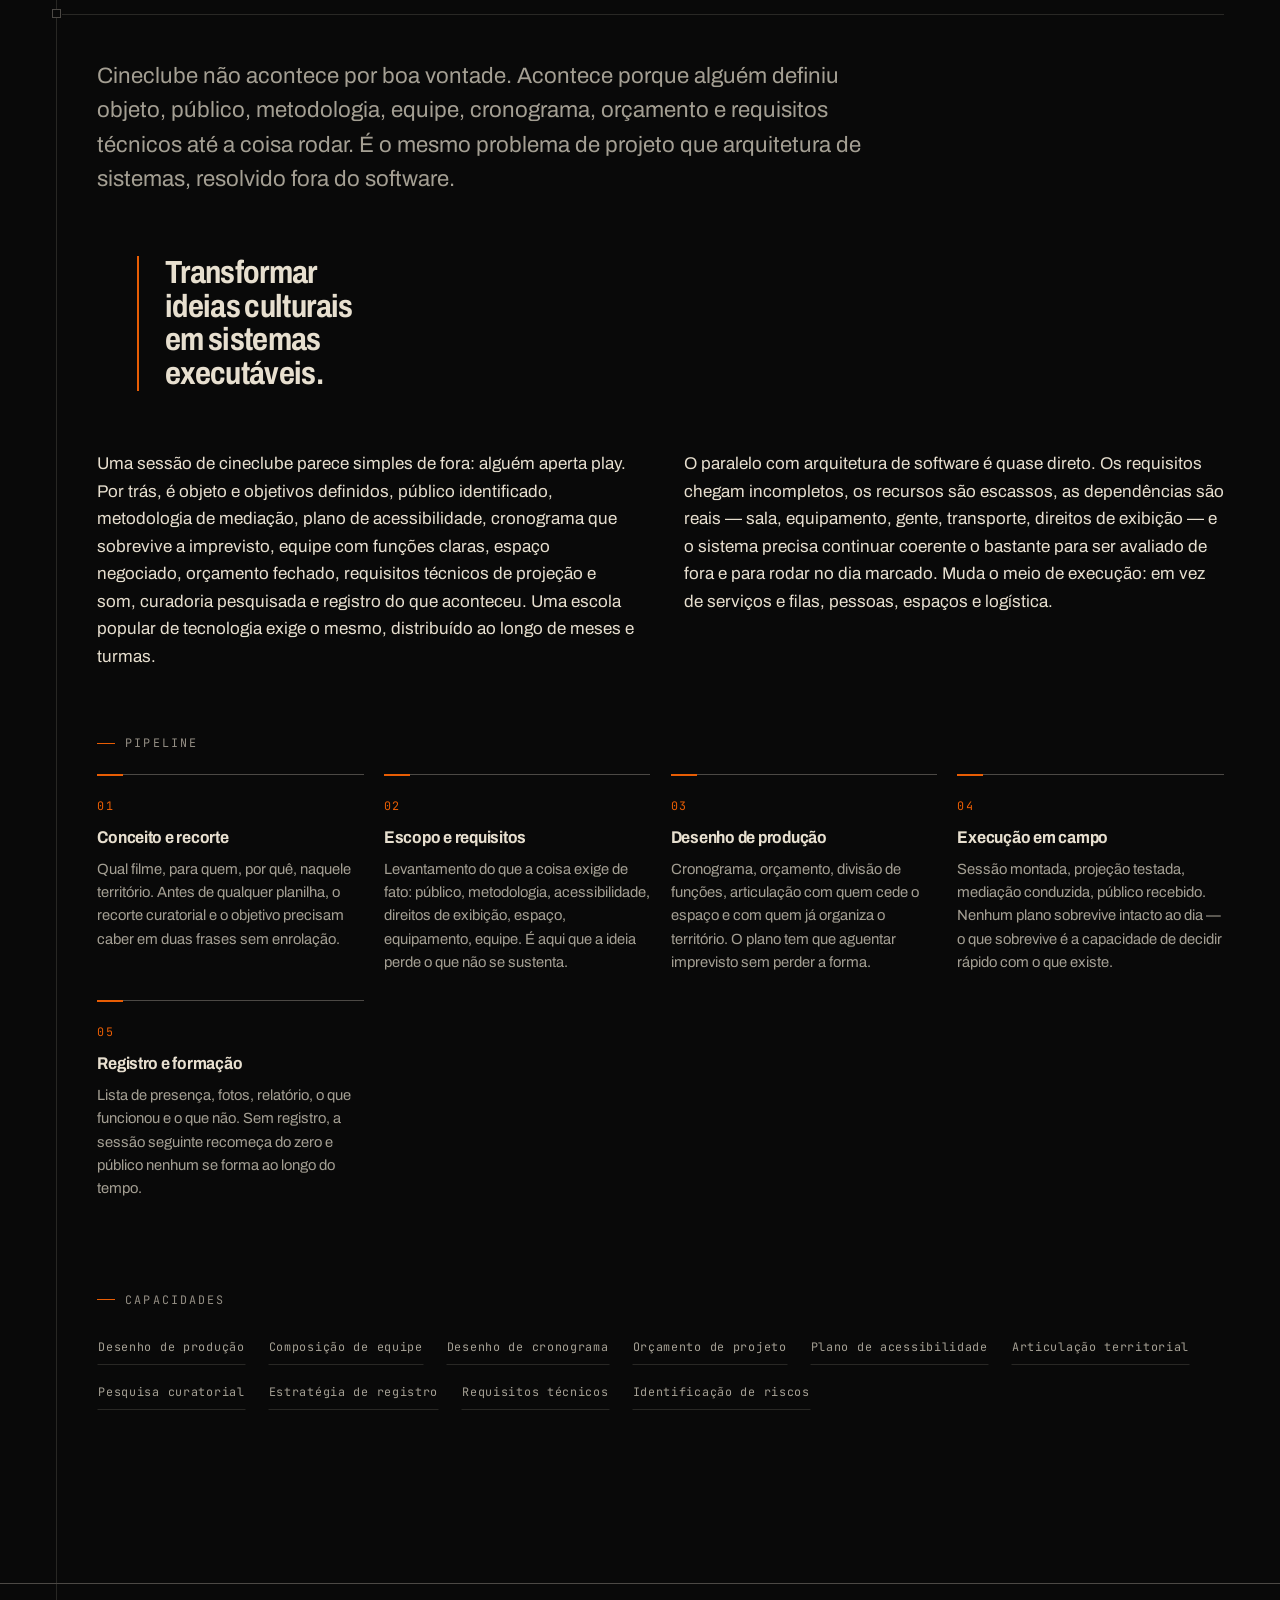
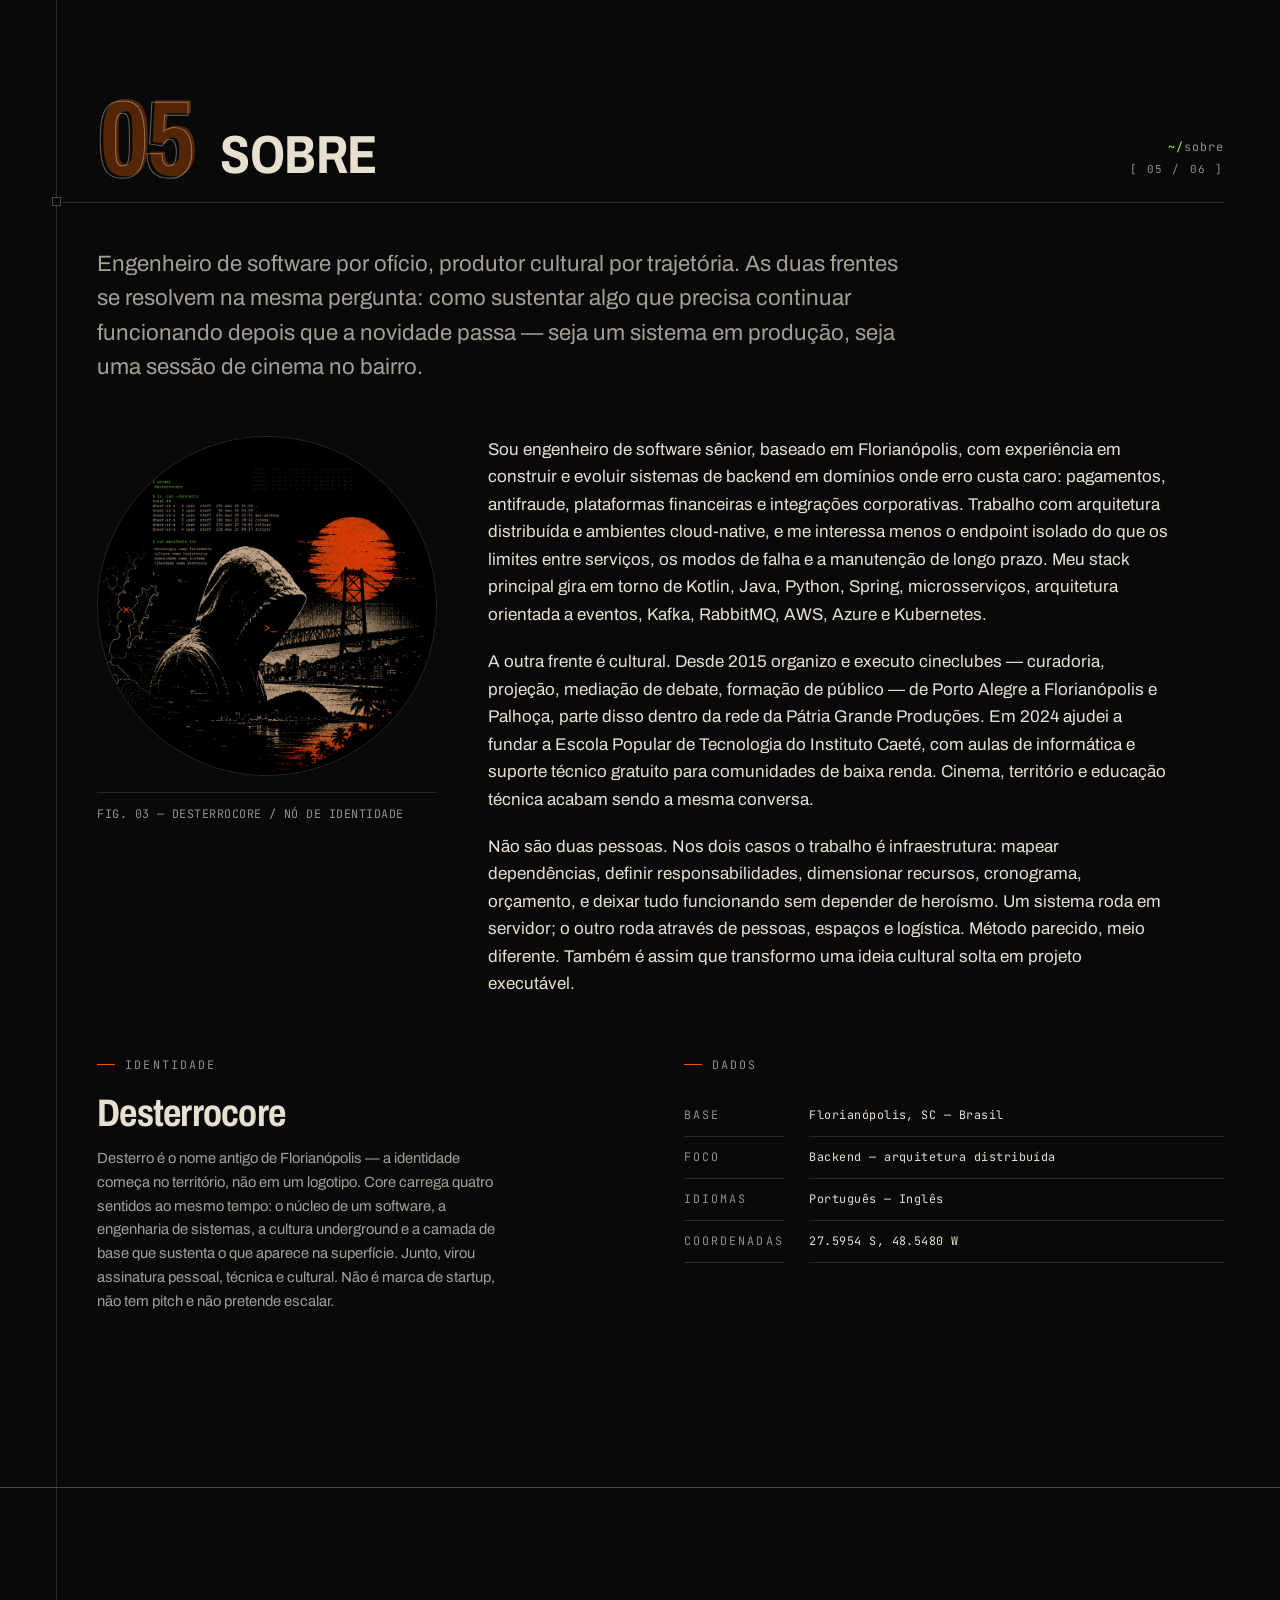
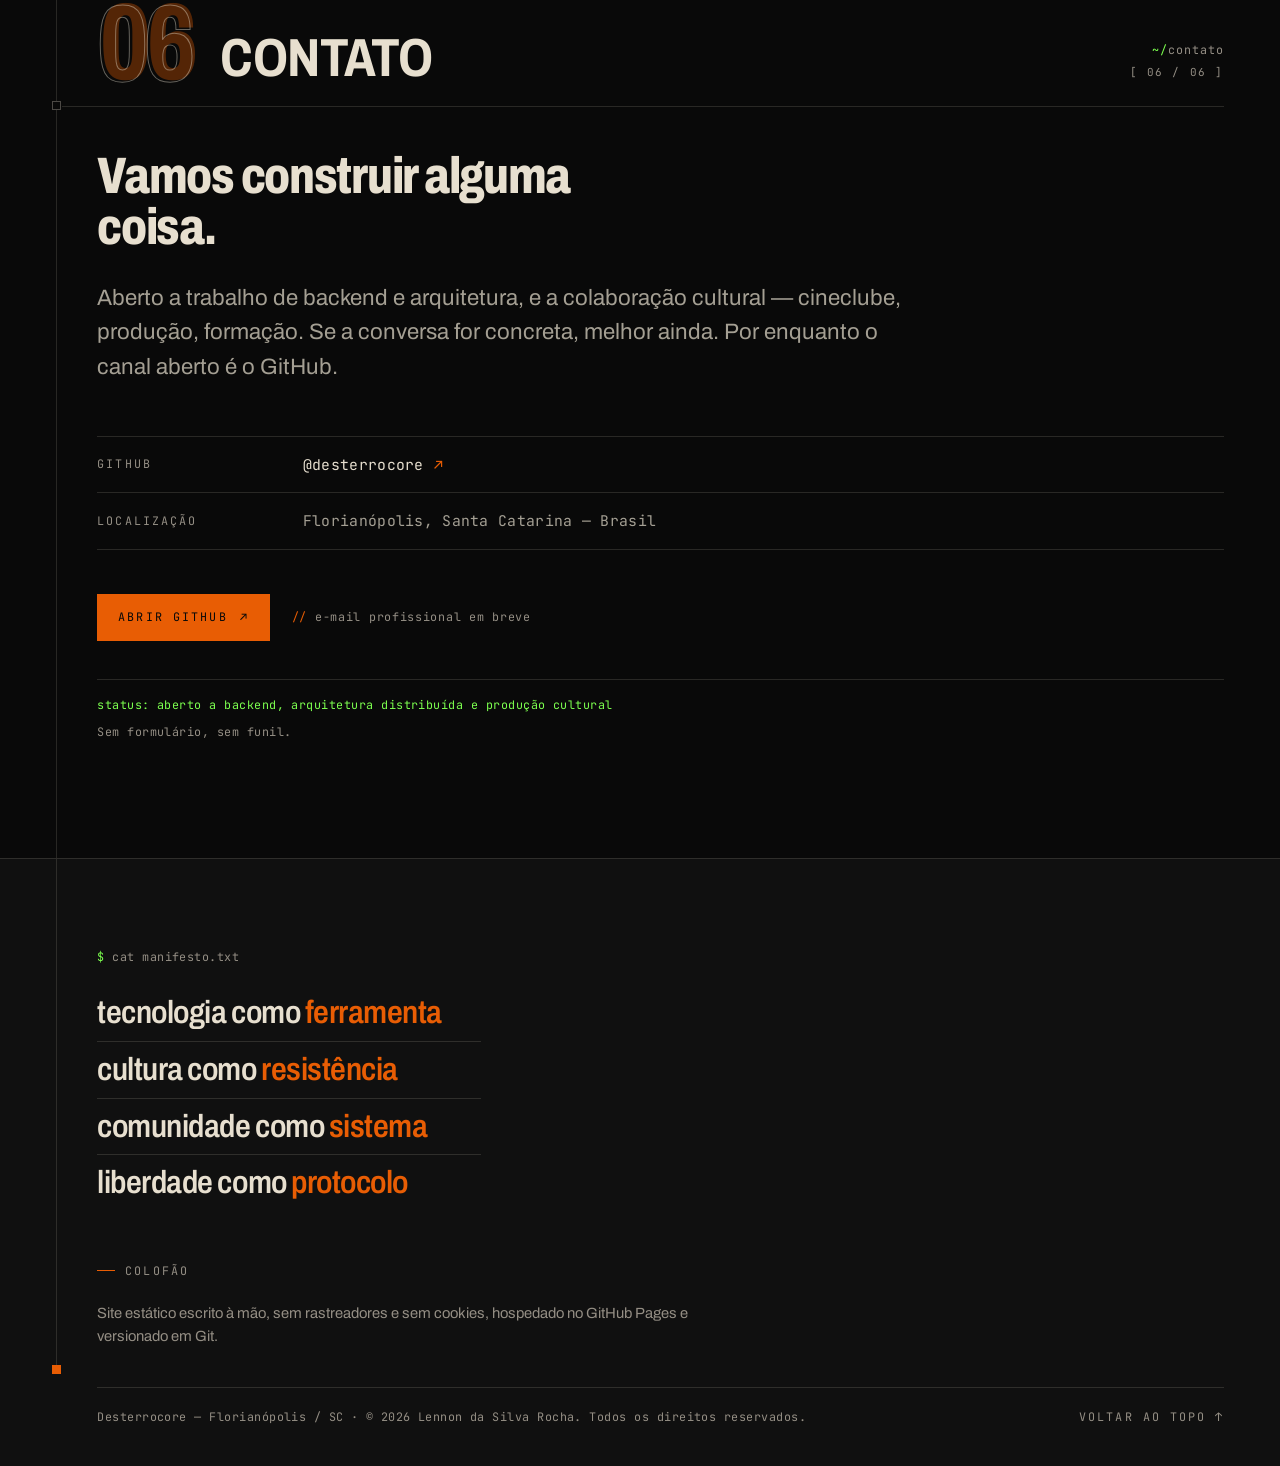
==== commit ca7b8152: "Drop Vozes Veladas and add FICA, FLACA, and Cine Retrata to culture" ====
--- a/index.html
+++ b/index.html
@@ -9,26 +9,26 @@
 <meta name="author" content="Lennon da Silva Rocha">
 <meta name="color-scheme" content="dark">
 <meta name="theme-color" content="#090909">
-<link rel="canonical" href="https://desterrocore.github.io/" data-canonical>
-<link rel="alternate" hreflang="pt-BR" href="https://desterrocore.github.io/">
-<link rel="alternate" hreflang="en" href="https://desterrocore.github.io/?lang=en">
-<link rel="alternate" hreflang="x-default" href="https://desterrocore.github.io/">
+<link rel="canonical" href="https://desterrocore.com.br/" data-canonical>
+<link rel="alternate" hreflang="pt-BR" href="https://desterrocore.com.br/">
+<link rel="alternate" hreflang="en" href="https://desterrocore.com.br/?lang=en">
+<link rel="alternate" hreflang="x-default" href="https://desterrocore.com.br/">
 
 <meta property="og:type" content="profile">
 <meta property="og:site_name" content="Desterrocore">
-<meta property="og:url" content="https://desterrocore.github.io/">
+<meta property="og:url" content="https://desterrocore.com.br/">
 <meta property="og:locale" data-i18n-attr="content:x.meta.ogLocale" content="pt_BR">
 <meta property="og:locale:alternate" data-i18n-attr="content:x.meta.ogLocaleAlt" content="en_US">
 <meta property="og:title" data-i18n-attr="content:meta.ogTitle" content="Lennon da Silva Rocha — Sistemas digitais e culturais">
 <meta property="og:description" data-i18n-attr="content:meta.ogDescription" content="Engenheiro backend sênior em Florianópolis. Sistemas distribuídos, cinema e produção cultural.">
-<meta property="og:image" content="https://desterrocore.github.io/assets/img/desterrocore.jpg">
+<meta property="og:image" content="https://desterrocore.com.br/assets/img/desterrocore.jpg">
 <meta property="og:image:width" content="800">
 <meta property="og:image:height" content="800">
 <meta property="og:image:alt" data-i18n-attr="content:x.hero.avatarAlt" content="Ilustração circular do Desterrocore: figura encapuzada diante da ponte Hercílio Luz, sol laranja granulado, o litoral de Santa Catarina em linhas topográficas e fragmentos de saída de terminal.">
 <meta name="twitter:card" content="summary_large_image">
 <meta name="twitter:title" data-i18n-attr="content:meta.ogTitle" content="Lennon da Silva Rocha — Sistemas digitais e culturais">
 <meta name="twitter:description" data-i18n-attr="content:meta.ogDescription" content="Engenheiro backend sênior em Florianópolis. Sistemas distribuídos, cinema e produção cultural.">
-<meta name="twitter:image" content="https://desterrocore.github.io/assets/img/desterrocore.jpg">
+<meta name="twitter:image" content="https://desterrocore.com.br/assets/img/desterrocore.jpg">
 
 <link rel="icon" href="assets/favicon.svg" type="image/svg+xml">
 <link rel="apple-touch-icon" href="assets/img/desterrocore.jpg">
@@ -47,9 +47,9 @@
   "name": "Lennon da Silva Rocha",
   "alternateName": "Desterrocore",
   "jobTitle": "Senior Backend Engineer",
-  "url": "https://desterrocore.github.io/",
+  "url": "https://desterrocore.com.br/",
   "sameAs": ["https://github.com/desterrocore"],
-  "image": "https://desterrocore.github.io/assets/img/desterrocore.jpg",
+  "image": "https://desterrocore.com.br/assets/img/desterrocore.jpg",
   "knowsLanguage": ["pt-BR", "en"],
   "address": {
     "@type": "PostalAddress",
@@ -234,7 +234,7 @@
 
     <div class="prose prose--two" data-reveal>
       <p data-i18n="systems.p1">No software, trabalho no backend: arquitetura de serviços, integrações e as partes que precisam continuar corretas sob carga. A maior parte da minha experiência está em pagamentos, antifraude e plataformas financeiras — domínios em que um erro não é um bug de tela, é dinheiro e confiança. Desenho sistemas distribuídos e orientados a eventos, com Kotlin, Java, Python, Spring, Kafka, filas e infraestrutura em nuvem, e me preocupo menos com o que estreia bonito e mais com o que aguenta cinco anos de mudança.</p>
-      <p data-i18n="systems.p2">Na cultura, o meio muda e o trabalho continua parecido. Desde 2015, no CineCASTA em Porto Alegre, e depois em Florianópolis e Palhoça com os cineclubes Vozes Veladas, Marighella e Pátria Grande, atuei em curadoria de sessão, organização, operação técnica de exibição, mediação de debate e formação de público. Também cofundei a Escola Popular de Tecnologia, no Instituto Caeté, com aulas de informática e suporte técnico gratuito para quem não teria outro caminho até isso.</p>
+      <p data-i18n="systems.p2">Na cultura, o meio muda e o trabalho continua parecido. Desde 2015, no CineCASTA em Porto Alegre, e depois em Santa Catarina — com o FICA Garopaba, os cineclubes Marighella e Pátria Grande, o Cine Retrata, o FLACA e a rede da Pátria Grande Produções — atuei em curadoria de sessão, organização, operação técnica de exibição, mediação de debate e formação de público. Também cofundei a Escola Popular de Tecnologia, no Instituto Caeté, com aulas de informática e suporte técnico gratuito para quem não teria outro caminho até isso.</p>
       <p data-i18n="systems.p3">O que se repete é o método. Você abstrai até o que importa, mapeia as dependências que existem de verdade e não as que seriam convenientes, decide o que acontece quando algo falha — porque algo falha —, trabalha com recurso limitado e escreve o suficiente para que outra pessoa consiga tocar aquilo sem você. Arquitetura sem execução é slide. Execução sem arquitetura dura uma edição.</p>
     </div>
 
@@ -248,7 +248,7 @@
       <article class="duo__col">
         <p class="label mono" data-i18n="systems.colB.label">CULTURA</p>
         <h3 class="duo__title" data-i18n="systems.colB.title">Infraestrutura cultural em território</h3>
-        <p class="duo__body" data-i18n="systems.colB.body">Cineclubes em Porto Alegre, Florianópolis e Palhoça: curadoria, sala, projeção, debate e público que volta na semana seguinte. Mais a Escola Popular de Tecnologia, onde conhecimento técnico vira infraestrutura pública.</p>
+        <p class="duo__body" data-i18n="systems.colB.body">Festivais e cineclubes em Porto Alegre, Garopaba, Florianópolis e Palhoça: sala, projeção, debate e público que volta. Mais a Escola Popular de Tecnologia, onde conhecimento técnico vira infraestrutura pública.</p>
       </article>
     </div>
 
@@ -515,15 +515,15 @@
 
     <div class="stats" data-reveal>
       <p class="stat">
-        <span class="stat__v" data-count-to="05">05</span>
+        <span class="stat__v" data-count-to="07">07</span>
         <span class="stat__k mono" data-i18n="culture.count.label">INICIATIVAS</span>
       </p>
       <p class="stat">
-        <span class="stat__v stat__v--span" data-i18n="x.culture.years.value">2015–2025</span>
+        <span class="stat__v stat__v--span" data-i18n="x.culture.years.value">2015–2026</span>
         <span class="stat__k mono" data-i18n="culture.years.label">ANOS DE ATUAÇÃO</span>
       </p>
       <p class="stat">
-        <span class="stat__v" data-count-to="03">03</span>
+        <span class="stat__v" data-count-to="04">04</span>
         <span class="stat__k mono" data-i18n="culture.cities.label">CIDADES</span>
       </p>
     </div>
@@ -557,20 +557,20 @@
           <span class="card__idx mono">002</span>
           <span class="stamp mono" data-i18n="culture.realized.label">EXECUTADO</span>
         </div>
-        <h3 class="card__name" data-i18n="culture.item2.name">Cineclube Vozes Veladas</h3>
-        <p class="card__sub" data-i18n="culture.item2.subtitle">Exibição e formação audiovisual</p>
+        <h3 class="card__name" data-i18n="culture.item2.name">FICA Garopaba</h3>
+        <p class="card__sub" data-i18n="culture.item2.subtitle">Festival Internacional de Cinema Ambiental</p>
         <p class="card__meta mono">
-          <span data-i18n="culture.item2.place">Florianópolis / SC</span>
-          <span class="card__dot" aria-hidden="true">&#183;</span>
-          <span data-i18n="culture.item2.years">2023–2024</span>
-          <span class="card__dot" aria-hidden="true">&#183;</span>
-          <span data-i18n="culture.item2.role">Organização e execução técnica</span>
+          <span data-i18n="culture.item2.place">Garopaba / SC</span>
+          <span class="card__dot" aria-hidden="true">&#183;</span>
+          <span data-i18n="culture.item2.years">2022–2026</span>
+          <span class="card__dot" aria-hidden="true">&#183;</span>
+          <span data-i18n="culture.item2.role">Produção técnico-cultural, projeção e coordenação técnica</span>
         </p>
-        <p class="card__body" data-i18n="culture.item2.body">Retomada do trabalho cultural já em Santa Catarina, e o começo de uma atuação contínua ligada à rede da Pátria Grande Produções. Apoio às exibições, organização das sessões, oficinas, atividades formativas, mediação audiovisual e condução do debate depois do filme.</p>
+        <p class="card__body" data-i18n="culture.item2.body">Festival gratuito de cinema ambiental no litoral catarinense — em todas as edições de 2022 a 2026, com exibições, debates, oficinas e circulação por outros territórios. Minha atuação concentra-se na infraestrutura técnica das sessões: projeção, montagem, operação e coordenação do que precisa funcionar no dia.</p>
         <ul class="tags">
-          <li class="tag" data-i18n="culture.item2.tag1">EXIBIÇÃO</li>
-          <li class="tag" data-i18n="culture.item2.tag2">OFICINAS</li>
-          <li class="tag" data-i18n="culture.item2.tag3">MEDIAÇÃO</li>
+          <li class="tag" data-i18n="culture.item2.tag1">FESTIVAL</li>
+          <li class="tag" data-i18n="culture.item2.tag2">PROJEÇÃO</li>
+          <li class="tag" data-i18n="culture.item2.tag3">AMBIENTE</li>
         </ul>
       </li>
 
@@ -586,7 +586,7 @@
           <span class="card__dot" aria-hidden="true">&#183;</span>
           <span data-i18n="culture.item3.years">2024</span>
           <span class="card__dot" aria-hidden="true">&#183;</span>
-          <span data-i18n="culture.item3.role">Organização e mediação de debates</span>
+          <span data-i18n="culture.item3.role">Execução técnica, organização das sessões e apoio à formação de público</span>
         </p>
         <p class="card__body" data-i18n="culture.item3.body">Cineclube em Palhoça, longe das salas de sempre. Organização e execução das sessões, apoio técnico à projeção, mediação dos debates e formação de público — cinema colado no território, na vizinhança e na conversa política que vem depois.</p>
         <ul class="tags">
@@ -608,7 +608,7 @@
           <span class="card__dot" aria-hidden="true">&#183;</span>
           <span data-i18n="culture.item4.years">2024–2025</span>
           <span class="card__dot" aria-hidden="true">&#183;</span>
-          <span data-i18n="culture.item4.role">Suporte técnico e organização</span>
+          <span data-i18n="culture.item4.role">Suporte técnico às exibições, oficinas, organização e atividades formativas</span>
         </p>
         <p class="card__body" data-i18n="culture.item4.body">Trabalho técnico e organizativo na programação ligada à Pátria Grande Produções: montagem e operação das exibições, oficinas, organização geral das sessões e apoio às atividades formativas. Programar uma temporada de cineclube tem mais em comum com operar um sistema do que parece.</p>
         <ul class="tags">
@@ -640,12 +640,56 @@
         </ul>
       </li>
 
+      <li class="card" data-reveal>
+        <div class="card__bar">
+          <span class="card__idx mono">006</span>
+          <span class="stamp mono" data-i18n="culture.realized.label">EXECUTADO</span>
+        </div>
+        <h3 class="card__name" data-i18n="culture.item6.name">Cine Retrata</h3>
+        <p class="card__sub" data-i18n="culture.item6.subtitle">Cinema do real e debate público</p>
+        <p class="card__meta mono">
+          <span data-i18n="culture.item6.place">Florianópolis / SC</span>
+          <span class="card__dot" aria-hidden="true">&#183;</span>
+          <span data-i18n="culture.item6.years">2025</span>
+          <span class="card__dot" aria-hidden="true">&#183;</span>
+          <span data-i18n="culture.item6.role">Produção técnico-cultural, projeção e coordenação técnica</span>
+        </p>
+        <p class="card__body" data-i18n="culture.item6.body">Três sessões gratuitas em 2025 com documentários e filmes baseados em fatos reais, cada uma seguida de debate com convidados — no CIC e no Bugio Trindade. Apoio técnico à projeção, montagem da sala e operação das exibições para que a conversa comece com a imagem no lugar certo.</p>
+        <ul class="tags">
+          <li class="tag" data-i18n="culture.item6.tag1">DOCUMENTÁRIO</li>
+          <li class="tag" data-i18n="culture.item6.tag2">DEBATE</li>
+          <li class="tag" data-i18n="culture.item6.tag3">EXIBIÇÃO</li>
+        </ul>
+      </li>
+
+      <li class="card" data-reveal>
+        <div class="card__bar">
+          <span class="card__idx mono">007</span>
+          <span class="stamp mono" data-i18n="culture.realized.label">EXECUTADO</span>
+        </div>
+        <h3 class="card__name" data-i18n="culture.item7.name">FLACA</h3>
+        <p class="card__sub" data-i18n="culture.item7.subtitle">Festival Latino-Americano de Cinema Ambiental</p>
+        <p class="card__meta mono">
+          <span data-i18n="culture.item7.place">Florianópolis / SC</span>
+          <span class="card__dot" aria-hidden="true">&#183;</span>
+          <span data-i18n="culture.item7.years">2025–2026</span>
+          <span class="card__dot" aria-hidden="true">&#183;</span>
+          <span data-i18n="culture.item7.role">Produção técnico-cultural, projeção e coordenação técnica</span>
+        </p>
+        <p class="card__body" data-i18n="culture.item7.body">Festival gratuito de cinema ambiental latino-americano em Florianópolis — nas edições de 2025 e 2026, com sessões em equipamento público, escola municipal e circuitos independentes, sempre fechando em debate. Coordenação técnica das exibições e da infraestrutura de projeção em espaços muito diferentes na mesma programação.</p>
+        <ul class="tags">
+          <li class="tag" data-i18n="culture.item7.tag1">FESTIVAL</li>
+          <li class="tag" data-i18n="culture.item7.tag2">LATINO-AMÉRICA</li>
+          <li class="tag" data-i18n="culture.item7.tag3">TERRITÓRIO</li>
+        </ul>
+      </li>
+
     </ol>
 
     <div class="network" data-reveal>
       <p class="label mono" data-i18n="culture.network.label">REDE</p>
       <h3 class="network__name" data-i18n="culture.network.name">Pátria Grande Produções</h3>
-      <p class="network__body" data-i18n="culture.network.body">Rede independente de produção audiovisual em Santa Catarina, e o contexto em que boa parte dessas experiências aconteceu. Foi por ali que circulou o trabalho de programação de cineclube, organização técnica, exibições, oficinas, debates e formação de público em Florianópolis e Palhoça. Não é mais um projeto da lista: é o ambiente que sustentou vários deles, com curadoria, cinema ambiental, educação e ação cultural no território.</p>
+      <p class="network__body" data-i18n="culture.network.body">Rede independente de produção audiovisual em Santa Catarina, e o contexto em que boa parte dessas experiências aconteceu. Foi por ali que circulou programação de cineclube, organização técnica, festivais de cinema ambiental, exibições, oficinas, debates e formação de público em Garopaba, Florianópolis e Palhoça. Não é mais um projeto da lista: é o ambiente que sustentou vários deles, com curadoria, cinema ambiental, educação e ação cultural no território.</p>
     </div>
   </div>
 </section>
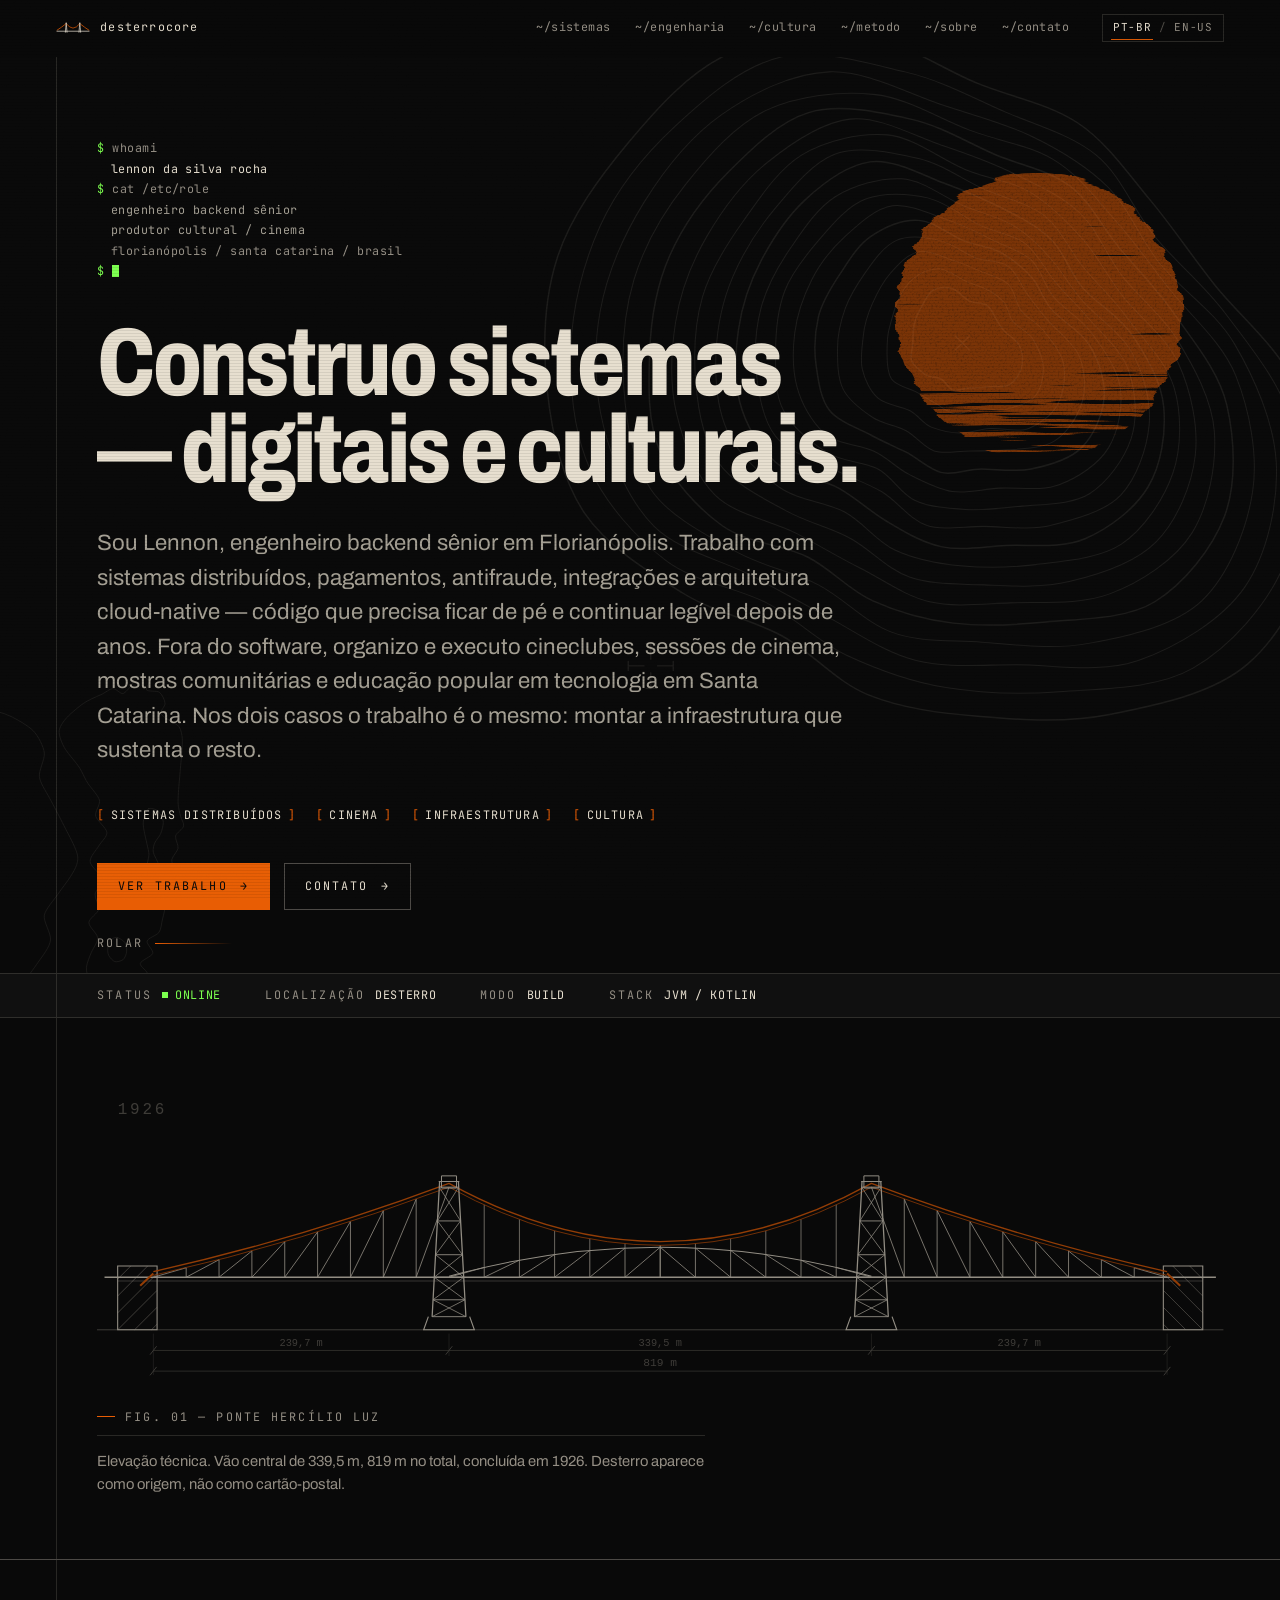
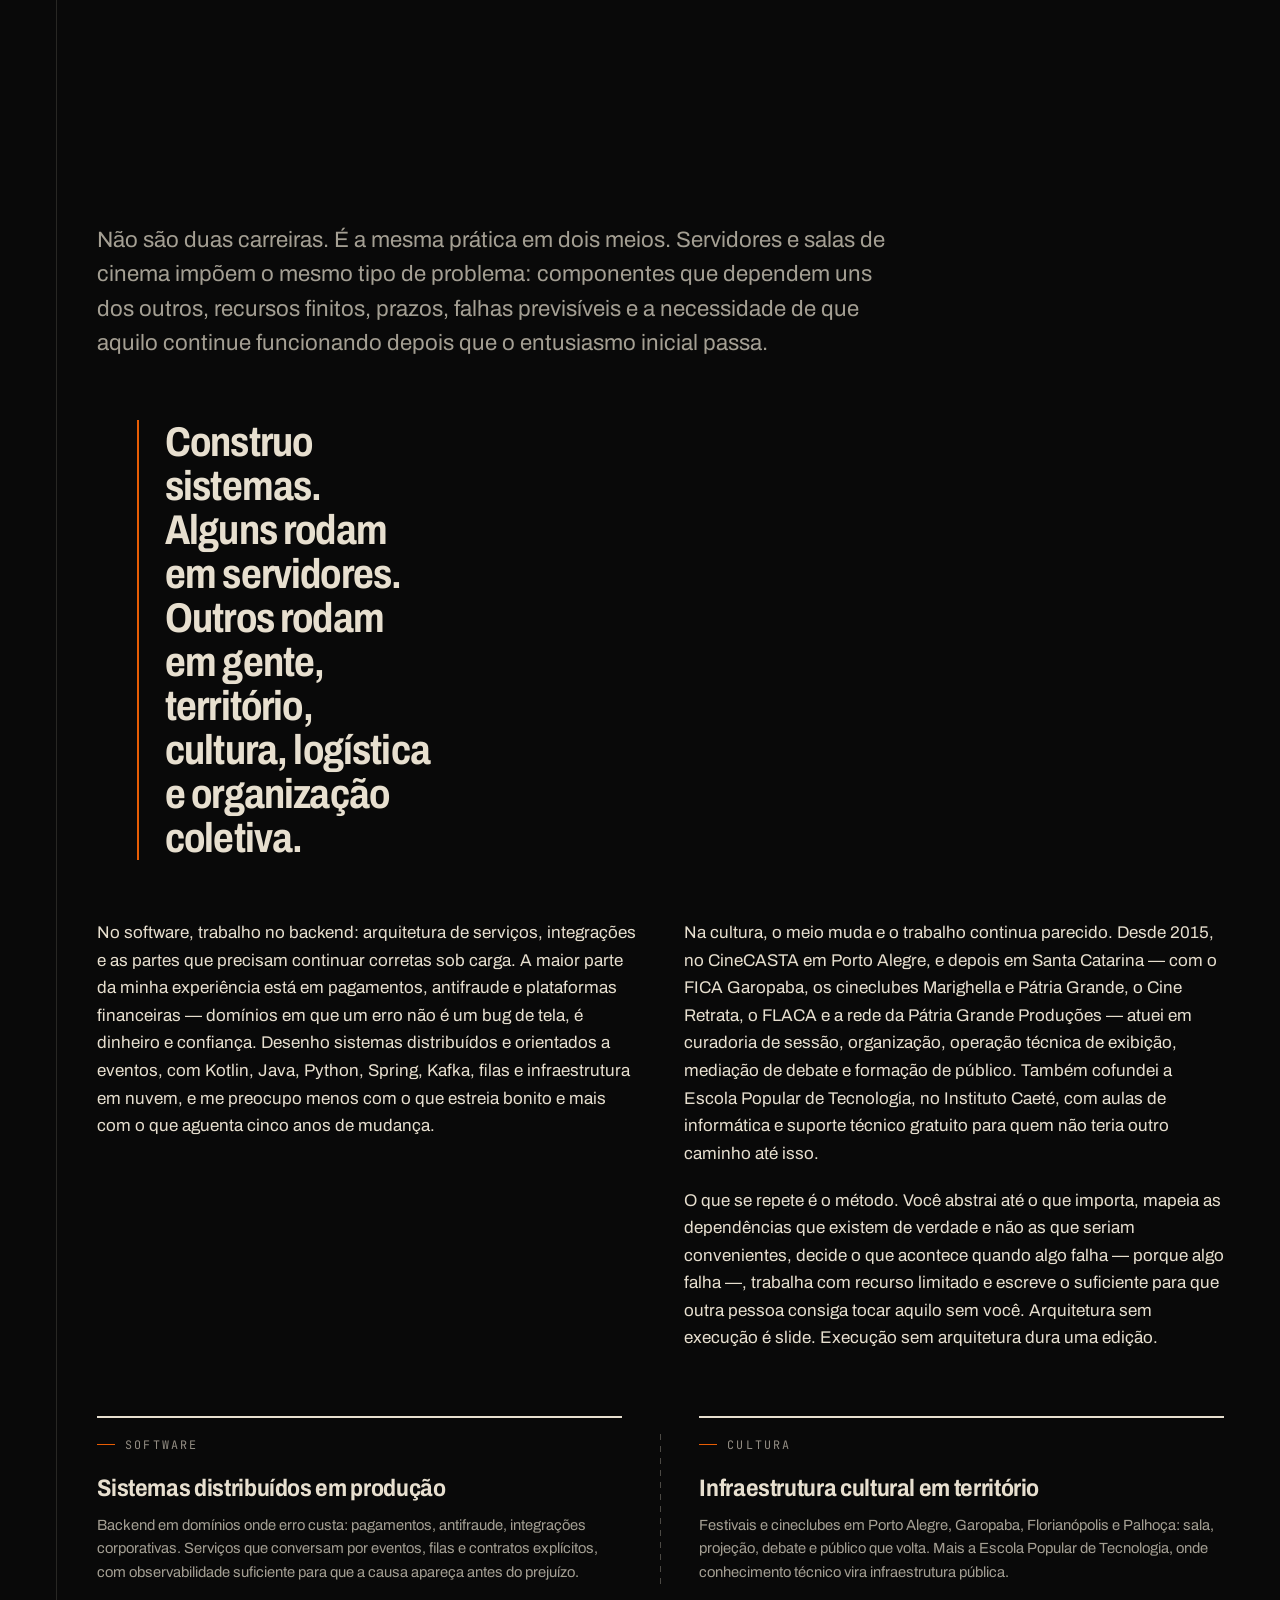
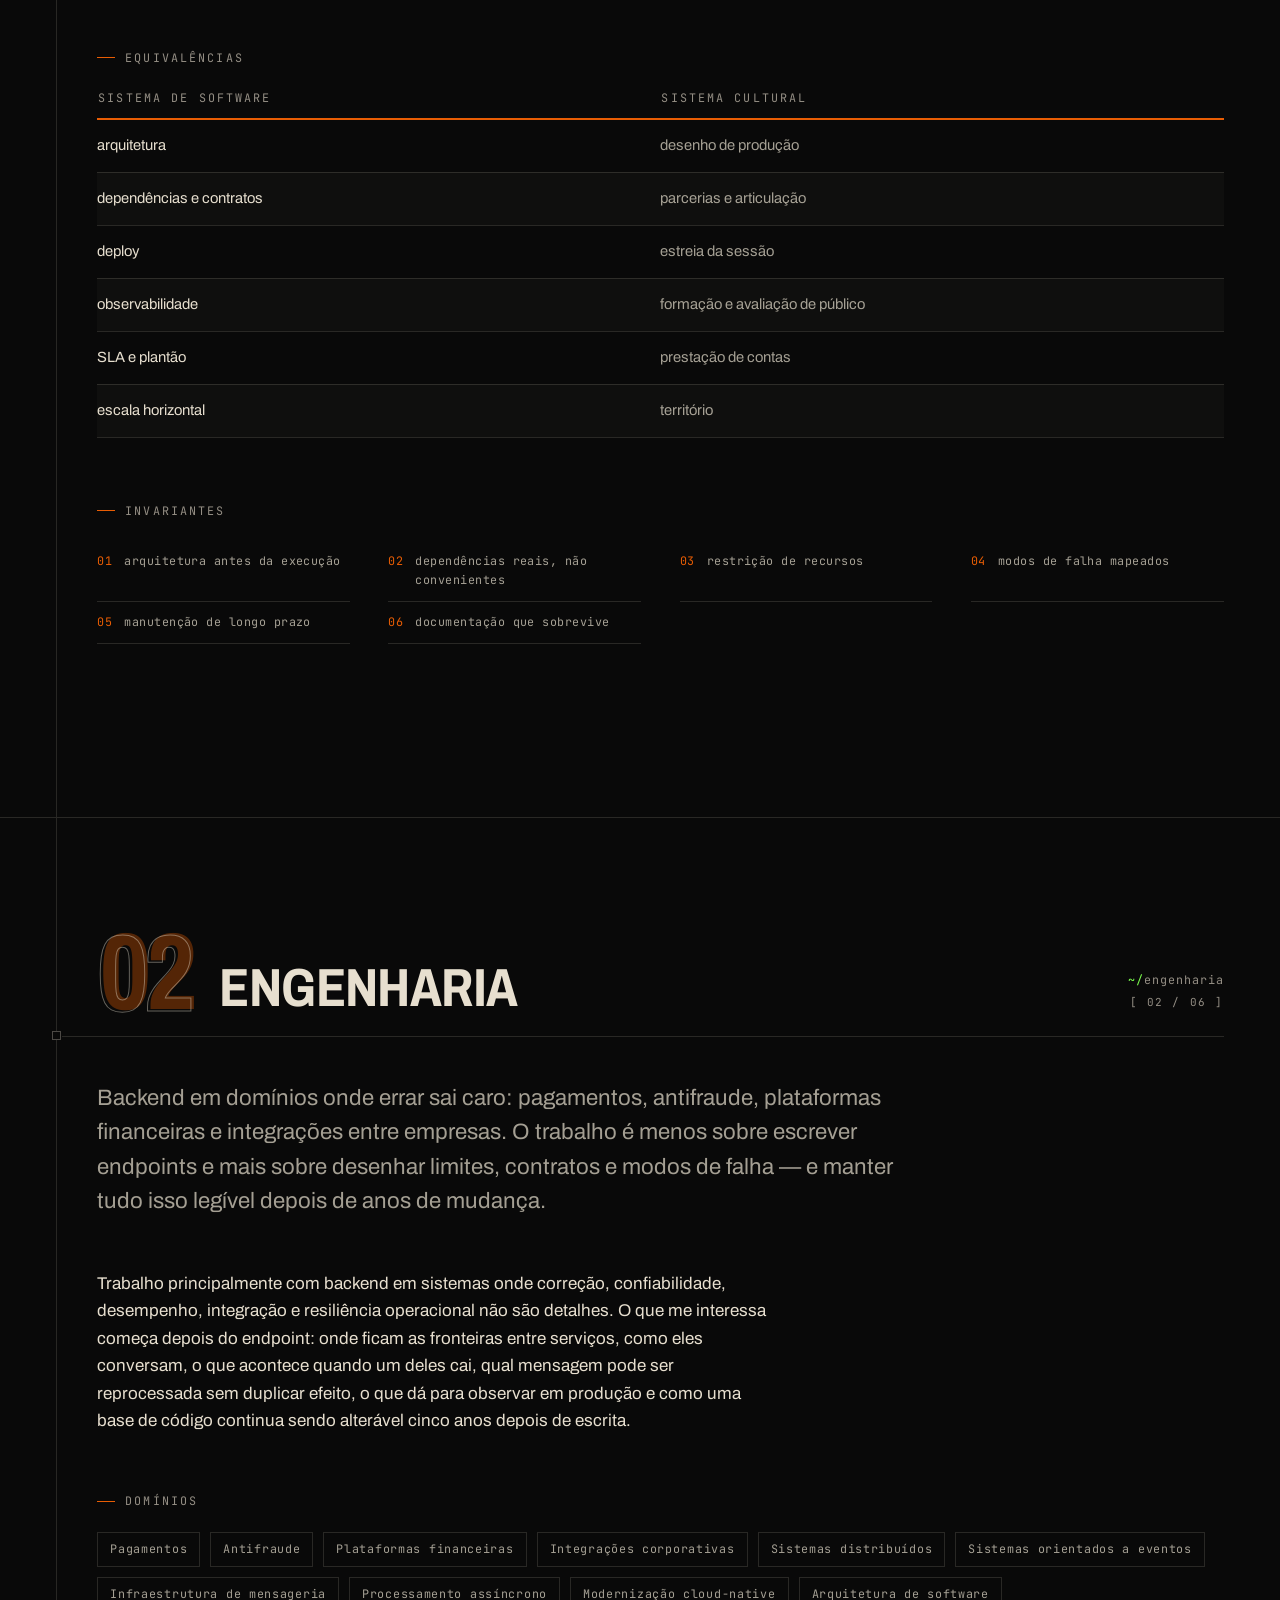
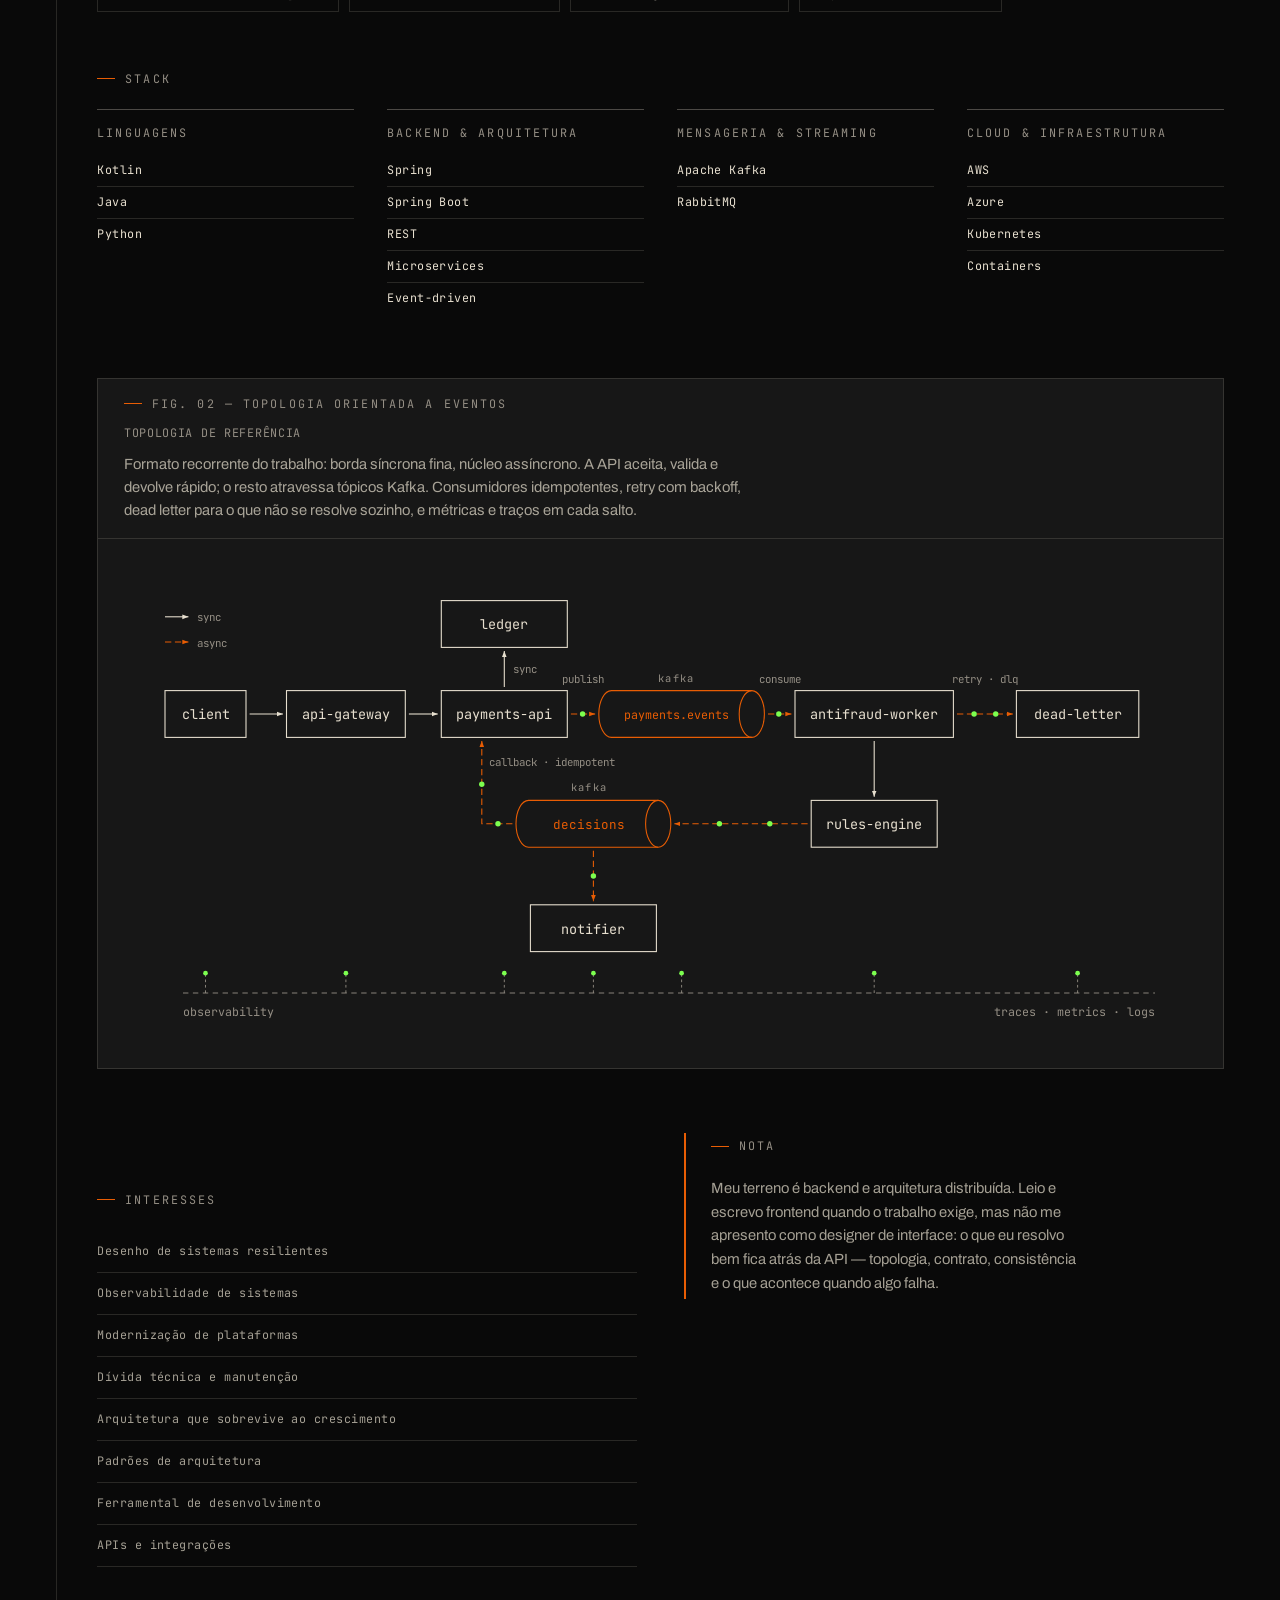
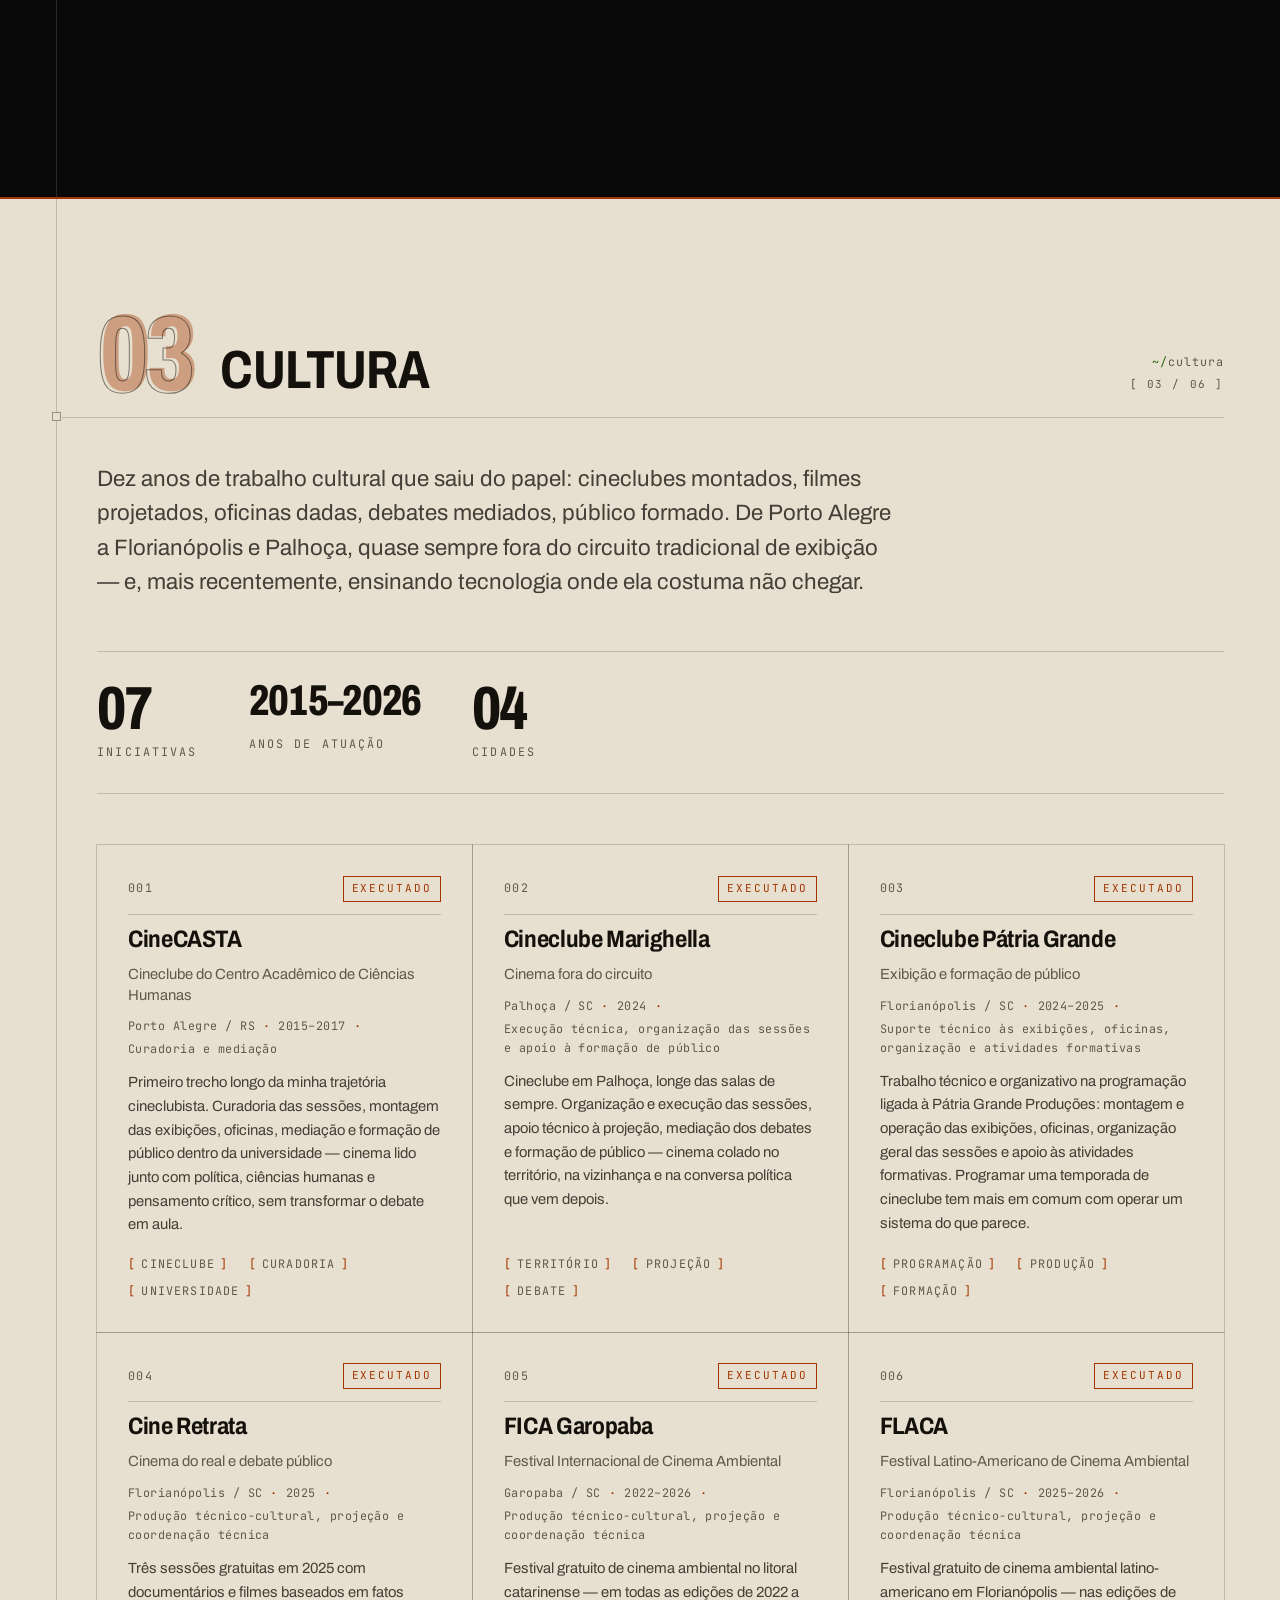
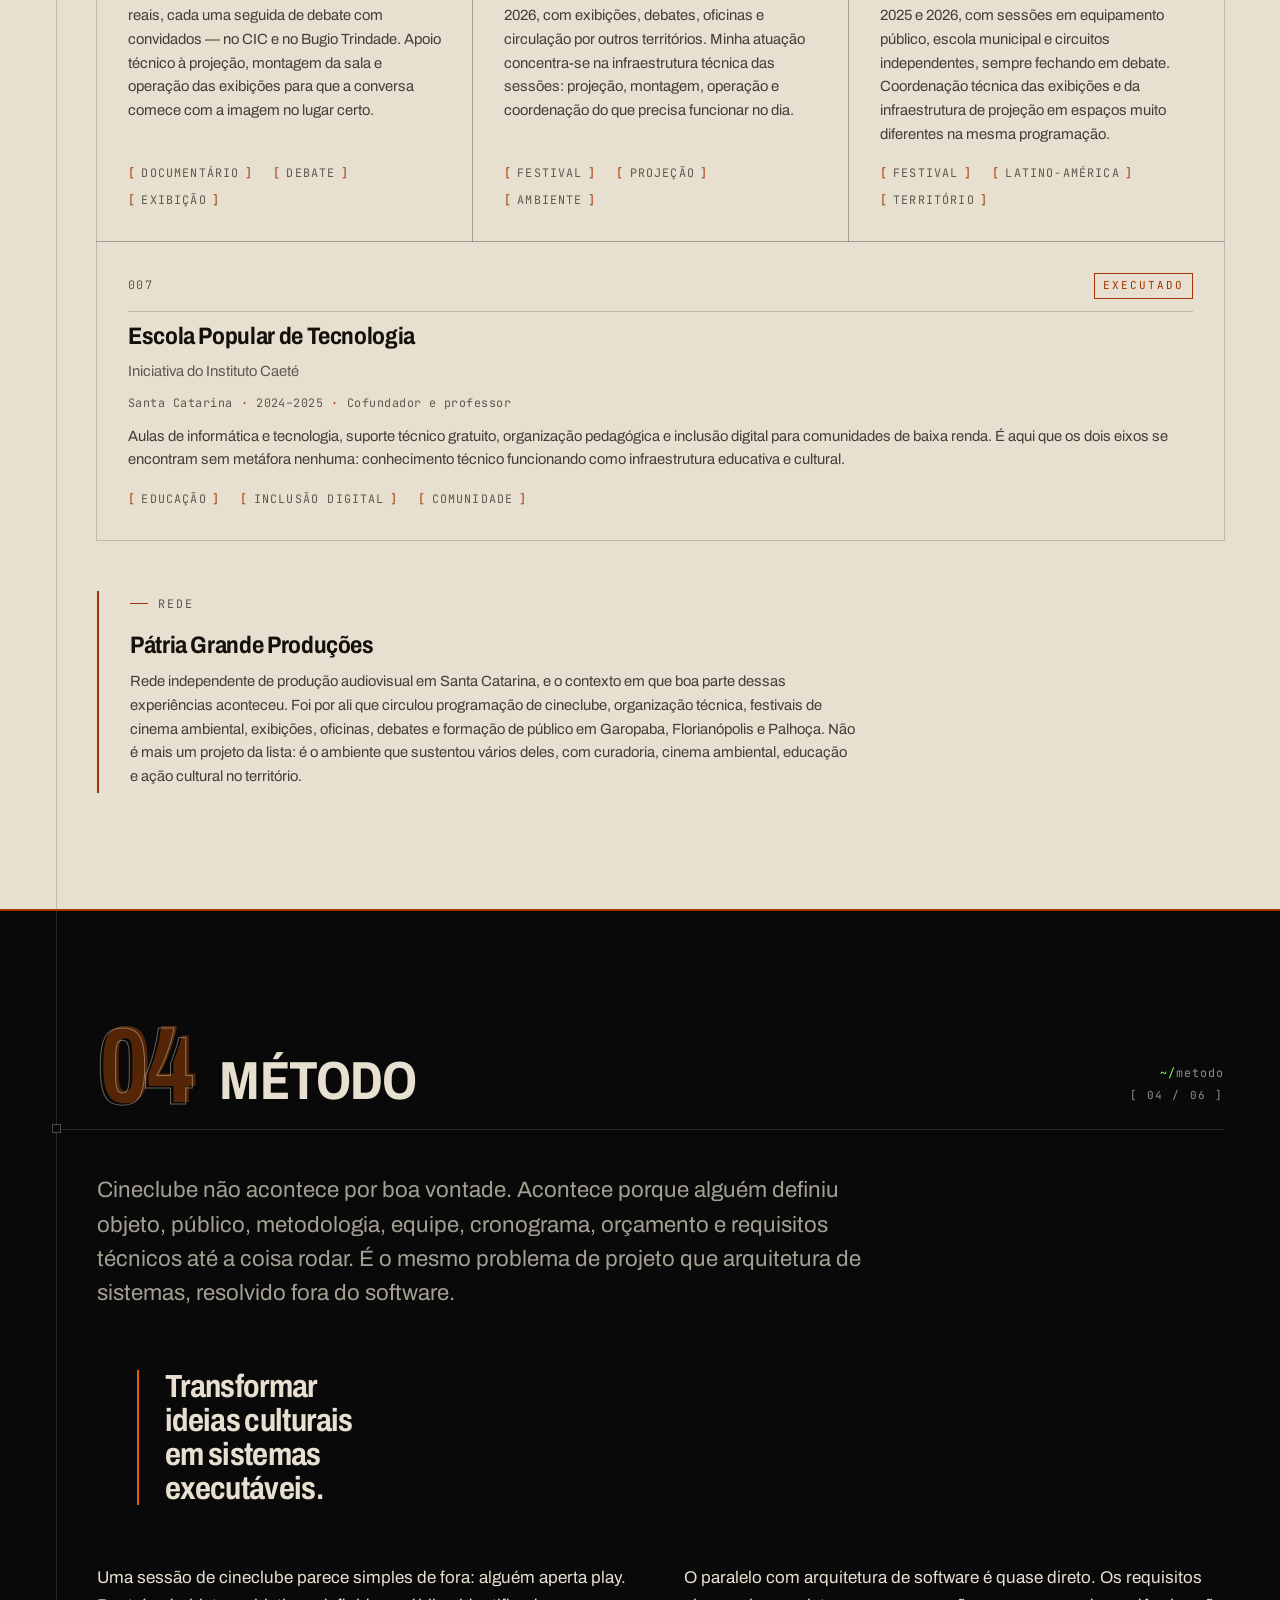
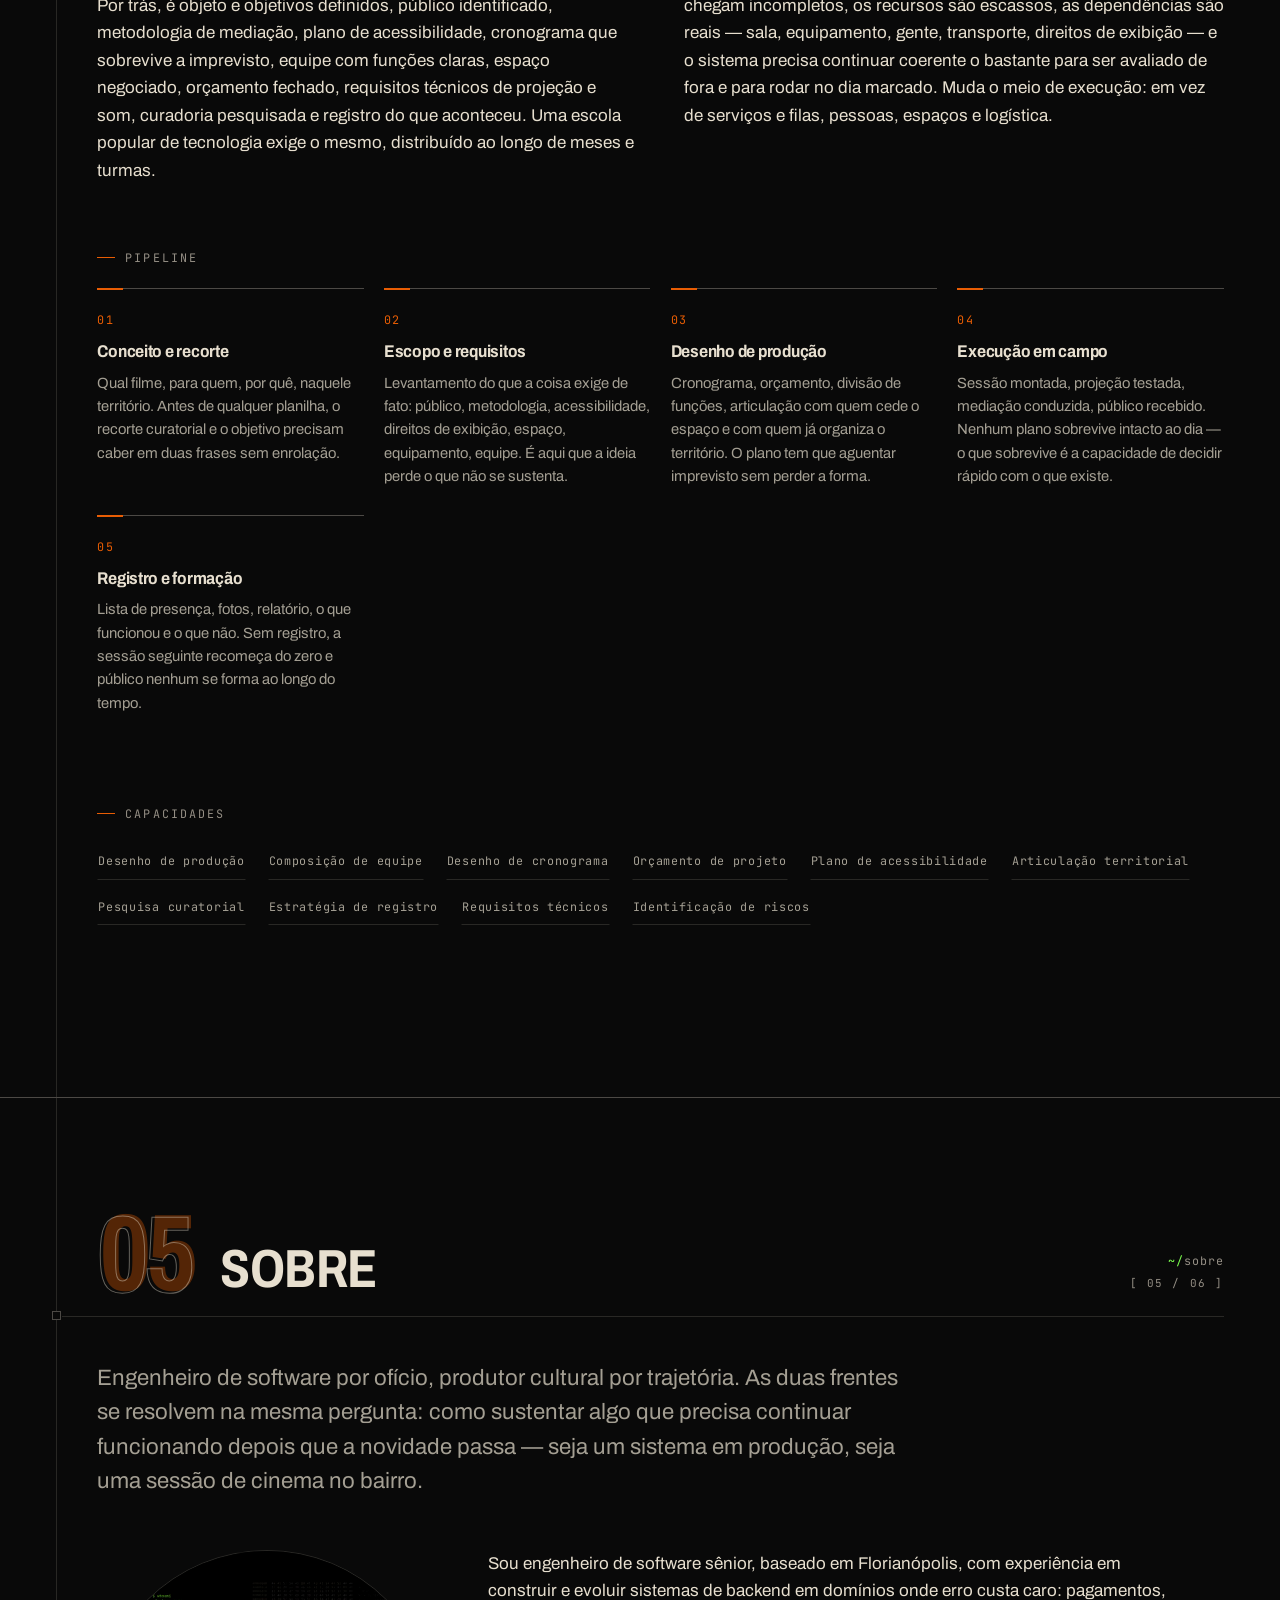
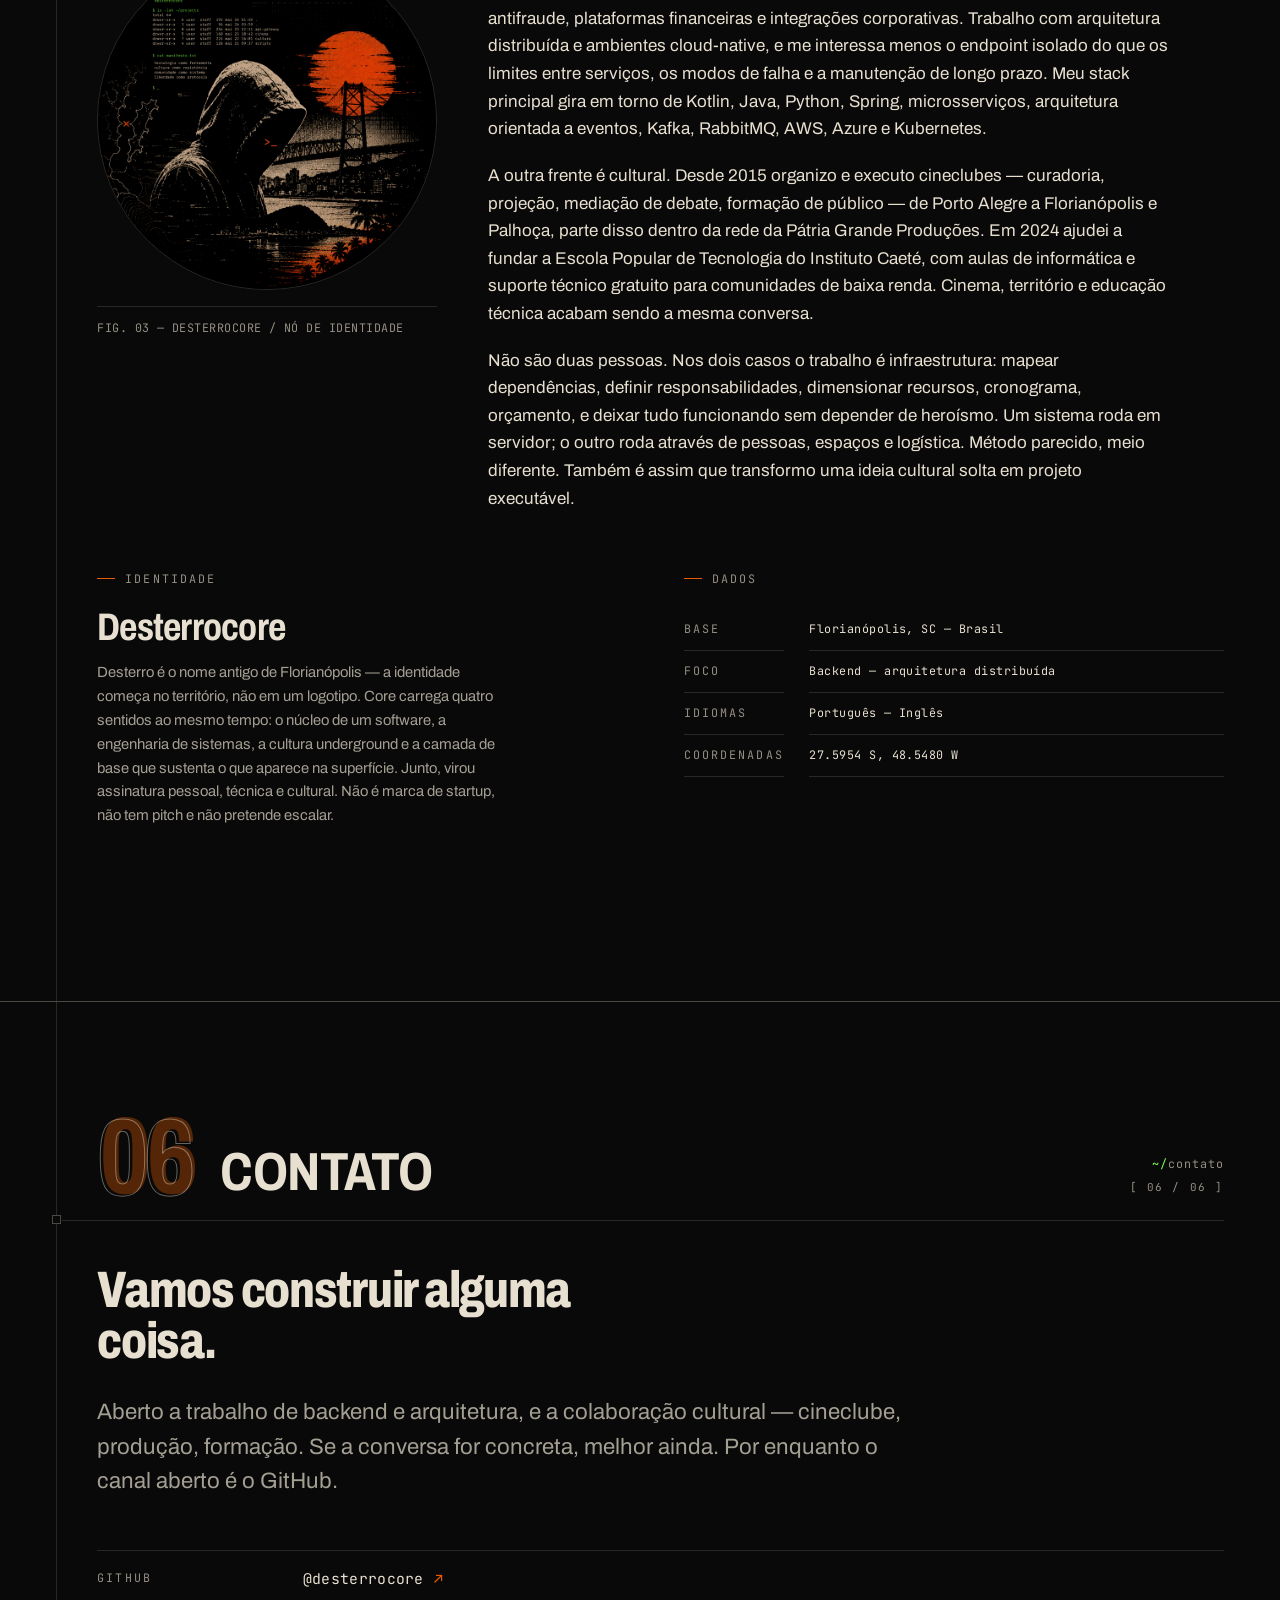
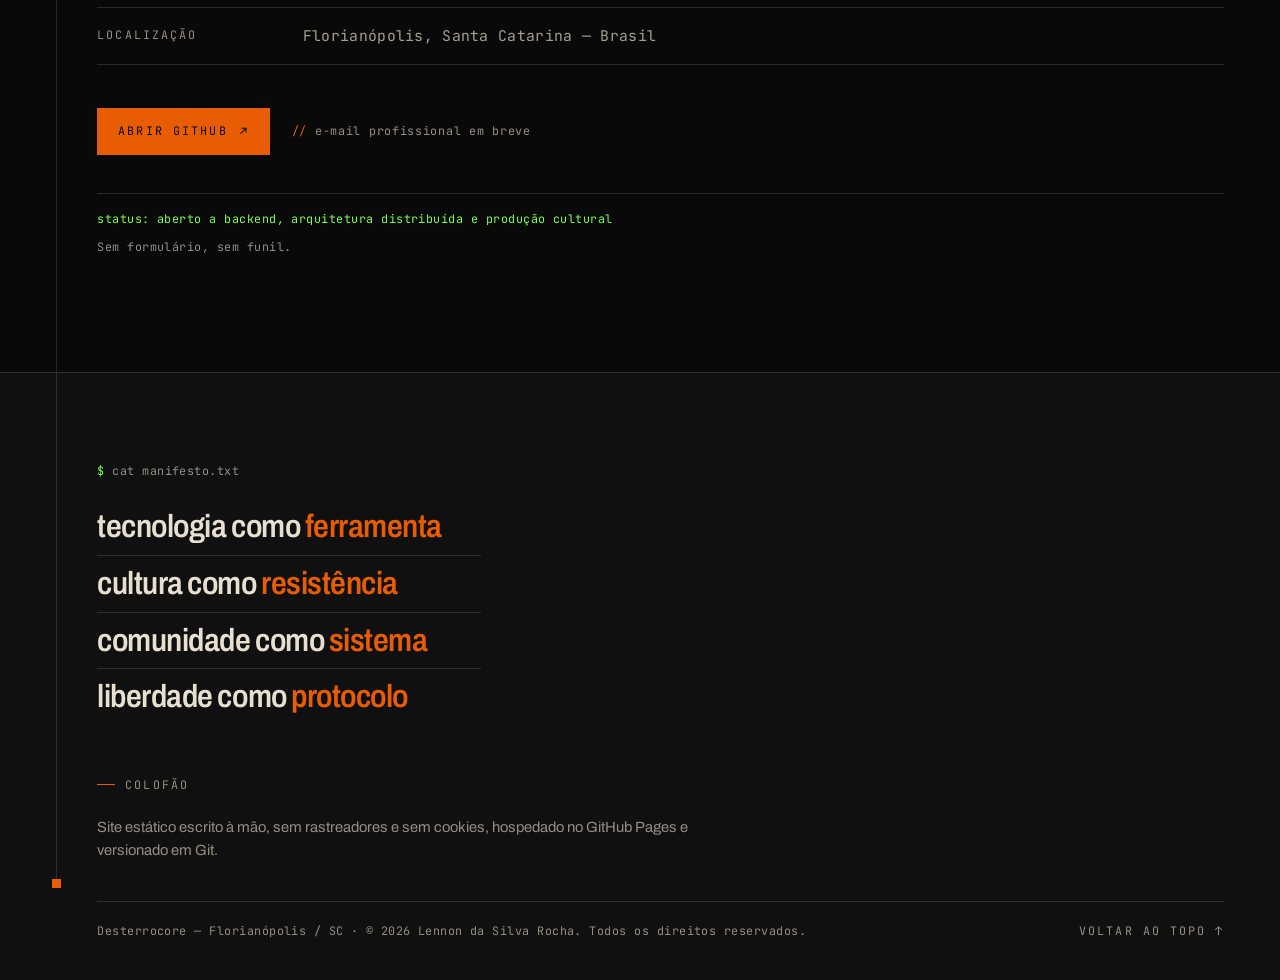
==== commit ef42b993: "Drop Vozes Veladas and group Cultura as cineclubs, festivals, Escola" ====
--- a/index.html
+++ b/index.html
@@ -557,20 +557,20 @@
           <span class="card__idx mono">002</span>
           <span class="stamp mono" data-i18n="culture.realized.label">EXECUTADO</span>
         </div>
-        <h3 class="card__name" data-i18n="culture.item2.name">FICA Garopaba</h3>
-        <p class="card__sub" data-i18n="culture.item2.subtitle">Festival Internacional de Cinema Ambiental</p>
+        <h3 class="card__name" data-i18n="culture.item2.name">Cineclube Marighella</h3>
+        <p class="card__sub" data-i18n="culture.item2.subtitle">Cinema fora do circuito</p>
         <p class="card__meta mono">
-          <span data-i18n="culture.item2.place">Garopaba / SC</span>
-          <span class="card__dot" aria-hidden="true">&#183;</span>
-          <span data-i18n="culture.item2.years">2022–2026</span>
-          <span class="card__dot" aria-hidden="true">&#183;</span>
-          <span data-i18n="culture.item2.role">Produção técnico-cultural, projeção e coordenação técnica</span>
+          <span data-i18n="culture.item2.place">Palhoça / SC</span>
+          <span class="card__dot" aria-hidden="true">&#183;</span>
+          <span data-i18n="culture.item2.years">2024</span>
+          <span class="card__dot" aria-hidden="true">&#183;</span>
+          <span data-i18n="culture.item2.role">Execução técnica, organização das sessões e apoio à formação de público</span>
         </p>
-        <p class="card__body" data-i18n="culture.item2.body">Festival gratuito de cinema ambiental no litoral catarinense — em todas as edições de 2022 a 2026, com exibições, debates, oficinas e circulação por outros territórios. Minha atuação concentra-se na infraestrutura técnica das sessões: projeção, montagem, operação e coordenação do que precisa funcionar no dia.</p>
+        <p class="card__body" data-i18n="culture.item2.body">Cineclube em Palhoça, longe das salas de sempre. Organização e execução das sessões, apoio técnico à projeção, mediação dos debates e formação de público — cinema colado no território, na vizinhança e na conversa política que vem depois.</p>
         <ul class="tags">
-          <li class="tag" data-i18n="culture.item2.tag1">FESTIVAL</li>
+          <li class="tag" data-i18n="culture.item2.tag1">TERRITÓRIO</li>
           <li class="tag" data-i18n="culture.item2.tag2">PROJEÇÃO</li>
-          <li class="tag" data-i18n="culture.item2.tag3">AMBIENTE</li>
+          <li class="tag" data-i18n="culture.item2.tag3">DEBATE</li>
         </ul>
       </li>
 
@@ -579,20 +579,20 @@
           <span class="card__idx mono">003</span>
           <span class="stamp mono" data-i18n="culture.realized.label">EXECUTADO</span>
         </div>
-        <h3 class="card__name" data-i18n="culture.item3.name">Cineclube Marighella</h3>
-        <p class="card__sub" data-i18n="culture.item3.subtitle">Cinema fora do circuito</p>
+        <h3 class="card__name" data-i18n="culture.item3.name">Cineclube Pátria Grande</h3>
+        <p class="card__sub" data-i18n="culture.item3.subtitle">Exibição e formação de público</p>
         <p class="card__meta mono">
-          <span data-i18n="culture.item3.place">Palhoça / SC</span>
-          <span class="card__dot" aria-hidden="true">&#183;</span>
-          <span data-i18n="culture.item3.years">2024</span>
-          <span class="card__dot" aria-hidden="true">&#183;</span>
-          <span data-i18n="culture.item3.role">Execução técnica, organização das sessões e apoio à formação de público</span>
+          <span data-i18n="culture.item3.place">Florianópolis / SC</span>
+          <span class="card__dot" aria-hidden="true">&#183;</span>
+          <span data-i18n="culture.item3.years">2024–2025</span>
+          <span class="card__dot" aria-hidden="true">&#183;</span>
+          <span data-i18n="culture.item3.role">Suporte técnico às exibições, oficinas, organização e atividades formativas</span>
         </p>
-        <p class="card__body" data-i18n="culture.item3.body">Cineclube em Palhoça, longe das salas de sempre. Organização e execução das sessões, apoio técnico à projeção, mediação dos debates e formação de público — cinema colado no território, na vizinhança e na conversa política que vem depois.</p>
+        <p class="card__body" data-i18n="culture.item3.body">Trabalho técnico e organizativo na programação ligada à Pátria Grande Produções: montagem e operação das exibições, oficinas, organização geral das sessões e apoio às atividades formativas. Programar uma temporada de cineclube tem mais em comum com operar um sistema do que parece.</p>
         <ul class="tags">
-          <li class="tag" data-i18n="culture.item3.tag1">TERRITÓRIO</li>
-          <li class="tag" data-i18n="culture.item3.tag2">PROJEÇÃO</li>
-          <li class="tag" data-i18n="culture.item3.tag3">DEBATE</li>
+          <li class="tag" data-i18n="culture.item3.tag1">PROGRAMAÇÃO</li>
+          <li class="tag" data-i18n="culture.item3.tag2">PRODUÇÃO</li>
+          <li class="tag" data-i18n="culture.item3.tag3">FORMAÇÃO</li>
         </ul>
       </li>
 
@@ -601,42 +601,42 @@
           <span class="card__idx mono">004</span>
           <span class="stamp mono" data-i18n="culture.realized.label">EXECUTADO</span>
         </div>
-        <h3 class="card__name" data-i18n="culture.item4.name">Cineclube Pátria Grande</h3>
-        <p class="card__sub" data-i18n="culture.item4.subtitle">Exibição e formação de público</p>
+        <h3 class="card__name" data-i18n="culture.item4.name">Cine Retrata</h3>
+        <p class="card__sub" data-i18n="culture.item4.subtitle">Cinema do real e debate público</p>
         <p class="card__meta mono">
           <span data-i18n="culture.item4.place">Florianópolis / SC</span>
           <span class="card__dot" aria-hidden="true">&#183;</span>
-          <span data-i18n="culture.item4.years">2024–2025</span>
-          <span class="card__dot" aria-hidden="true">&#183;</span>
-          <span data-i18n="culture.item4.role">Suporte técnico às exibições, oficinas, organização e atividades formativas</span>
+          <span data-i18n="culture.item4.years">2025</span>
+          <span class="card__dot" aria-hidden="true">&#183;</span>
+          <span data-i18n="culture.item4.role">Produção técnico-cultural, projeção e coordenação técnica</span>
         </p>
-        <p class="card__body" data-i18n="culture.item4.body">Trabalho técnico e organizativo na programação ligada à Pátria Grande Produções: montagem e operação das exibições, oficinas, organização geral das sessões e apoio às atividades formativas. Programar uma temporada de cineclube tem mais em comum com operar um sistema do que parece.</p>
+        <p class="card__body" data-i18n="culture.item4.body">Três sessões gratuitas em 2025 com documentários e filmes baseados em fatos reais, cada uma seguida de debate com convidados — no CIC e no Bugio Trindade. Apoio técnico à projeção, montagem da sala e operação das exibições para que a conversa comece com a imagem no lugar certo.</p>
         <ul class="tags">
-          <li class="tag" data-i18n="culture.item4.tag1">PROGRAMAÇÃO</li>
-          <li class="tag" data-i18n="culture.item4.tag2">PRODUÇÃO</li>
-          <li class="tag" data-i18n="culture.item4.tag3">FORMAÇÃO</li>
+          <li class="tag" data-i18n="culture.item4.tag1">DOCUMENTÁRIO</li>
+          <li class="tag" data-i18n="culture.item4.tag2">DEBATE</li>
+          <li class="tag" data-i18n="culture.item4.tag3">EXIBIÇÃO</li>
         </ul>
       </li>
 
-      <li class="card card--wide" data-reveal>
+      <li class="card" data-reveal>
         <div class="card__bar">
           <span class="card__idx mono">005</span>
           <span class="stamp mono" data-i18n="culture.realized.label">EXECUTADO</span>
         </div>
-        <h3 class="card__name" data-i18n="culture.item5.name">Escola Popular de Tecnologia</h3>
-        <p class="card__sub" data-i18n="culture.item5.subtitle">Iniciativa do Instituto Caeté</p>
+        <h3 class="card__name" data-i18n="culture.item5.name">FICA Garopaba</h3>
+        <p class="card__sub" data-i18n="culture.item5.subtitle">Festival Internacional de Cinema Ambiental</p>
         <p class="card__meta mono">
-          <span data-i18n="culture.item5.place">Santa Catarina</span>
-          <span class="card__dot" aria-hidden="true">&#183;</span>
-          <span data-i18n="culture.item5.years">2024–2025</span>
-          <span class="card__dot" aria-hidden="true">&#183;</span>
-          <span data-i18n="culture.item5.role">Cofundador e professor</span>
+          <span data-i18n="culture.item5.place">Garopaba / SC</span>
+          <span class="card__dot" aria-hidden="true">&#183;</span>
+          <span data-i18n="culture.item5.years">2022–2026</span>
+          <span class="card__dot" aria-hidden="true">&#183;</span>
+          <span data-i18n="culture.item5.role">Produção técnico-cultural, projeção e coordenação técnica</span>
         </p>
-        <p class="card__body" data-i18n="culture.item5.body">Aulas de informática e tecnologia, suporte técnico gratuito, organização pedagógica e inclusão digital para comunidades de baixa renda. É aqui que os dois eixos se encontram sem metáfora nenhuma: conhecimento técnico funcionando como infraestrutura educativa e cultural.</p>
+        <p class="card__body" data-i18n="culture.item5.body">Festival gratuito de cinema ambiental no litoral catarinense — em todas as edições de 2022 a 2026, com exibições, debates, oficinas e circulação por outros territórios. Minha atuação concentra-se na infraestrutura técnica das sessões: projeção, montagem, operação e coordenação do que precisa funcionar no dia.</p>
         <ul class="tags">
-          <li class="tag" data-i18n="culture.item5.tag1">EDUCAÇÃO</li>
-          <li class="tag" data-i18n="culture.item5.tag2">INCLUSÃO DIGITAL</li>
-          <li class="tag" data-i18n="culture.item5.tag3">COMUNIDADE</li>
+          <li class="tag" data-i18n="culture.item5.tag1">FESTIVAL</li>
+          <li class="tag" data-i18n="culture.item5.tag2">PROJEÇÃO</li>
+          <li class="tag" data-i18n="culture.item5.tag3">AMBIENTE</li>
         </ul>
       </li>
 
@@ -645,42 +645,42 @@
           <span class="card__idx mono">006</span>
           <span class="stamp mono" data-i18n="culture.realized.label">EXECUTADO</span>
         </div>
-        <h3 class="card__name" data-i18n="culture.item6.name">Cine Retrata</h3>
-        <p class="card__sub" data-i18n="culture.item6.subtitle">Cinema do real e debate público</p>
+        <h3 class="card__name" data-i18n="culture.item6.name">FLACA</h3>
+        <p class="card__sub" data-i18n="culture.item6.subtitle">Festival Latino-Americano de Cinema Ambiental</p>
         <p class="card__meta mono">
           <span data-i18n="culture.item6.place">Florianópolis / SC</span>
           <span class="card__dot" aria-hidden="true">&#183;</span>
-          <span data-i18n="culture.item6.years">2025</span>
+          <span data-i18n="culture.item6.years">2025–2026</span>
           <span class="card__dot" aria-hidden="true">&#183;</span>
           <span data-i18n="culture.item6.role">Produção técnico-cultural, projeção e coordenação técnica</span>
         </p>
-        <p class="card__body" data-i18n="culture.item6.body">Três sessões gratuitas em 2025 com documentários e filmes baseados em fatos reais, cada uma seguida de debate com convidados — no CIC e no Bugio Trindade. Apoio técnico à projeção, montagem da sala e operação das exibições para que a conversa comece com a imagem no lugar certo.</p>
+        <p class="card__body" data-i18n="culture.item6.body">Festival gratuito de cinema ambiental latino-americano em Florianópolis — nas edições de 2025 e 2026, com sessões em equipamento público, escola municipal e circuitos independentes, sempre fechando em debate. Coordenação técnica das exibições e da infraestrutura de projeção em espaços muito diferentes na mesma programação.</p>
         <ul class="tags">
-          <li class="tag" data-i18n="culture.item6.tag1">DOCUMENTÁRIO</li>
-          <li class="tag" data-i18n="culture.item6.tag2">DEBATE</li>
-          <li class="tag" data-i18n="culture.item6.tag3">EXIBIÇÃO</li>
+          <li class="tag" data-i18n="culture.item6.tag1">FESTIVAL</li>
+          <li class="tag" data-i18n="culture.item6.tag2">LATINO-AMÉRICA</li>
+          <li class="tag" data-i18n="culture.item6.tag3">TERRITÓRIO</li>
         </ul>
       </li>
 
-      <li class="card" data-reveal>
+      <li class="card card--wide" data-reveal>
         <div class="card__bar">
           <span class="card__idx mono">007</span>
           <span class="stamp mono" data-i18n="culture.realized.label">EXECUTADO</span>
         </div>
-        <h3 class="card__name" data-i18n="culture.item7.name">FLACA</h3>
-        <p class="card__sub" data-i18n="culture.item7.subtitle">Festival Latino-Americano de Cinema Ambiental</p>
+        <h3 class="card__name" data-i18n="culture.item7.name">Escola Popular de Tecnologia</h3>
+        <p class="card__sub" data-i18n="culture.item7.subtitle">Iniciativa do Instituto Caeté</p>
         <p class="card__meta mono">
-          <span data-i18n="culture.item7.place">Florianópolis / SC</span>
-          <span class="card__dot" aria-hidden="true">&#183;</span>
-          <span data-i18n="culture.item7.years">2025–2026</span>
-          <span class="card__dot" aria-hidden="true">&#183;</span>
-          <span data-i18n="culture.item7.role">Produção técnico-cultural, projeção e coordenação técnica</span>
+          <span data-i18n="culture.item7.place">Santa Catarina</span>
+          <span class="card__dot" aria-hidden="true">&#183;</span>
+          <span data-i18n="culture.item7.years">2024–2025</span>
+          <span class="card__dot" aria-hidden="true">&#183;</span>
+          <span data-i18n="culture.item7.role">Cofundador e professor</span>
         </p>
-        <p class="card__body" data-i18n="culture.item7.body">Festival gratuito de cinema ambiental latino-americano em Florianópolis — nas edições de 2025 e 2026, com sessões em equipamento público, escola municipal e circuitos independentes, sempre fechando em debate. Coordenação técnica das exibições e da infraestrutura de projeção em espaços muito diferentes na mesma programação.</p>
+        <p class="card__body" data-i18n="culture.item7.body">Aulas de informática e tecnologia, suporte técnico gratuito, organização pedagógica e inclusão digital para comunidades de baixa renda. É aqui que os dois eixos se encontram sem metáfora nenhuma: conhecimento técnico funcionando como infraestrutura educativa e cultural.</p>
         <ul class="tags">
-          <li class="tag" data-i18n="culture.item7.tag1">FESTIVAL</li>
-          <li class="tag" data-i18n="culture.item7.tag2">LATINO-AMÉRICA</li>
-          <li class="tag" data-i18n="culture.item7.tag3">TERRITÓRIO</li>
+          <li class="tag" data-i18n="culture.item7.tag1">EDUCAÇÃO</li>
+          <li class="tag" data-i18n="culture.item7.tag2">INCLUSÃO DIGITAL</li>
+          <li class="tag" data-i18n="culture.item7.tag3">COMUNIDADE</li>
         </ul>
       </li>
 
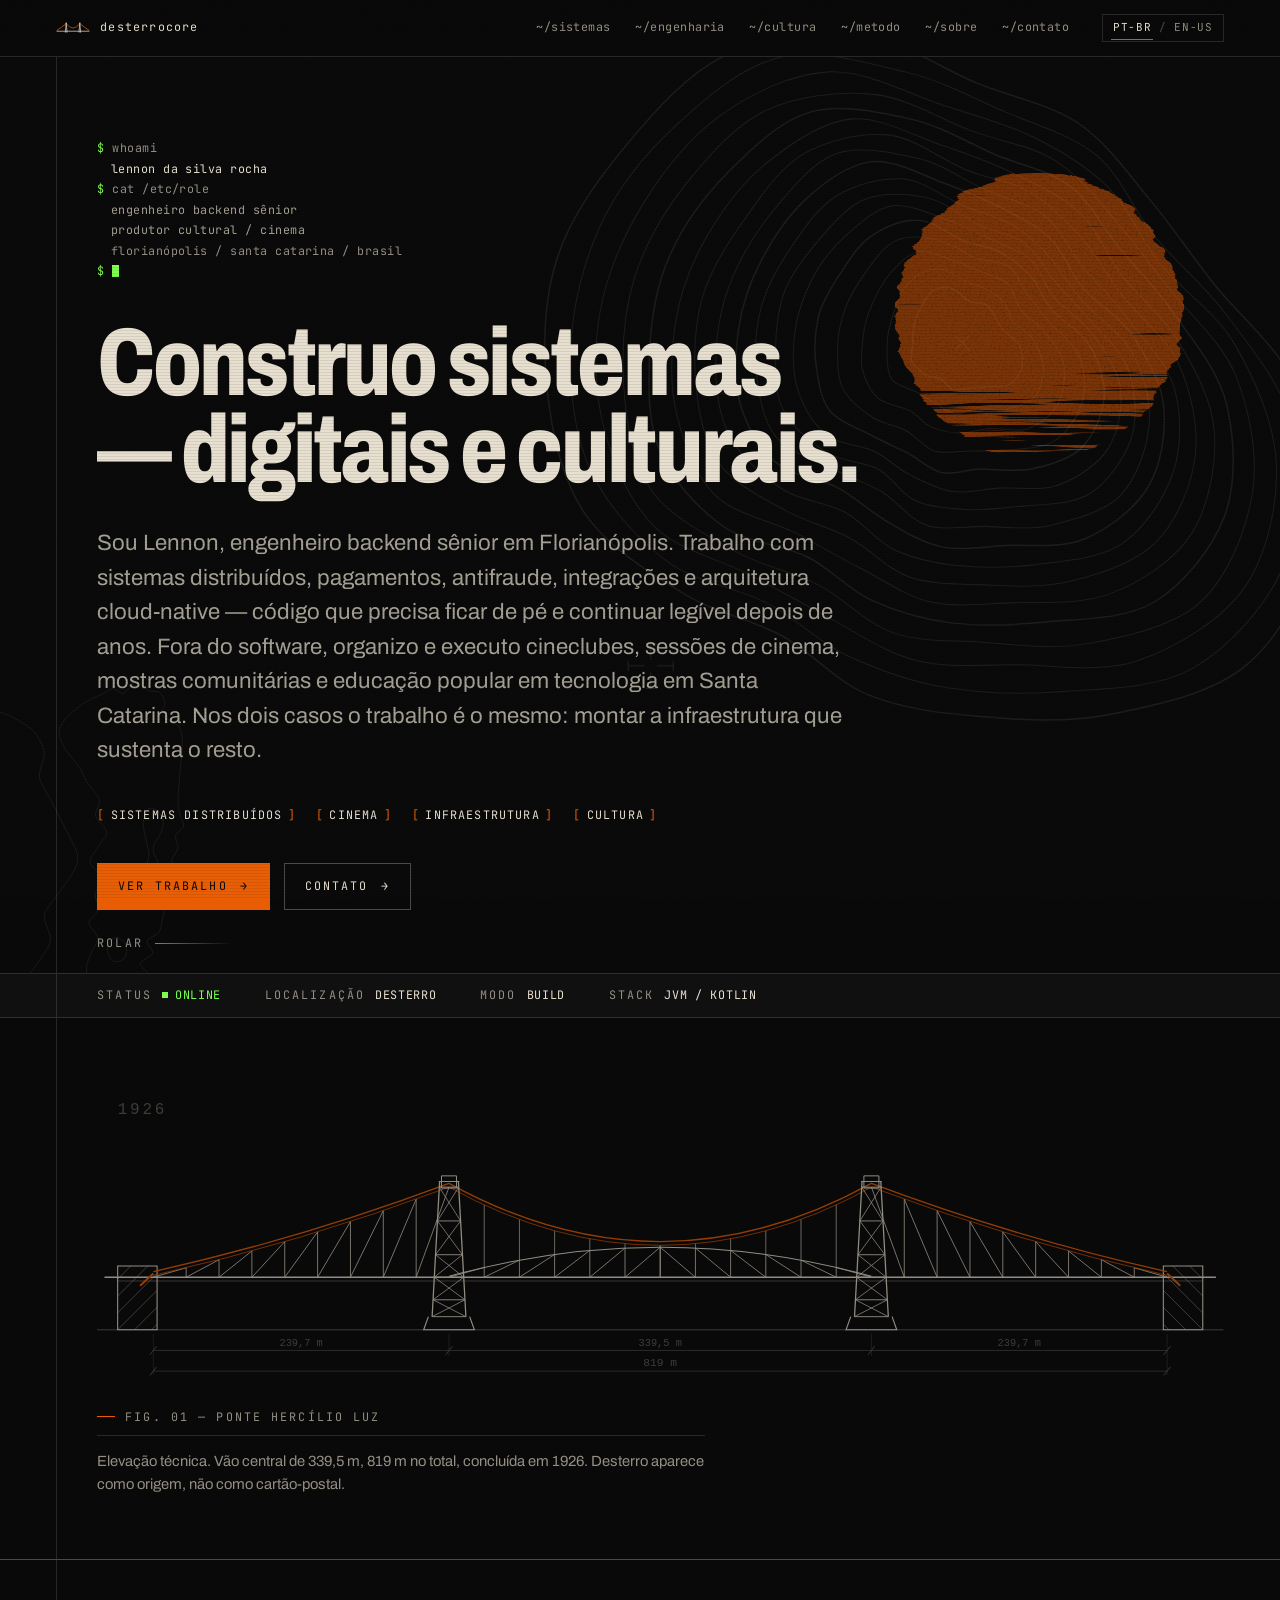
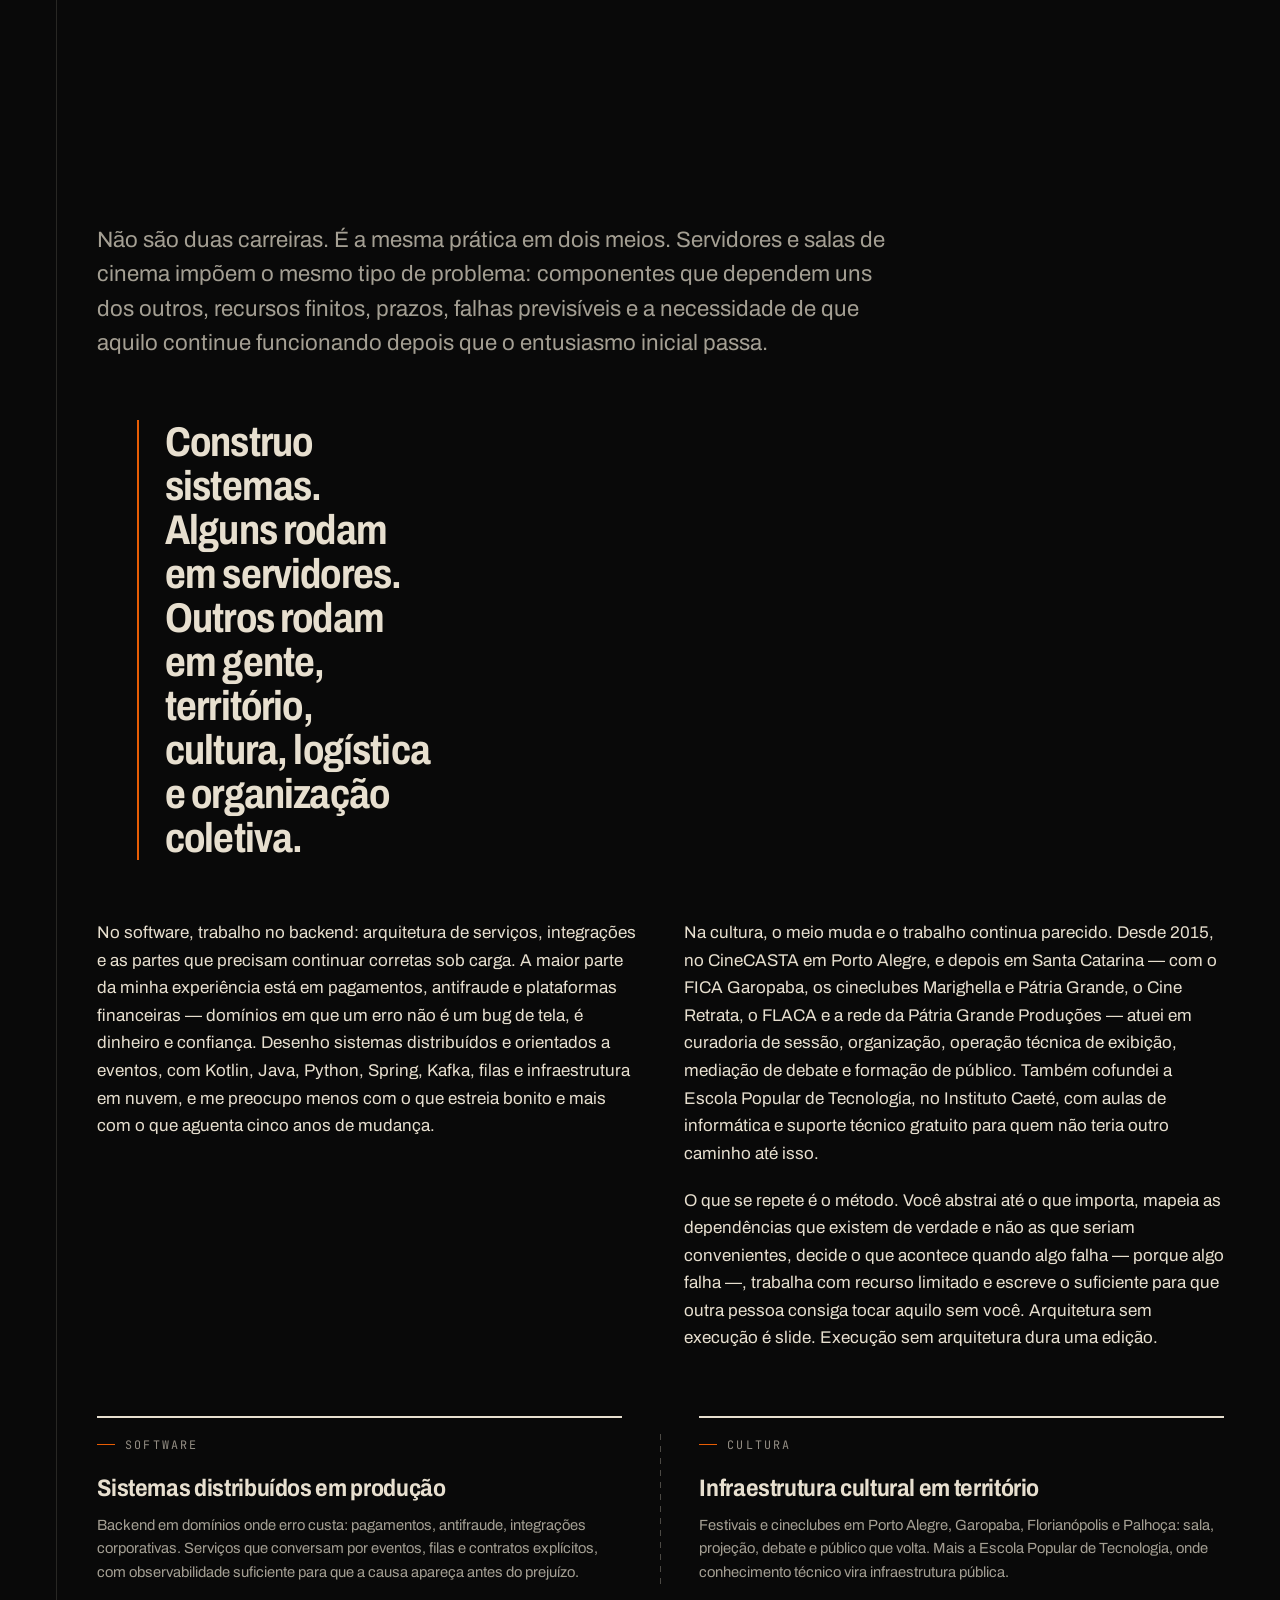
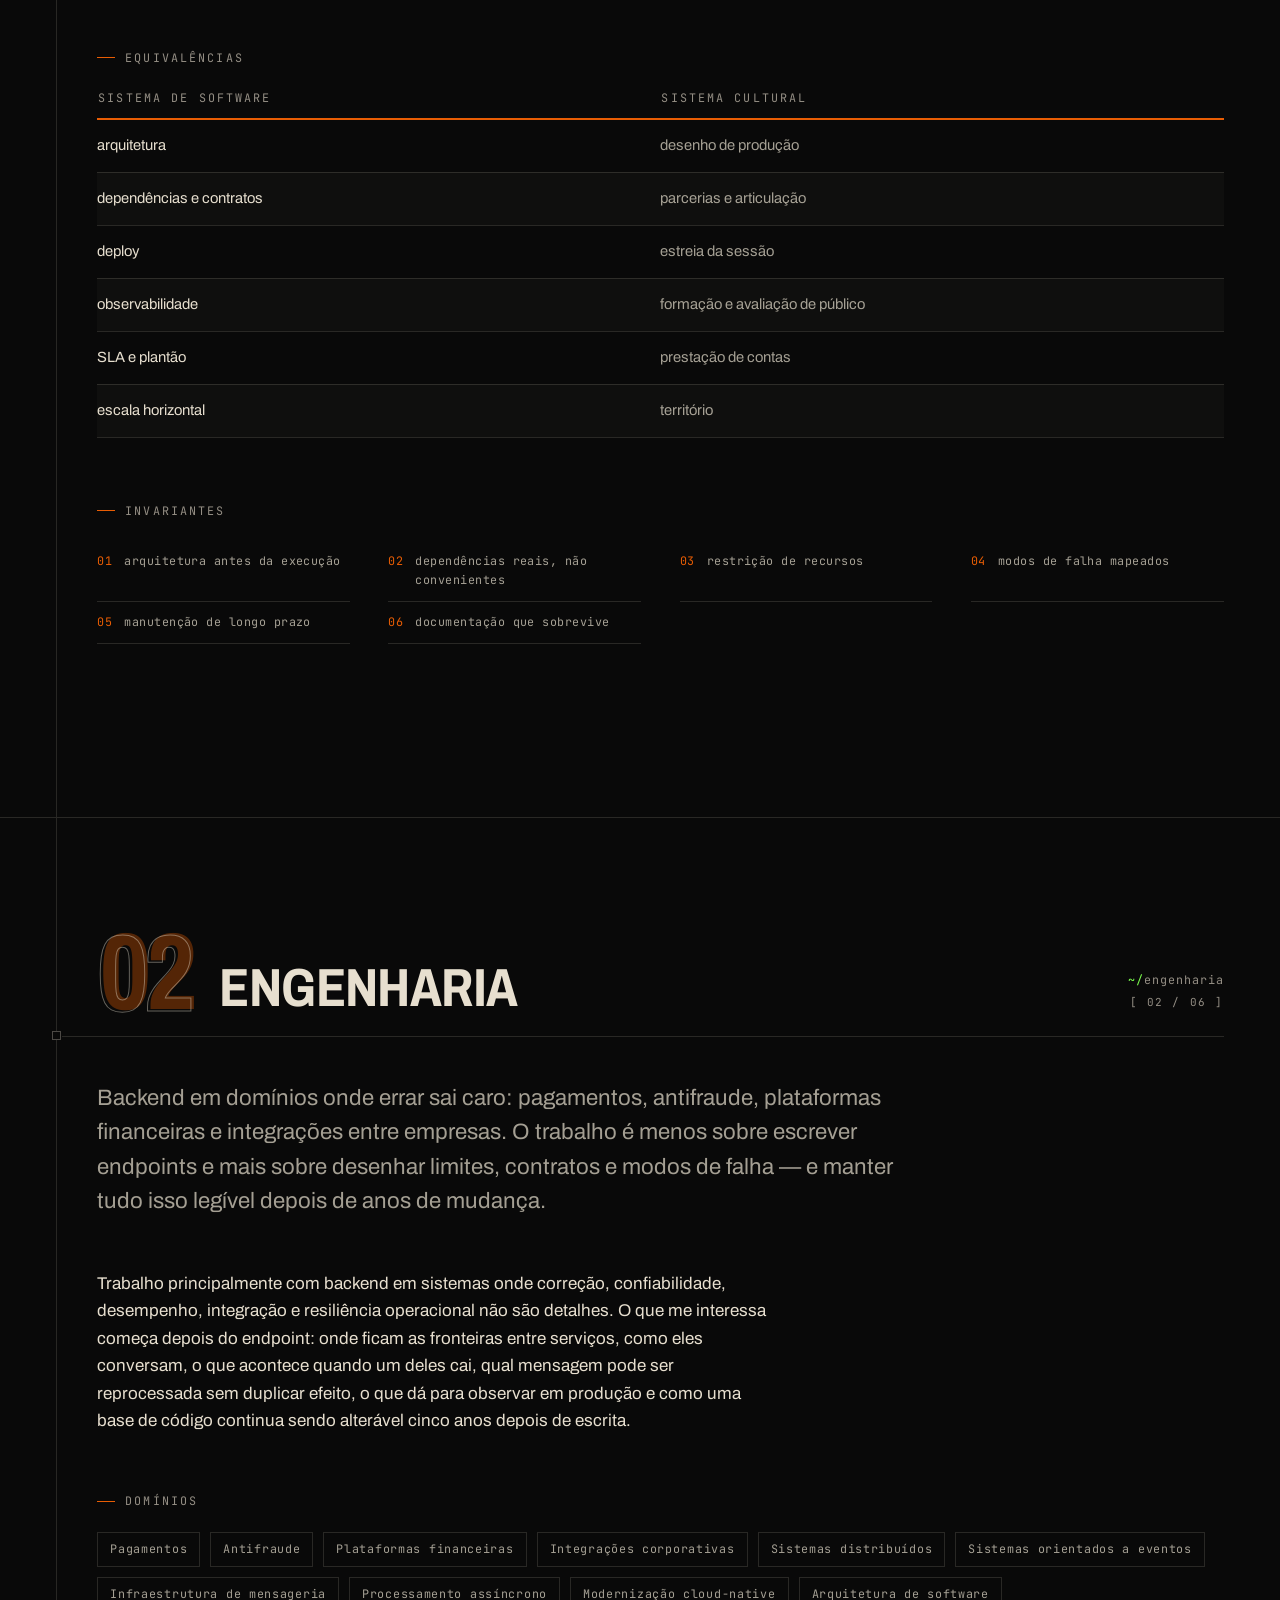
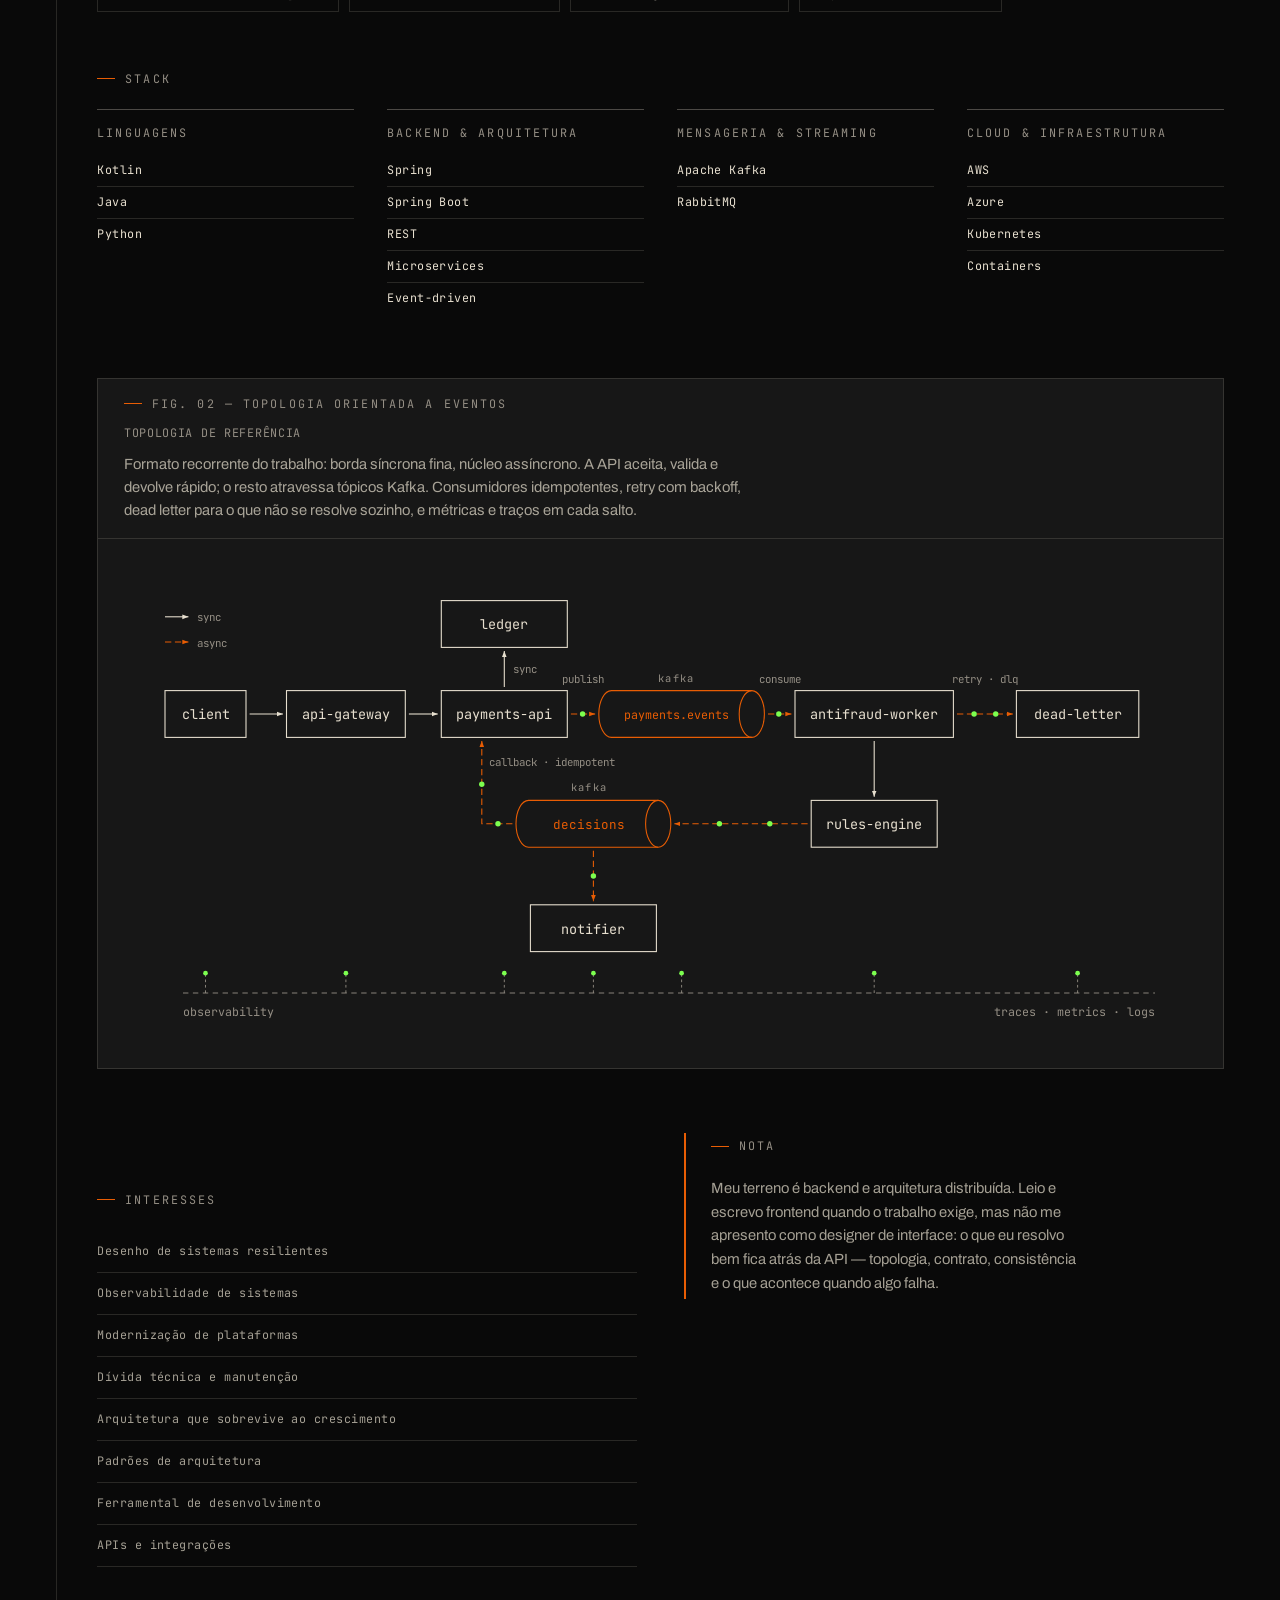
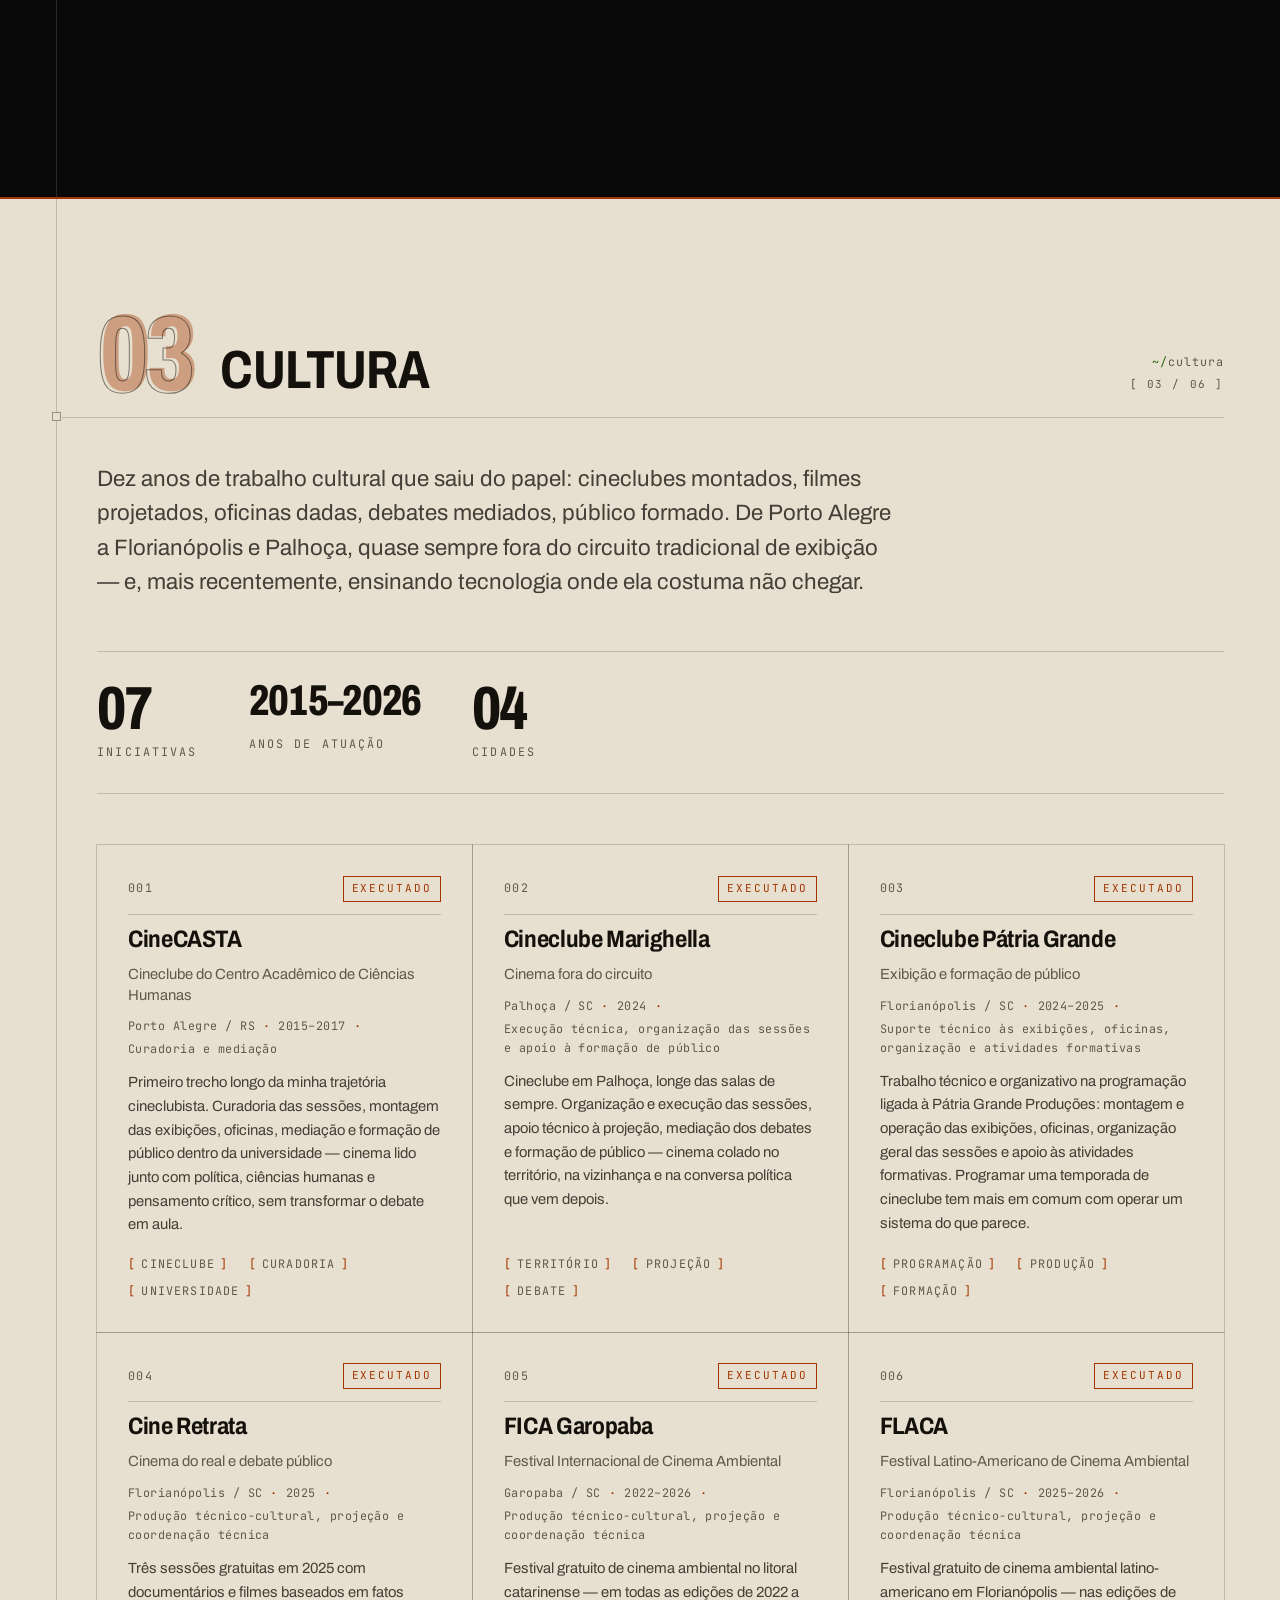
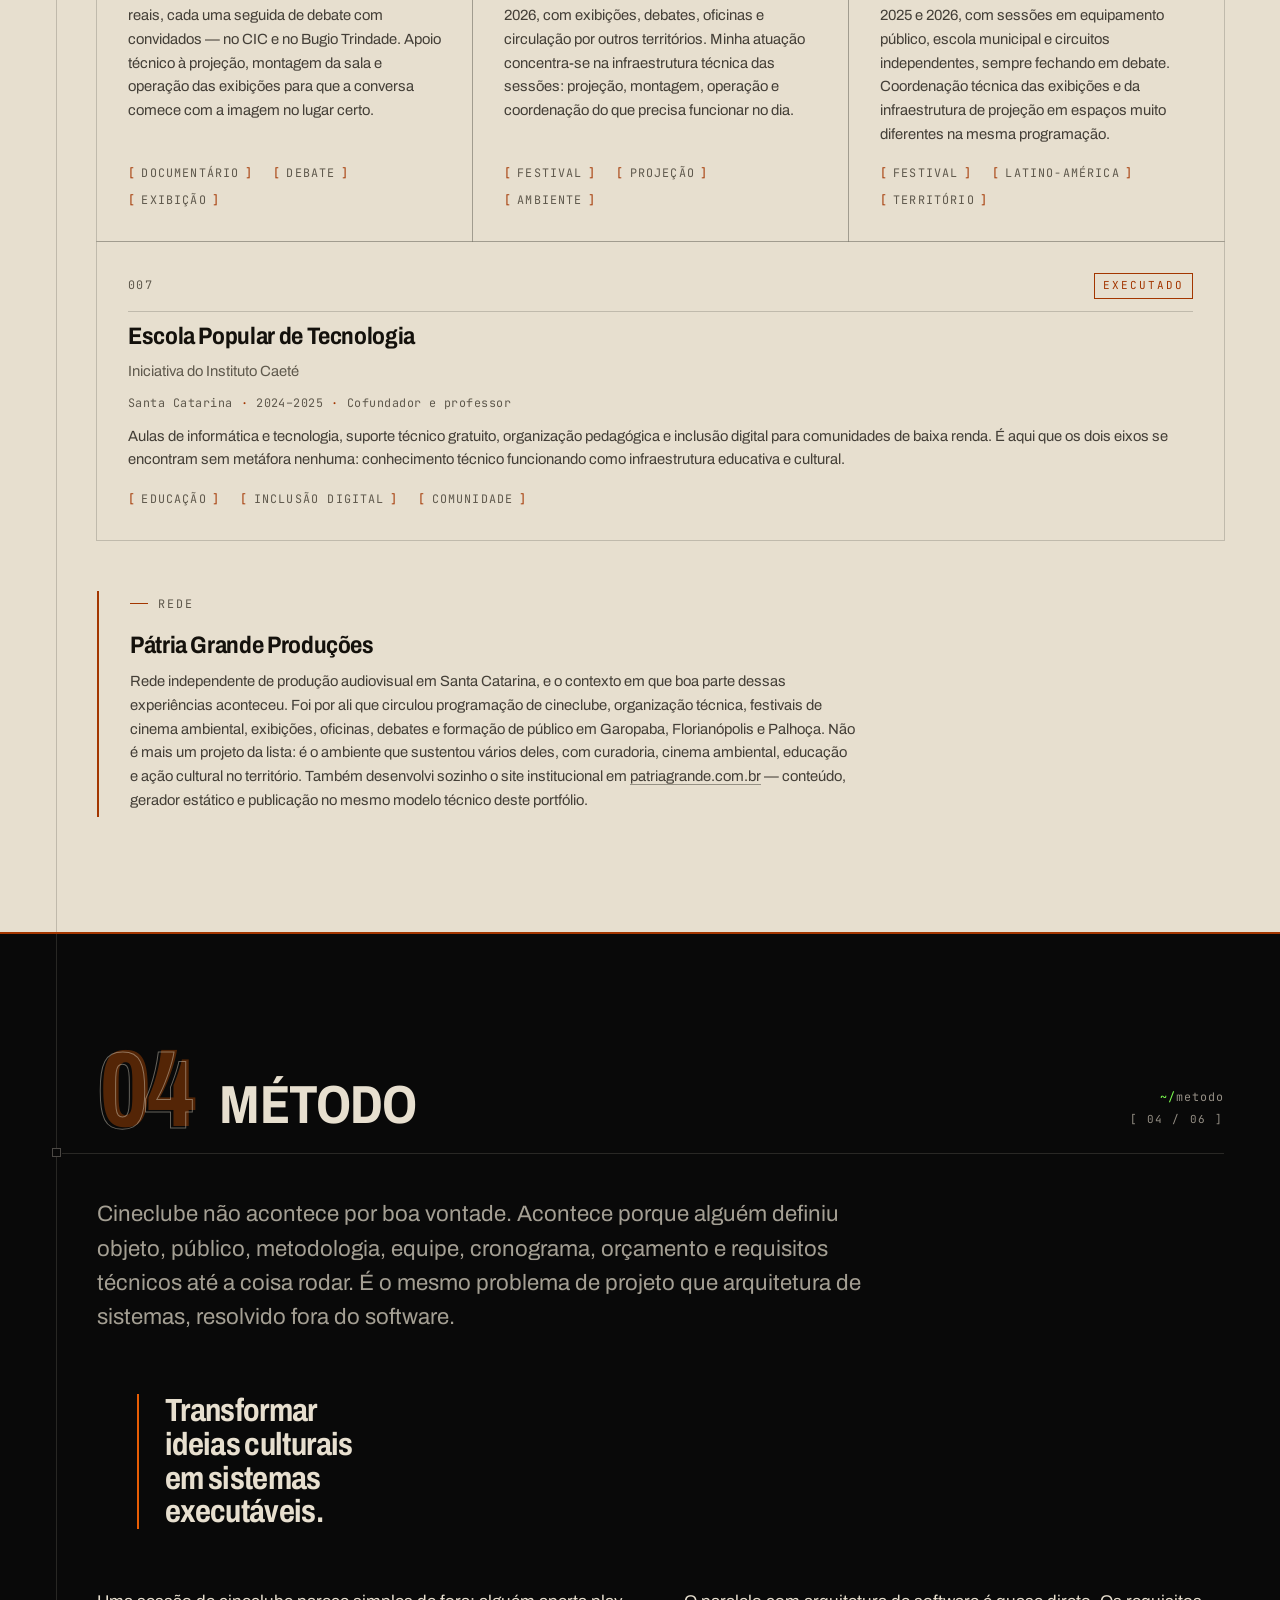
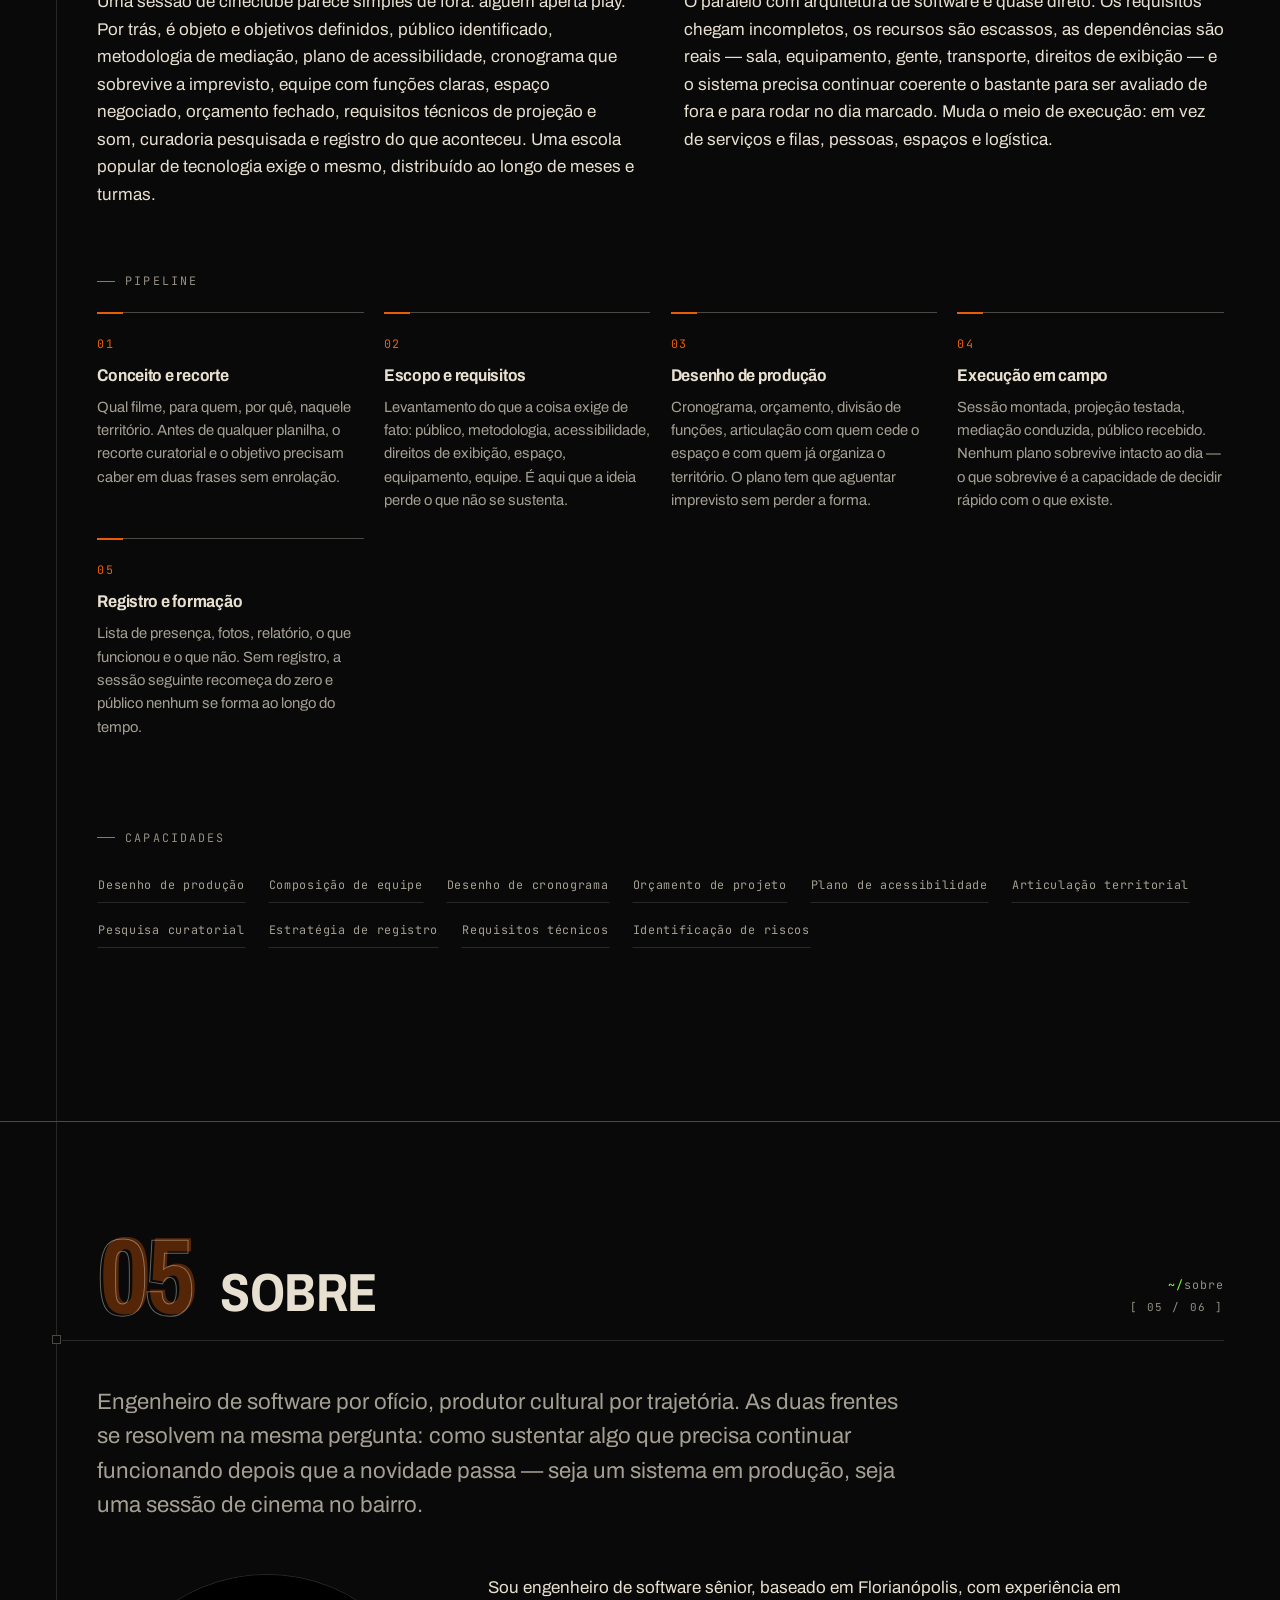
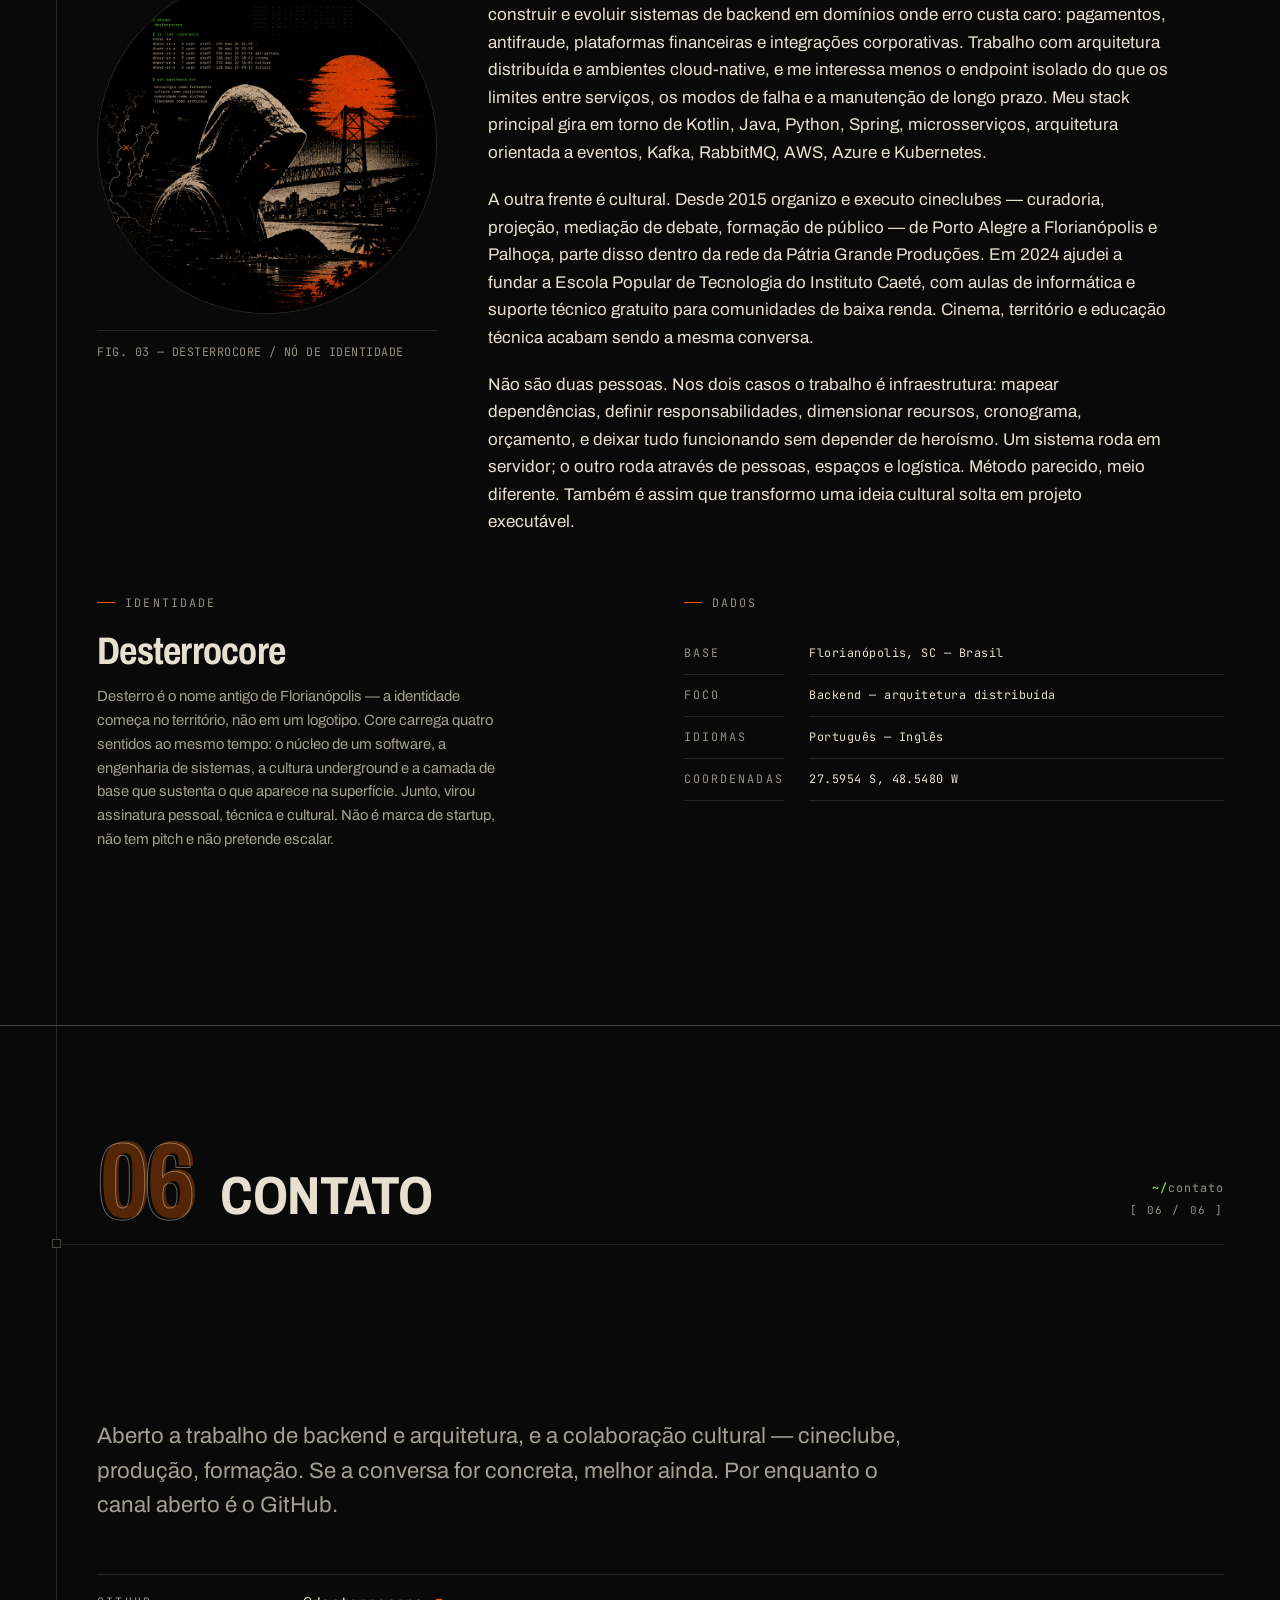
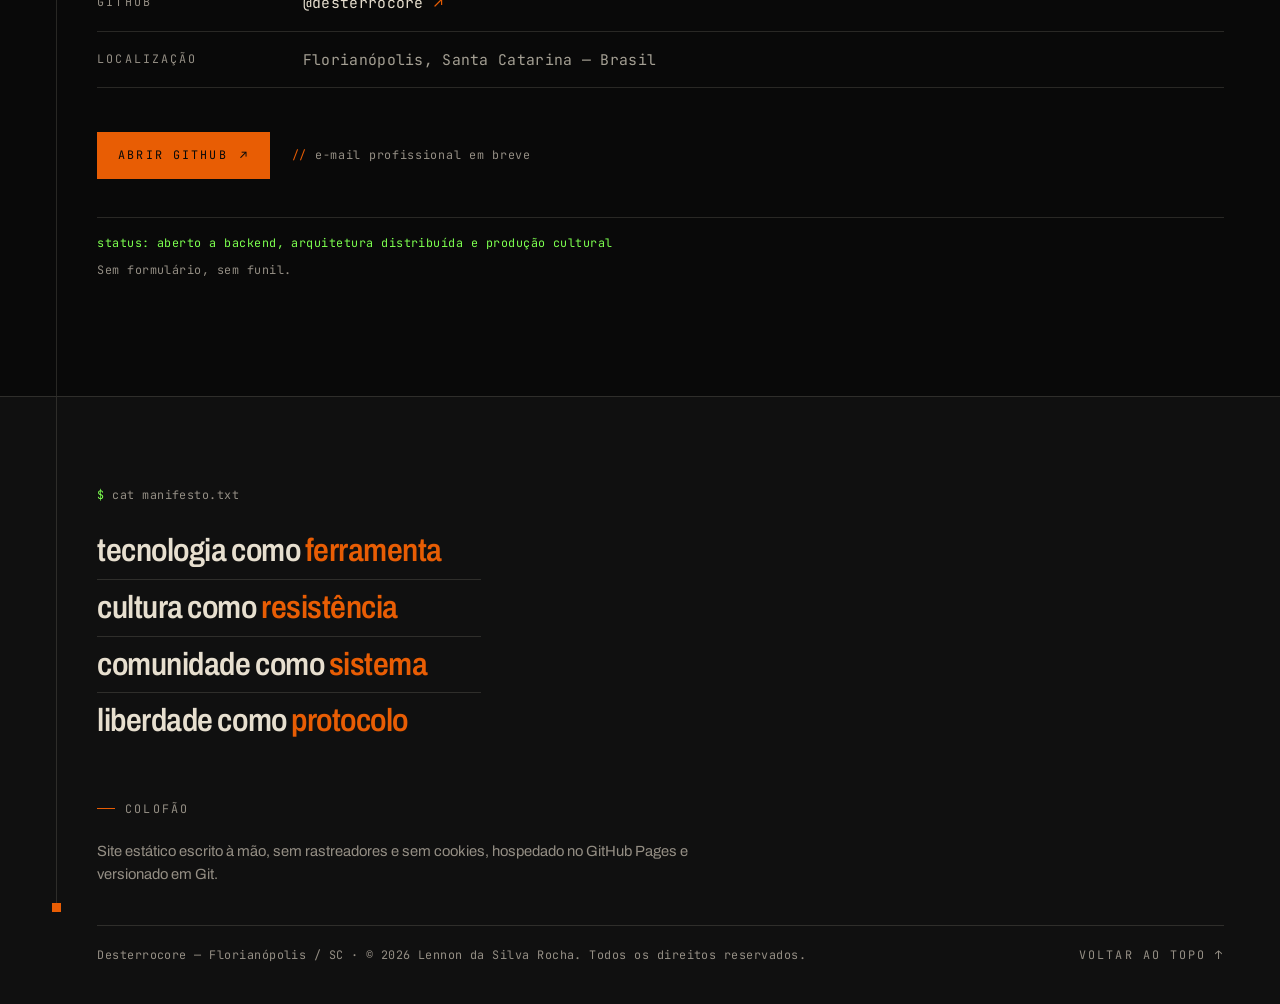
==== commit 12e591e0: "Link patriagrande.com.br and sole-dev credit in Cultura REDE block" ====
--- a/index.html
+++ b/index.html
@@ -689,7 +689,7 @@
     <div class="network" data-reveal>
       <p class="label mono" data-i18n="culture.network.label">REDE</p>
       <h3 class="network__name" data-i18n="culture.network.name">Pátria Grande Produções</h3>
-      <p class="network__body" data-i18n="culture.network.body">Rede independente de produção audiovisual em Santa Catarina, e o contexto em que boa parte dessas experiências aconteceu. Foi por ali que circulou programação de cineclube, organização técnica, festivais de cinema ambiental, exibições, oficinas, debates e formação de público em Garopaba, Florianópolis e Palhoça. Não é mais um projeto da lista: é o ambiente que sustentou vários deles, com curadoria, cinema ambiental, educação e ação cultural no território.</p>
+      <p class="network__body"><span data-i18n="culture.network.body">Rede independente de produção audiovisual em Santa Catarina, e o contexto em que boa parte dessas experiências aconteceu. Foi por ali que circulou programação de cineclube, organização técnica, festivais de cinema ambiental, exibições, oficinas, debates e formação de público em Garopaba, Florianópolis e Palhoça. Não é mais um projeto da lista: é o ambiente que sustentou vários deles, com curadoria, cinema ambiental, educação e ação cultural no território.</span><span data-i18n="culture.network.siteLead"> Também desenvolvi sozinho o site institucional em </span><a href="https://patriagrande.com.br" rel="noopener noreferrer" target="_blank">patriagrande.com.br</a><span data-i18n="culture.network.siteTail"> — conteúdo, gerador estático e publicação no mesmo modelo técnico deste portfólio.</span></p>
     </div>
   </div>
 </section>
